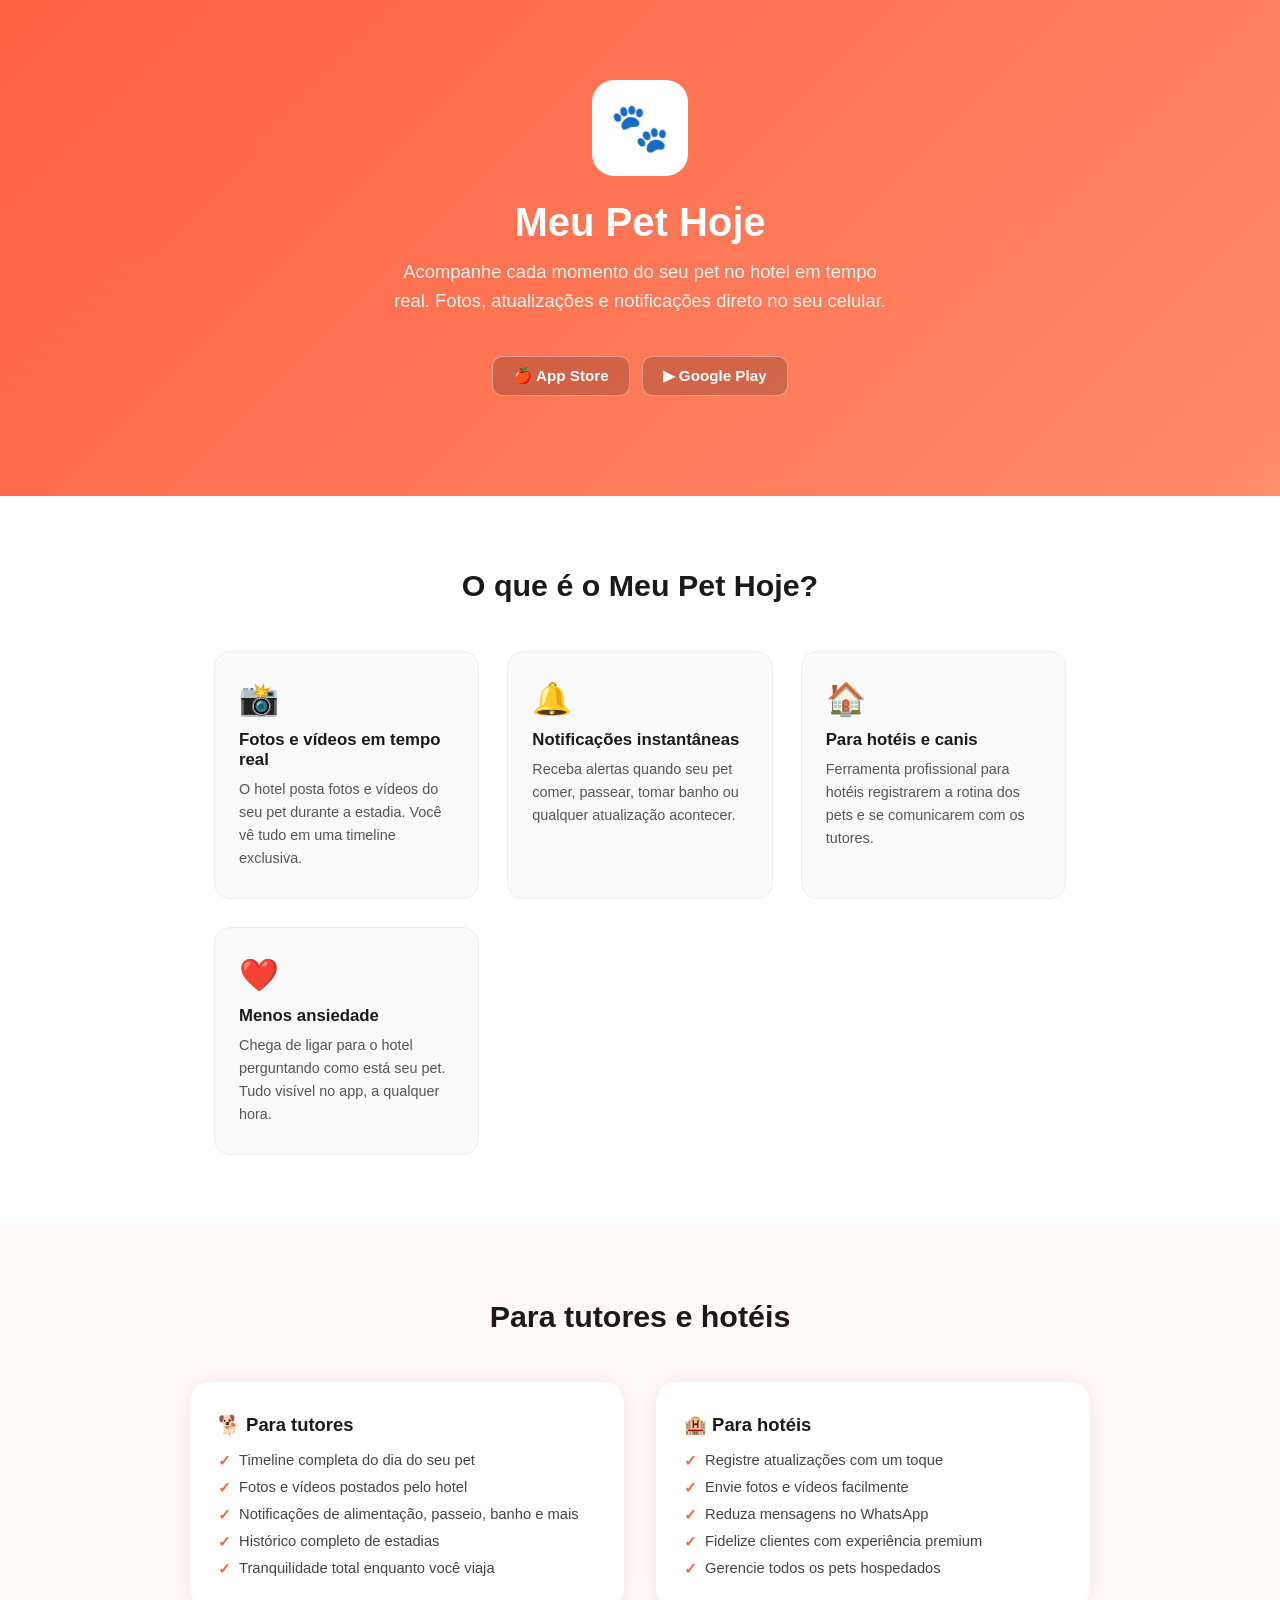
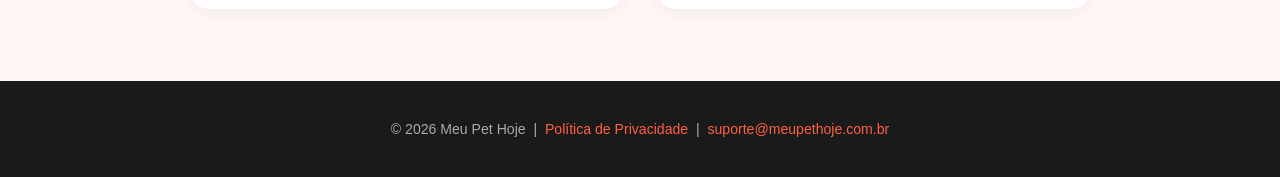
==== index.html @ b9520d40 "Initial site with landing page and privacy policy" ====
<!DOCTYPE html>
<html lang="pt-BR">
<head>
  <meta charset="UTF-8" />
  <meta name="viewport" content="width=device-width, initial-scale=1.0" />
  <title>Meu Pet Hoje — A timeline do seu pet no hotel</title>
  <meta name="description" content="Acompanhe cada momento do seu pet no hotel em tempo real. Fotos, atualizações e notificações direto no seu celular." />
  <style>
    * { margin: 0; padding: 0; box-sizing: border-box; }
    body { font-family: -apple-system, BlinkMacSystemFont, 'Segoe UI', sans-serif; background: #fff; color: #1a1a1a; }

    /* HERO */
    .hero {
      background: linear-gradient(135deg, #FF6040 0%, #FF8C6A 100%);
      color: white;
      padding: 80px 24px 100px;
      text-align: center;
    }
    .logo {
      width: 96px; height: 96px; border-radius: 22px;
      background: white;
      display: flex; align-items: center; justify-content: center;
      margin: 0 auto 24px;
      font-size: 48px;
    }
    .hero h1 { font-size: 2.5rem; font-weight: 800; margin-bottom: 12px; }
    .hero p  { font-size: 1.15rem; opacity: 0.92; max-width: 500px; margin: 0 auto 40px; line-height: 1.6; }
    .badges { display: flex; gap: 12px; justify-content: center; flex-wrap: wrap; }
    .badge {
      display: inline-flex; align-items: center; gap: 8px;
      background: rgba(0,0,0,0.18); border: 1.5px solid rgba(255,255,255,0.4);
      color: white; padding: 10px 20px; border-radius: 10px;
      font-size: 0.95rem; font-weight: 600; text-decoration: none;
      transition: background 0.2s;
    }
    .badge:hover { background: rgba(0,0,0,0.28); }

    /* FEATURES */
    .features { padding: 72px 24px; max-width: 900px; margin: 0 auto; }
    .features h2 { text-align: center; font-size: 1.9rem; font-weight: 800; margin-bottom: 48px; color: #1a1a1a; }
    .grid { display: grid; grid-template-columns: repeat(auto-fit, minmax(240px, 1fr)); gap: 28px; }
    .card {
      background: #f9f9f9; border-radius: 16px; padding: 28px 24px;
      border: 1px solid #eee;
    }
    .card .icon { font-size: 2rem; margin-bottom: 12px; }
    .card h3 { font-size: 1.05rem; font-weight: 700; margin-bottom: 8px; color: #1a1a1a; }
    .card p  { font-size: 0.9rem; color: #555; line-height: 1.6; }

    /* ROLES */
    .roles { background: #fff8f6; padding: 72px 24px; }
    .roles-inner { max-width: 900px; margin: 0 auto; }
    .roles h2 { text-align: center; font-size: 1.9rem; font-weight: 800; margin-bottom: 48px; }
    .roles-grid { display: grid; grid-template-columns: 1fr 1fr; gap: 32px; }
    @media (max-width: 600px) { .roles-grid { grid-template-columns: 1fr; } }
    .role-card {
      background: white; border-radius: 20px; padding: 32px 28px;
      box-shadow: 0 2px 20px rgba(0,0,0,0.07);
    }
    .role-card .role-title { font-size: 1.15rem; font-weight: 800; margin-bottom: 16px; display: flex; align-items: center; gap: 8px; }
    .role-card ul { list-style: none; display: flex; flex-direction: column; gap: 10px; }
    .role-card li { font-size: 0.92rem; color: #444; display: flex; gap: 8px; align-items: flex-start; }
    .role-card li::before { content: '✓'; color: #FF6040; font-weight: 700; flex-shrink: 0; }

    /* FOOTER */
    footer {
      background: #1a1a1a; color: #aaa; text-align: center;
      padding: 40px 24px; font-size: 0.88rem;
    }
    footer a { color: #FF6040; text-decoration: none; }
    footer a:hover { text-decoration: underline; }
  </style>
</head>
<body>

  <!-- HERO -->
  <section class="hero">
    <div class="logo">🐾</div>
    <h1>Meu Pet Hoje</h1>
    <p>Acompanhe cada momento do seu pet no hotel em tempo real. Fotos, atualizações e notificações direto no seu celular.</p>
    <div class="badges">
      <a href="https://apps.apple.com/br/app/meu-pet-hoje/id6774032771" class="badge">
        🍎 App Store
      </a>
      <a href="https://play.google.com/store/apps/details?id=com.meupethoje.app" class="badge">
        ▶ Google Play
      </a>
    </div>
  </section>

  <!-- FEATURES -->
  <section class="features">
    <h2>O que é o Meu Pet Hoje?</h2>
    <div class="grid">
      <div class="card">
        <div class="icon">📸</div>
        <h3>Fotos e vídeos em tempo real</h3>
        <p>O hotel posta fotos e vídeos do seu pet durante a estadia. Você vê tudo em uma timeline exclusiva.</p>
      </div>
      <div class="card">
        <div class="icon">🔔</div>
        <h3>Notificações instantâneas</h3>
        <p>Receba alertas quando seu pet comer, passear, tomar banho ou qualquer atualização acontecer.</p>
      </div>
      <div class="card">
        <div class="icon">🏠</div>
        <h3>Para hotéis e canis</h3>
        <p>Ferramenta profissional para hotéis registrarem a rotina dos pets e se comunicarem com os tutores.</p>
      </div>
      <div class="card">
        <div class="icon">❤️</div>
        <h3>Menos ansiedade</h3>
        <p>Chega de ligar para o hotel perguntando como está seu pet. Tudo visível no app, a qualquer hora.</p>
      </div>
    </div>
  </section>

  <!-- ROLES -->
  <section class="roles">
    <div class="roles-inner">
      <h2>Para tutores e hotéis</h2>
      <div class="roles-grid">
        <div class="role-card">
          <div class="role-title">🐕 Para tutores</div>
          <ul>
            <li>Timeline completa do dia do seu pet</li>
            <li>Fotos e vídeos postados pelo hotel</li>
            <li>Notificações de alimentação, passeio, banho e mais</li>
            <li>Histórico completo de estadias</li>
            <li>Tranquilidade total enquanto você viaja</li>
          </ul>
        </div>
        <div class="role-card">
          <div class="role-title">🏨 Para hotéis</div>
          <ul>
            <li>Registre atualizações com um toque</li>
            <li>Envie fotos e vídeos facilmente</li>
            <li>Reduza mensagens no WhatsApp</li>
            <li>Fidelize clientes com experiência premium</li>
            <li>Gerencie todos os pets hospedados</li>
          </ul>
        </div>
      </div>
    </div>
  </section>

  <!-- FOOTER -->
  <footer>
    <p>
      &copy; 2026 Meu Pet Hoje &nbsp;|&nbsp;
      <a href="/privacy-policy.html">Política de Privacidade</a> &nbsp;|&nbsp;
      <a href="mailto:suporte@meupethoje.com.br">suporte@meupethoje.com.br</a>
    </p>
  </footer>

</body>
</html>
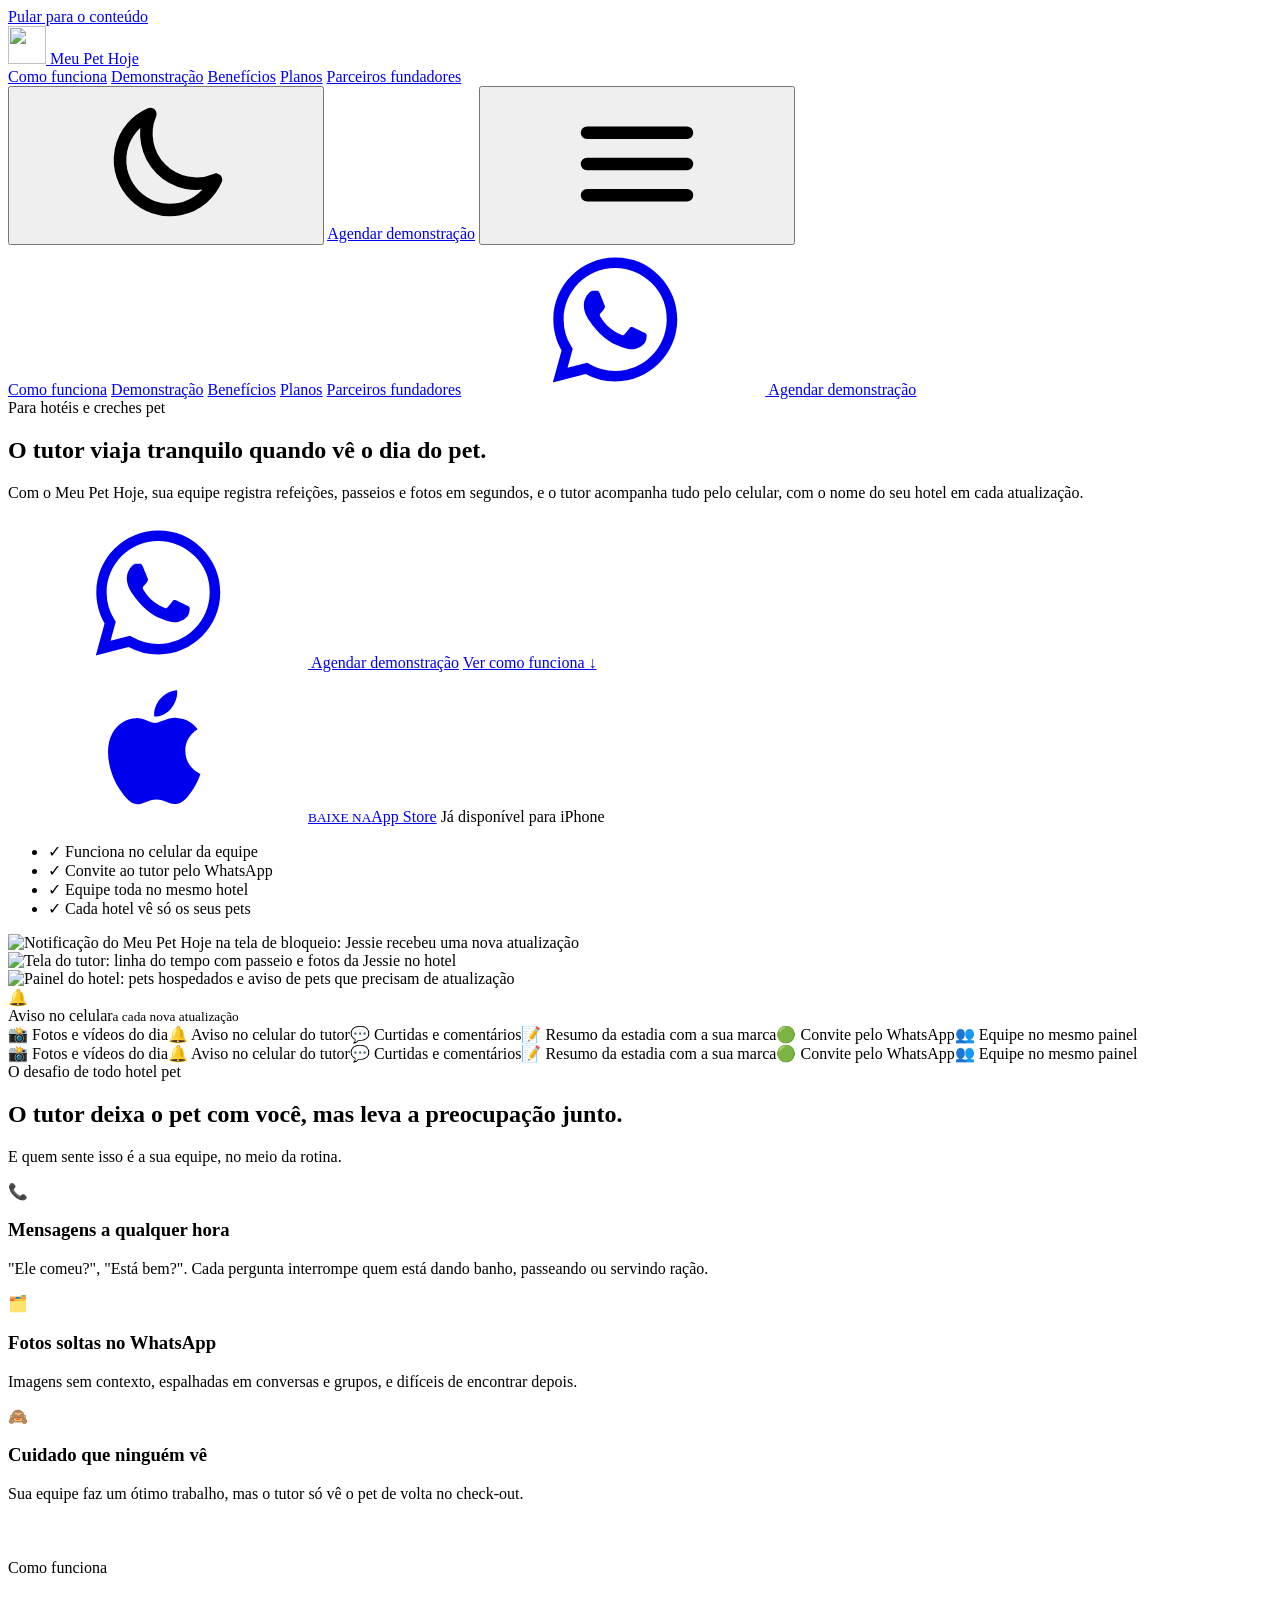
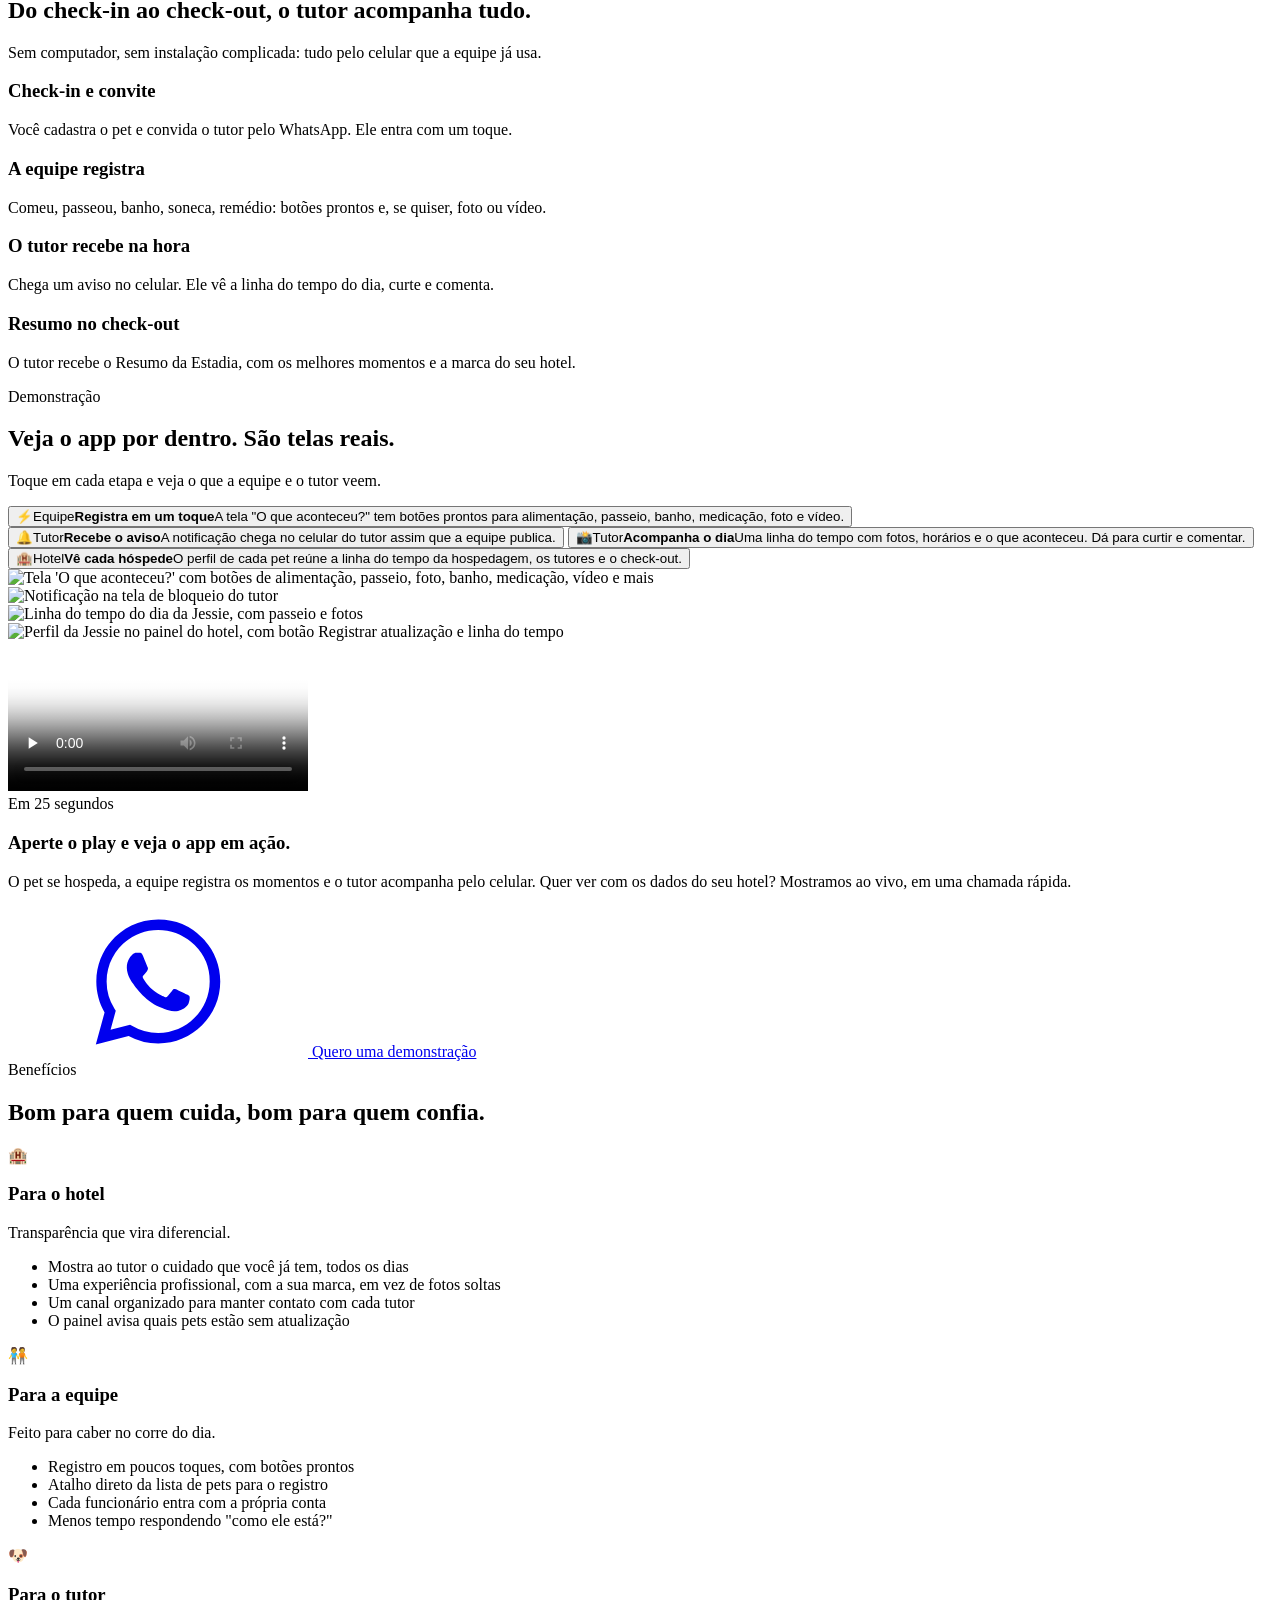
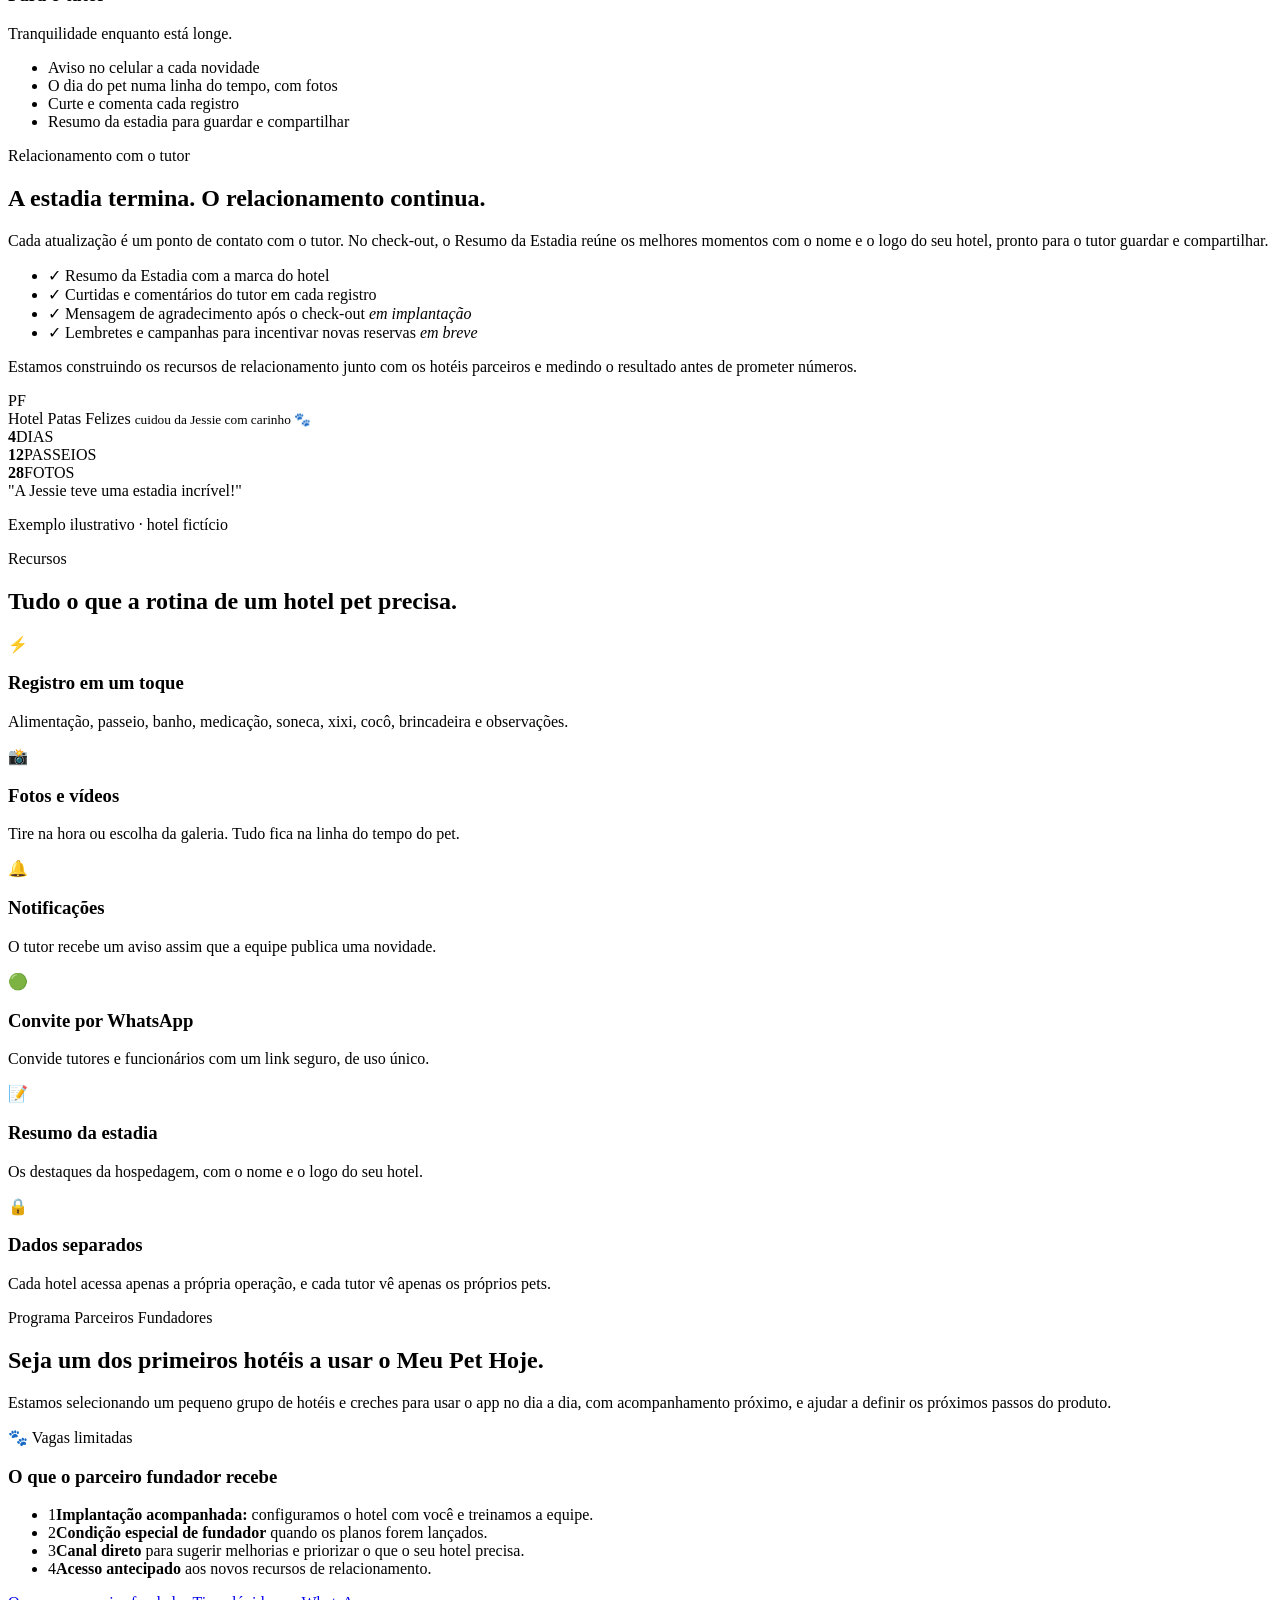
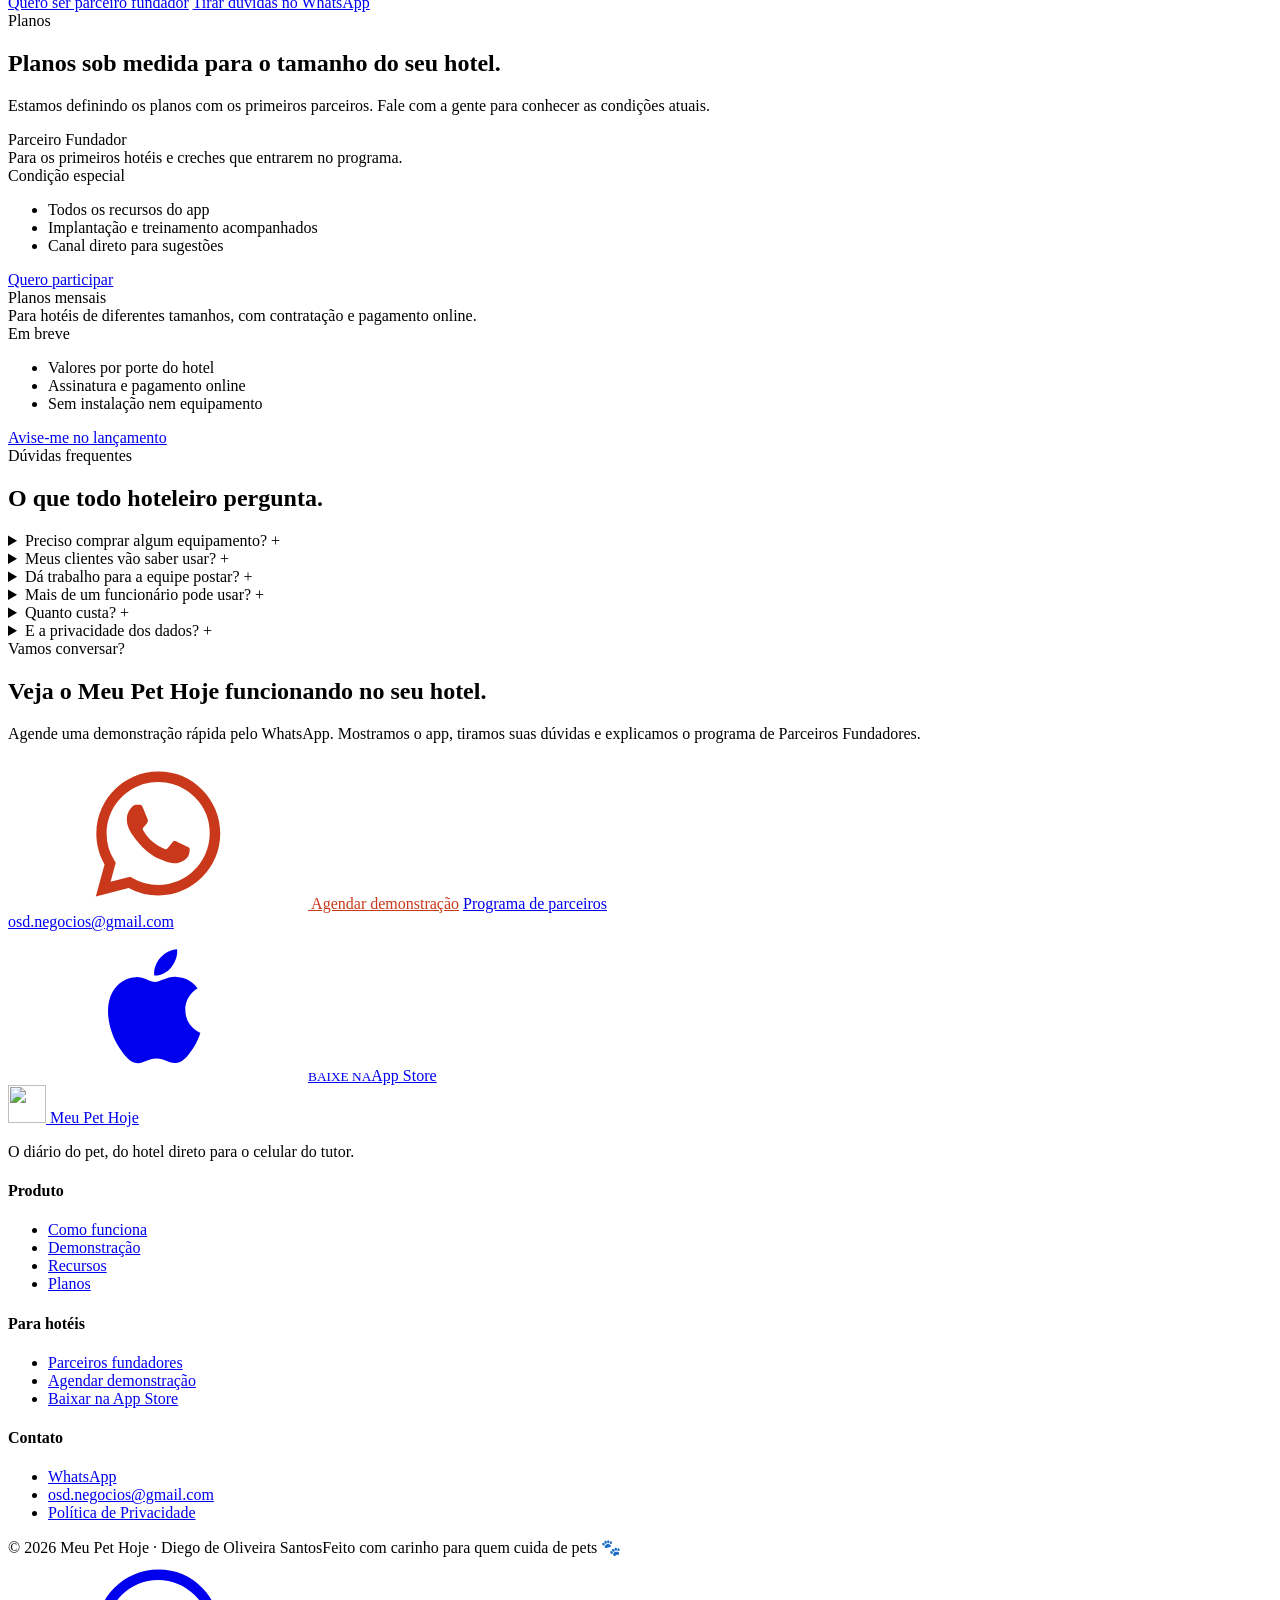
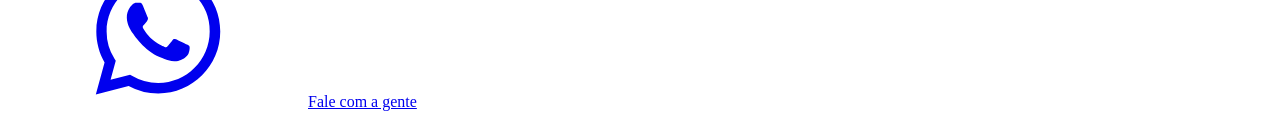
==== commit 7c2d2f33: "Novo site: páginas principais" ====
--- a/index.html
+++ b/index.html
@@ -1,157 +1,401 @@
-<!DOCTYPE html>
+<!doctype html>
 <html lang="pt-BR">
 <head>
-  <meta charset="UTF-8" />
-  <meta name="viewport" content="width=device-width, initial-scale=1.0" />
-  <title>Meu Pet Hoje — A timeline do seu pet no hotel</title>
-  <meta name="description" content="Acompanhe cada momento do seu pet no hotel em tempo real. Fotos, atualizações e notificações direto no seu celular." />
-  <style>
-    * { margin: 0; padding: 0; box-sizing: border-box; }
-    body { font-family: -apple-system, BlinkMacSystemFont, 'Segoe UI', sans-serif; background: #fff; color: #1a1a1a; }
-
-    /* HERO */
-    .hero {
-      background: linear-gradient(135deg, #FF6040 0%, #FF8C6A 100%);
-      color: white;
-      padding: 80px 24px 100px;
-      text-align: center;
-    }
-    .logo {
-      width: 96px; height: 96px; border-radius: 22px;
-      background: white;
-      display: flex; align-items: center; justify-content: center;
-      margin: 0 auto 24px;
-      font-size: 48px;
-    }
-    .hero h1 { font-size: 2.5rem; font-weight: 800; margin-bottom: 12px; }
-    .hero p  { font-size: 1.15rem; opacity: 0.92; max-width: 500px; margin: 0 auto 40px; line-height: 1.6; }
-    .badges { display: flex; gap: 12px; justify-content: center; flex-wrap: wrap; }
-    .badge {
-      display: inline-flex; align-items: center; gap: 8px;
-      background: rgba(0,0,0,0.18); border: 1.5px solid rgba(255,255,255,0.4);
-      color: white; padding: 10px 20px; border-radius: 10px;
-      font-size: 0.95rem; font-weight: 600; text-decoration: none;
-      transition: background 0.2s;
-    }
-    .badge:hover { background: rgba(0,0,0,0.28); }
-
-    /* FEATURES */
-    .features { padding: 72px 24px; max-width: 900px; margin: 0 auto; }
-    .features h2 { text-align: center; font-size: 1.9rem; font-weight: 800; margin-bottom: 48px; color: #1a1a1a; }
-    .grid { display: grid; grid-template-columns: repeat(auto-fit, minmax(240px, 1fr)); gap: 28px; }
-    .card {
-      background: #f9f9f9; border-radius: 16px; padding: 28px 24px;
-      border: 1px solid #eee;
-    }
-    .card .icon { font-size: 2rem; margin-bottom: 12px; }
-    .card h3 { font-size: 1.05rem; font-weight: 700; margin-bottom: 8px; color: #1a1a1a; }
-    .card p  { font-size: 0.9rem; color: #555; line-height: 1.6; }
-
-    /* ROLES */
-    .roles { background: #fff8f6; padding: 72px 24px; }
-    .roles-inner { max-width: 900px; margin: 0 auto; }
-    .roles h2 { text-align: center; font-size: 1.9rem; font-weight: 800; margin-bottom: 48px; }
-    .roles-grid { display: grid; grid-template-columns: 1fr 1fr; gap: 32px; }
-    @media (max-width: 600px) { .roles-grid { grid-template-columns: 1fr; } }
-    .role-card {
-      background: white; border-radius: 20px; padding: 32px 28px;
-      box-shadow: 0 2px 20px rgba(0,0,0,0.07);
-    }
-    .role-card .role-title { font-size: 1.15rem; font-weight: 800; margin-bottom: 16px; display: flex; align-items: center; gap: 8px; }
-    .role-card ul { list-style: none; display: flex; flex-direction: column; gap: 10px; }
-    .role-card li { font-size: 0.92rem; color: #444; display: flex; gap: 8px; align-items: flex-start; }
-    .role-card li::before { content: '✓'; color: #FF6040; font-weight: 700; flex-shrink: 0; }
-
-    /* FOOTER */
-    footer {
-      background: #1a1a1a; color: #aaa; text-align: center;
-      padding: 40px 24px; font-size: 0.88rem;
-    }
-    footer a { color: #FF6040; text-decoration: none; }
-    footer a:hover { text-decoration: underline; }
-  </style>
+<meta charset="utf-8" />
+<meta name="viewport" content="width=device-width, initial-scale=1" />
+<title>Meu Pet Hoje — o dia do pet, do hotel para o celular do tutor</title>
+<meta name="description" content="App para hotéis e creches pet: sua equipe registra refeições, passeios e fotos em segundos e o tutor acompanha o dia do pet pelo celular. Agende uma demonstração." />
+<link rel="canonical" href="https://meupethoje.com.br/" />
+<meta name="robots" content="index, follow" />
+<meta name="theme-color" content="#FF6040" />
+<meta property="og:type" content="website" />
+<meta property="og:locale" content="pt_BR" />
+<meta property="og:site_name" content="Meu Pet Hoje" />
+<meta property="og:title" content="Meu Pet Hoje — app para hotéis e creches pet" />
+<meta property="og:description" content="App para hotéis e creches pet: sua equipe registra refeições, passeios e fotos em segundos e o tutor acompanha o dia do pet pelo celular. Agende uma demonstração." />
+<meta property="og:url" content="https://meupethoje.com.br/" />
+<meta property="og:image" content="https://meupethoje.com.br/assets/img/og-image.jpg" />
+<meta property="og:image:width" content="1200" />
+<meta property="og:image:height" content="630" />
+<meta name="twitter:card" content="summary_large_image" />
+<link rel="icon" href="/favicon.ico" sizes="any" />
+<link rel="icon" type="image/png" sizes="32x32" href="/assets/img/favicon-32.png" />
+<link rel="apple-touch-icon" href="/assets/img/apple-touch-icon.png" />
+<link rel="manifest" href="/site.webmanifest" />
+<link rel="preload" href="/assets/fonts/bricolage-grotesque-latin-800-normal.woff2" as="font" type="font/woff2" crossorigin />
+<link rel="preload" href="/assets/fonts/nunito-latin-400-normal.woff2" as="font" type="font/woff2" crossorigin />
+<link rel="stylesheet" href="/assets/css/site.css?v=2" />
+<link rel="stylesheet" href="/assets/css/home.css?v=3" />
 </head>
 <body>
+<svg width="0" height="0" style="position:absolute" aria-hidden="true">
+  <symbol id="i-wa" viewBox="0 0 24 24"><path fill="currentColor" d="M12.04 2C6.58 2 2.13 6.45 2.13 11.91c0 1.75.46 3.45 1.32 4.95L2.05 22l5.25-1.38a9.9 9.9 0 0 0 4.74 1.21h.01c5.46 0 9.91-4.45 9.91-9.91 0-2.65-1.03-5.14-2.9-7.01A9.82 9.82 0 0 0 12.04 2Zm0 18.15h-.01a8.23 8.23 0 0 1-4.2-1.15l-.3-.18-3.12.82.83-3.04-.2-.31a8.2 8.2 0 0 1-1.26-4.38c0-4.54 3.7-8.24 8.25-8.24 2.2 0 4.27.86 5.83 2.42a8.18 8.18 0 0 1 2.41 5.83c0 4.54-3.7 8.23-8.23 8.23Zm4.52-6.16c-.25-.12-1.47-.72-1.69-.81-.23-.08-.39-.12-.56.13-.16.25-.64.81-.78.97-.14.17-.29.19-.54.06-.25-.12-1.05-.39-1.99-1.23-.74-.66-1.23-1.47-1.38-1.72-.14-.25-.02-.38.11-.51.11-.11.25-.29.37-.43.13-.15.17-.25.25-.42.08-.17.04-.31-.02-.43-.06-.13-.56-1.34-.76-1.84-.2-.48-.41-.42-.56-.43h-.48c-.17 0-.43.06-.66.31-.22.25-.86.85-.86 2.07 0 1.22.89 2.4 1.01 2.56.12.17 1.75 2.67 4.23 3.74.59.26 1.05.41 1.41.52.59.19 1.13.16 1.56.1.48-.07 1.47-.6 1.67-1.18.21-.58.21-1.07.14-1.18-.06-.1-.22-.16-.47-.29Z"/></symbol>
+  <symbol id="i-apple" viewBox="0 0 24 24"><path fill="currentColor" d="M16.37 12.6c-.02-2.3 1.88-3.4 1.96-3.46-1.07-1.56-2.73-1.77-3.32-1.8-1.41-.14-2.76.83-3.48.83-.72 0-1.83-.81-3-.79-1.55.02-2.97.9-3.77 2.28-1.6 2.79-.41 6.92 1.16 9.18.76 1.11 1.67 2.35 2.87 2.31 1.15-.05 1.58-.75 2.97-.75 1.39 0 1.78.75 3 .72 1.24-.02 2.02-1.13 2.78-2.24.87-1.28 1.23-2.52 1.25-2.59-.03-.01-2.4-.92-2.42-3.69ZM14.1 5.82c.64-.77 1.07-1.85.95-2.92-.92.04-2.03.61-2.69 1.38-.59.68-1.1 1.77-.96 2.82 1.02.08 2.06-.52 2.7-1.28Z"/></symbol>
+  <symbol id="i-menu" viewBox="0 0 24 24"><path fill="none" stroke="currentColor" stroke-width="2" stroke-linecap="round" d="M4 7h16M4 12h16M4 17h16"/></symbol>
+  <symbol id="i-moon" viewBox="0 0 24 24"><path fill="none" stroke="currentColor" stroke-width="2" stroke-linejoin="round" d="M20 14.5A8 8 0 0 1 9.5 4a8 8 0 1 0 10.5 10.5Z"/></symbol>
+  <symbol id="i-mail" viewBox="0 0 24 24"><path fill="none" stroke="currentColor" stroke-width="2" stroke-linejoin="round" d="M3 6h18v12H3zM3 7l9 6 9-6"/></symbol>
+</svg>
+<a class="skip" href="#conteudo">Pular para o conteúdo</a>
+<header class="nav" id="nav">
+  <div class="wrap nav-inner">
+    <a class="brand" href="/" aria-label="Meu Pet Hoje — página inicial"><img src="/assets/img/logo-96.png" width="38" height="38" alt="" /> Meu Pet Hoje</a>
+    <nav class="nav-links" aria-label="Principal">
+      <a href="/#como">Como funciona</a>
+      <a href="/#demonstracao">Demonstração</a>
+      <a href="/#beneficios">Benefícios</a>
+      <a href="/#planos">Planos</a>
+      <a href="/parceiros.html">Parceiros fundadores</a>
+    </nav>
+    <div class="nav-right">
+      <button class="icon-btn" id="themeBtn" type="button" aria-label="Alternar tema"><svg><use href="#i-moon"/></svg></button>
+      <a class="btn btn-primary btn-sm" data-wa="demo" href="https://wa.me/13129897348">Agendar demonstração</a>
+      <button class="icon-btn menu-btn" id="menuBtn" type="button" aria-label="Abrir menu" aria-expanded="false" aria-controls="drawer"><svg><use href="#i-menu"/></svg></button>
+    </div>
+  </div>
+</header>
+<nav class="drawer" id="drawer" aria-label="Menu">
+  <a class="dl" href="/#como">Como funciona</a>
+  <a class="dl" href="/#demonstracao">Demonstração</a>
+  <a class="dl" href="/#beneficios">Benefícios</a>
+  <a class="dl" href="/#planos">Planos</a>
+  <a class="dl" href="/parceiros.html">Parceiros fundadores</a>
+  <a class="btn btn-wa" data-wa="demo" href="https://wa.me/13129897348"><svg><use href="#i-wa"/></svg> Agendar demonstração</a>
+</nav>
+<main id="conteudo">
 
   <!-- HERO -->
   <section class="hero">
-    <div class="logo">🐾</div>
-    <h1>Meu Pet Hoje</h1>
-    <p>Acompanhe cada momento do seu pet no hotel em tempo real. Fotos, atualizações e notificações direto no seu celular.</p>
-    <div class="badges">
-      <a href="https://apps.apple.com/br/app/meu-pet-hoje/id6774032771" class="badge">
-        🍎 App Store
-      </a>
-      <a href="https://play.google.com/store/apps/details?id=com.meupethoje.app" class="badge">
-        ▶ Google Play
-      </a>
-    </div>
-  </section>
-
-  <!-- FEATURES -->
-  <section class="features">
-    <h2>O que é o Meu Pet Hoje?</h2>
-    <div class="grid">
-      <div class="card">
-        <div class="icon">📸</div>
-        <h3>Fotos e vídeos em tempo real</h3>
-        <p>O hotel posta fotos e vídeos do seu pet durante a estadia. Você vê tudo em uma timeline exclusiva.</p>
-      </div>
-      <div class="card">
-        <div class="icon">🔔</div>
-        <h3>Notificações instantâneas</h3>
-        <p>Receba alertas quando seu pet comer, passear, tomar banho ou qualquer atualização acontecer.</p>
-      </div>
-      <div class="card">
-        <div class="icon">🏠</div>
-        <h3>Para hotéis e canis</h3>
-        <p>Ferramenta profissional para hotéis registrarem a rotina dos pets e se comunicarem com os tutores.</p>
-      </div>
-      <div class="card">
-        <div class="icon">❤️</div>
-        <h3>Menos ansiedade</h3>
-        <p>Chega de ligar para o hotel perguntando como está seu pet. Tudo visível no app, a qualquer hora.</p>
-      </div>
-    </div>
-  </section>
-
-  <!-- ROLES -->
-  <section class="roles">
-    <div class="roles-inner">
-      <h2>Para tutores e hotéis</h2>
-      <div class="roles-grid">
-        <div class="role-card">
-          <div class="role-title">🐕 Para tutores</div>
+    <div class="wrap hero-grid">
+      <div>
+        <span class="eyebrow">Para hotéis e creches pet</span>
+        <h1>O tutor viaja tranquilo quando <span class="hl">vê o dia</span> do pet.</h1>
+        <p class="sub">Com o Meu Pet Hoje, sua equipe registra refeições, passeios e fotos em segundos, e o tutor acompanha tudo pelo celular, com o nome do seu hotel em cada atualização.</p>
+        <div class="hero-cta">
+          <a class="btn btn-wa" data-wa="demo" href="https://wa.me/13129897348"><svg><use href="#i-wa"/></svg> Agendar demonstração</a>
+          <a class="btn btn-ghost" href="#como">Ver como funciona ↓</a>
+        </div>
+        <div class="hero-store">
+          <a class="store-pill" data-appstore href="https://apps.apple.com/br/app/meu-pet-hoje/id6774032771"><svg><use href="#i-apple"/></svg><span><small>BAIXE NA</small>App Store</span></a>
+          <span>Já disponível para iPhone</span>
+        </div>
+        <ul class="ticks">
+          <li><span class="tk">✓</span> Funciona no celular da equipe</li>
+          <li><span class="tk">✓</span> Convite ao tutor pelo WhatsApp</li>
+          <li><span class="tk">✓</span> Equipe toda no mesmo hotel</li>
+          <li><span class="tk">✓</span> Cada hotel vê só os seus pets</li>
+        </ul>
+      </div>
+
+      <div class="stage" aria-label="Telas reais do aplicativo">
+        <figure class="lock" style="margin:0"><img src="/assets/img/notificacao.jpg" width="820" height="1230" alt="Notificação do Meu Pet Hoje na tela de bloqueio: Jessie recebeu uma nova atualização" fetchpriority="high" /></figure>
+        <div class="device front"><img src="/assets/img/tela-feed.jpg" width="640" height="1391" alt="Tela do tutor: linha do tempo com passeio e fotos da Jessie no hotel" fetchpriority="high" /></div>
+        <figure class="card-alert" style="margin:0"><img src="/assets/img/painel-alerta.jpg" width="640" height="370" alt="Painel do hotel: pets hospedados e aviso de pets que precisam de atualização" loading="lazy" /></figure>
+        <div class="tag"><span class="dot">🔔</span><div>Aviso no celular<small>a cada nova atualização</small></div></div>
+      </div>
+    </div>
+
+    <div class="band" aria-hidden="true">
+      <div class="band-track">
+        <div class="band-in"><span>📸 Fotos e vídeos do dia</span><span>🔔 Aviso no celular do tutor</span><span>💬 Curtidas e comentários</span><span>📝 Resumo da estadia com a sua marca</span><span>🟢 Convite pelo WhatsApp</span><span>👥 Equipe no mesmo painel</span></div>
+        <div class="band-in"><span>📸 Fotos e vídeos do dia</span><span>🔔 Aviso no celular do tutor</span><span>💬 Curtidas e comentários</span><span>📝 Resumo da estadia com a sua marca</span><span>🟢 Convite pelo WhatsApp</span><span>👥 Equipe no mesmo painel</span></div>
+      </div>
+    </div>
+  </section>
+
+  <!-- PROBLEMA -->
+  <section class="blk" style="padding-bottom:40px">
+    <div class="wrap">
+      <div class="sec-head center reveal">
+        <span class="eyebrow">O desafio de todo hotel pet</span>
+        <h2>O tutor deixa o pet com você, mas leva a preocupação junto.</h2>
+        <p>E quem sente isso é a sua equipe, no meio da rotina.</p>
+      </div>
+      <div class="pains">
+        <div class="pain reveal"><div class="e">📞</div><h3>Mensagens a qualquer hora</h3><p>"Ele comeu?", "Está bem?". Cada pergunta interrompe quem está dando banho, passeando ou servindo ração.</p></div>
+        <div class="pain reveal"><div class="e">🗂️</div><h3>Fotos soltas no WhatsApp</h3><p>Imagens sem contexto, espalhadas em conversas e grupos, e difíceis de encontrar depois.</p></div>
+        <div class="pain reveal"><div class="e">🙈</div><h3>Cuidado que ninguém vê</h3><p>Sua equipe faz um ótimo trabalho, mas o tutor só vê o pet de volta no check-out.</p></div>
+      </div>
+    </div>
+  </section>
+
+  <!-- COMO FUNCIONA -->
+  <section class="blk" id="como">
+    <div class="wrap">
+      <div class="sec-head center reveal">
+        <span class="eyebrow">Como funciona</span>
+        <h2>Do check-in ao check-out, o tutor acompanha tudo.</h2>
+        <p>Sem computador, sem instalação complicada: tudo pelo celular que a equipe já usa.</p>
+      </div>
+      <div class="steps">
+        <div class="step reveal"><div class="num"></div><h3>Check-in e convite</h3><p>Você cadastra o pet e convida o tutor pelo WhatsApp. Ele entra com um toque.</p></div>
+        <div class="step reveal"><div class="num"></div><h3>A equipe registra</h3><p>Comeu, passeou, banho, soneca, remédio: botões prontos e, se quiser, foto ou vídeo.</p></div>
+        <div class="step reveal"><div class="num"></div><h3>O tutor recebe na hora</h3><p>Chega um aviso no celular. Ele vê a linha do tempo do dia, curte e comenta.</p></div>
+        <div class="step reveal"><div class="num"></div><h3>Resumo no check-out</h3><p>O tutor recebe o Resumo da Estadia, com os melhores momentos e a marca do seu hotel.</p></div>
+      </div>
+    </div>
+  </section>
+
+  <!-- DEMONSTRAÇÃO -->
+  <section class="blk alt" id="demonstracao">
+    <div class="wrap">
+      <div class="sec-head center reveal">
+        <span class="eyebrow">Demonstração</span>
+        <h2>Veja o app por dentro. São telas reais.</h2>
+        <p>Toque em cada etapa e veja o que a equipe e o tutor veem.</p>
+      </div>
+      <div class="demo" id="demo">
+        <div class="demo-tabs" role="tablist" aria-label="Etapas da demonstração" aria-orientation="vertical">
+          <button class="demo-tab" role="tab" id="t1" aria-controls="p1" aria-selected="true"><span class="n">⚡</span><span><span class="who">Equipe</span><b>Registra em um toque</b><span class="d">A tela "O que aconteceu?" tem botões prontos para alimentação, passeio, banho, medicação, foto e vídeo.</span></span></button>
+          <button class="demo-tab" role="tab" id="t2" aria-controls="p2" aria-selected="false"><span class="n">🔔</span><span><span class="who">Tutor</span><b>Recebe o aviso</b><span class="d">A notificação chega no celular do tutor assim que a equipe publica.</span></span></button>
+          <button class="demo-tab" role="tab" id="t3" aria-controls="p3" aria-selected="false"><span class="n">📸</span><span><span class="who">Tutor</span><b>Acompanha o dia</b><span class="d">Uma linha do tempo com fotos, horários e o que aconteceu. Dá para curtir e comentar.</span></span></button>
+          <button class="demo-tab" role="tab" id="t4" aria-controls="p4" aria-selected="false"><span class="n">🏨</span><span><span class="who">Hotel</span><b>Vê cada hóspede</b><span class="d">O perfil de cada pet reúne a linha do tempo da hospedagem, os tutores e o check-out.</span></span></button>
+        </div>
+        <div class="demo-view">
+          <div class="demo-shot device" role="tabpanel" id="p1" aria-labelledby="t1"><img src="/assets/img/tela-quick.jpg" width="640" height="1391" alt="Tela 'O que aconteceu?' com botões de alimentação, passeio, foto, banho, medicação, vídeo e mais" /></div>
+          <div class="demo-shot raw" role="tabpanel" id="p2" aria-labelledby="t2"><img src="/assets/img/notificacao.jpg" width="820" height="1230" loading="lazy" alt="Notificação na tela de bloqueio do tutor" /></div>
+          <div class="demo-shot device" role="tabpanel" id="p3" aria-labelledby="t3"><img src="/assets/img/tela-feed.jpg" width="640" height="1391" loading="lazy" alt="Linha do tempo do dia da Jessie, com passeio e fotos" /></div>
+          <div class="demo-shot device" role="tabpanel" id="p4" aria-labelledby="t4"><img src="/assets/img/tela-pet.jpg" width="640" height="1391" loading="lazy" alt="Perfil da Jessie no painel do hotel, com botão Registrar atualização e linha do tempo" /></div>
+        </div>
+      </div>
+
+      <div class="video-wrap reveal">
+        <div class="video-shell">
+          <video controls playsinline preload="none" poster="/assets/img/tela-feed.jpg" aria-label="Vídeo de 25 segundos mostrando o Meu Pet Hoje em uso">
+            <source src="/assets/video/anuncio.mp4" type="video/mp4" />
+          </video>
+        </div>
+        <div class="video-side">
+          <span class="eyebrow">Em 25 segundos</span>
+          <h3>Aperte o play e veja o app em ação.</h3>
+          <p>O pet se hospeda, a equipe registra os momentos e o tutor acompanha pelo celular. Quer ver com os dados do seu hotel? Mostramos ao vivo, em uma chamada rápida.</p>
+          <div class="hero-cta"><a class="btn btn-wa" data-wa="demo" href="https://wa.me/13129897348"><svg><use href="#i-wa"/></svg> Quero uma demonstração</a></div>
+        </div>
+      </div>
+    </div>
+  </section>
+
+  <!-- BENEFÍCIOS -->
+  <section class="blk" id="beneficios">
+    <div class="wrap">
+      <div class="sec-head center reveal">
+        <span class="eyebrow">Benefícios</span>
+        <h2>Bom para quem cuida, bom para quem confia.</h2>
+      </div>
+      <div class="aud">
+        <div class="aud-card main reveal">
+          <div class="ic">🏨</div>
+          <h3>Para o hotel</h3>
+          <p class="lead">Transparência que vira diferencial.</p>
           <ul>
-            <li>Timeline completa do dia do seu pet</li>
-            <li>Fotos e vídeos postados pelo hotel</li>
-            <li>Notificações de alimentação, passeio, banho e mais</li>
-            <li>Histórico completo de estadias</li>
-            <li>Tranquilidade total enquanto você viaja</li>
+            <li>Mostra ao tutor o cuidado que você já tem, todos os dias</li>
+            <li>Uma experiência profissional, com a sua marca, em vez de fotos soltas</li>
+            <li>Um canal organizado para manter contato com cada tutor</li>
+            <li>O painel avisa quais pets estão sem atualização</li>
           </ul>
         </div>
-        <div class="role-card">
-          <div class="role-title">🏨 Para hotéis</div>
+        <div class="aud-card reveal">
+          <div class="ic">🧑‍🤝‍🧑</div>
+          <h3>Para a equipe</h3>
+          <p class="lead">Feito para caber no corre do dia.</p>
           <ul>
-            <li>Registre atualizações com um toque</li>
-            <li>Envie fotos e vídeos facilmente</li>
-            <li>Reduza mensagens no WhatsApp</li>
-            <li>Fidelize clientes com experiência premium</li>
-            <li>Gerencie todos os pets hospedados</li>
+            <li>Registro em poucos toques, com botões prontos</li>
+            <li>Atalho direto da lista de pets para o registro</li>
+            <li>Cada funcionário entra com a própria conta</li>
+            <li>Menos tempo respondendo "como ele está?"</li>
           </ul>
         </div>
-      </div>
-    </div>
-  </section>
-
-  <!-- FOOTER -->
-  <footer>
-    <p>
-      &copy; 2026 Meu Pet Hoje &nbsp;|&nbsp;
-      <a href="/privacy-policy.html">Política de Privacidade</a> &nbsp;|&nbsp;
-      <a href="mailto:suporte@meupethoje.com.br">suporte@meupethoje.com.br</a>
-    </p>
-  </footer>
-
+        <div class="aud-card reveal">
+          <div class="ic">🐶</div>
+          <h3>Para o tutor</h3>
+          <p class="lead">Tranquilidade enquanto está longe.</p>
+          <ul>
+            <li>Aviso no celular a cada novidade</li>
+            <li>O dia do pet numa linha do tempo, com fotos</li>
+            <li>Curte e comenta cada registro</li>
+            <li>Resumo da estadia para guardar e compartilhar</li>
+          </ul>
+        </div>
+      </div>
+    </div>
+  </section>
+
+  <!-- RELACIONAMENTO -->
+  <section class="blk" style="padding-top:0">
+    <div class="wrap">
+      <div class="spot reveal">
+        <div class="spot-grid">
+          <div>
+            <span class="eyebrow">Relacionamento com o tutor</span>
+            <h2>A estadia termina. O relacionamento continua.</h2>
+            <p>Cada atualização é um ponto de contato com o tutor. No check-out, o Resumo da Estadia reúne os melhores momentos com o nome e o logo do seu hotel, pronto para o tutor guardar e compartilhar.</p>
+            <ul>
+              <li><span class="ck">✓</span> Resumo da Estadia com a marca do hotel</li>
+              <li><span class="ck">✓</span> Curtidas e comentários do tutor em cada registro</li>
+              <li><span class="ck">✓</span> <span>Mensagem de agradecimento após o check-out <em>em implantação</em></span></li>
+              <li><span class="ck">✓</span> <span>Lembretes e campanhas para incentivar novas reservas <em>em breve</em></span></li>
+            </ul>
+            <p class="note">Estamos construindo os recursos de relacionamento junto com os hotéis parceiros e medindo o resultado antes de prometer números.</p>
+          </div>
+          <div>
+            <div class="sharecard" role="img" aria-label="Exemplo ilustrativo de Resumo da Estadia com a marca de um hotel">
+              <div class="sc-top"><div class="sc-logo">PF</div><div class="sc-hotel">Hotel Patas Felizes <small>cuidou da Jessie com carinho 🐾</small></div></div>
+              <div class="sc-photo"></div>
+              <div class="sc-stats"><div class="sc-stat"><b>4</b><span>DIAS</span></div><div class="sc-stat"><b>12</b><span>PASSEIOS</span></div><div class="sc-stat"><b>28</b><span>FOTOS</span></div></div>
+              <div class="sc-cap">"A Jessie teve uma estadia incrível!"</div>
+            </div>
+            <p class="sc-label">Exemplo ilustrativo · hotel fictício</p>
+          </div>
+        </div>
+      </div>
+    </div>
+  </section>
+
+  <!-- RECURSOS -->
+  <section class="blk" id="recursos" style="padding-top:0">
+    <div class="wrap">
+      <div class="sec-head reveal">
+        <span class="eyebrow">Recursos</span>
+        <h2>Tudo o que a rotina de um hotel pet precisa.</h2>
+      </div>
+      <div class="feat-grid">
+        <div class="feat reveal"><div class="ic">⚡</div><h3>Registro em um toque</h3><p>Alimentação, passeio, banho, medicação, soneca, xixi, cocô, brincadeira e observações.</p></div>
+        <div class="feat reveal"><div class="ic">📸</div><h3>Fotos e vídeos</h3><p>Tire na hora ou escolha da galeria. Tudo fica na linha do tempo do pet.</p></div>
+        <div class="feat reveal"><div class="ic">🔔</div><h3>Notificações</h3><p>O tutor recebe um aviso assim que a equipe publica uma novidade.</p></div>
+        <div class="feat reveal"><div class="ic">🟢</div><h3>Convite por WhatsApp</h3><p>Convide tutores e funcionários com um link seguro, de uso único.</p></div>
+        <div class="feat reveal"><div class="ic">📝</div><h3>Resumo da estadia</h3><p>Os destaques da hospedagem, com o nome e o logo do seu hotel.</p></div>
+        <div class="feat reveal"><div class="ic">🔒</div><h3>Dados separados</h3><p>Cada hotel acessa apenas a própria operação, e cada tutor vê apenas os próprios pets.</p></div>
+      </div>
+    </div>
+  </section>
+
+  <!-- PARCEIROS FUNDADORES -->
+  <section class="blk" id="fundadores" style="padding-top:0">
+    <div class="wrap">
+      <div class="founders reveal">
+        <div class="l">
+          <span class="eyebrow">Programa Parceiros Fundadores</span>
+          <h2>Seja um dos primeiros hotéis a usar o Meu Pet Hoje.</h2>
+          <p>Estamos selecionando um pequeno grupo de hotéis e creches para usar o app no dia a dia, com acompanhamento próximo, e ajudar a definir os próximos passos do produto.</p>
+          <span class="slots">🐾 Vagas limitadas</span>
+        </div>
+        <div class="r">
+          <h3>O que o parceiro fundador recebe</h3>
+          <ul>
+            <li><span class="b">1</span><span><strong>Implantação acompanhada:</strong> configuramos o hotel com você e treinamos a equipe.</span></li>
+            <li><span class="b">2</span><span><strong>Condição especial de fundador</strong> quando os planos forem lançados.</span></li>
+            <li><span class="b">3</span><span><strong>Canal direto</strong> para sugerir melhorias e priorizar o que o seu hotel precisa.</span></li>
+            <li><span class="b">4</span><span><strong>Acesso antecipado</strong> aos novos recursos de relacionamento.</span></li>
+          </ul>
+          <div class="cta">
+            <a class="btn btn-primary btn-block" href="/parceiros.html">Quero ser parceiro fundador</a>
+            <a class="btn btn-ghost btn-block" data-wa="fundador" href="https://wa.me/13129897348">Tirar dúvidas no WhatsApp</a>
+          </div>
+        </div>
+      </div>
+    </div>
+  </section>
+
+  <!-- PLANOS -->
+  <section class="blk alt" id="planos">
+    <div class="wrap">
+      <div class="sec-head center reveal">
+        <span class="eyebrow">Planos</span>
+        <h2>Planos sob medida para o tamanho do seu hotel.</h2>
+        <p>Estamos definindo os planos com os primeiros parceiros. Fale com a gente para conhecer as condições atuais.</p>
+      </div>
+      <div class="plans">
+        <div class="plan hl reveal">
+          <div class="pt">Parceiro Fundador</div>
+          <div class="pd">Para os primeiros hotéis e creches que entrarem no programa.</div>
+          <div class="pp">Condição especial</div>
+          <ul><li>Todos os recursos do app</li><li>Implantação e treinamento acompanhados</li><li>Canal direto para sugestões</li></ul>
+          <a class="btn btn-primary btn-block" href="/parceiros.html">Quero participar</a>
+        </div>
+        <div class="plan reveal">
+          <div class="pt">Planos mensais</div>
+          <div class="pd">Para hotéis de diferentes tamanhos, com contratação e pagamento online.</div>
+          <div class="pp">Em breve</div>
+          <ul><li>Valores por porte do hotel</li><li>Assinatura e pagamento online</li><li>Sem instalação nem equipamento</li></ul>
+          <a class="btn btn-ghost btn-block" data-wa="Olá! Quero ser avisado quando os planos do Meu Pet Hoje forem lançados." href="https://wa.me/13129897348">Avise-me no lançamento</a>
+        </div>
+      </div>
+    </div>
+  </section>
+
+  <!-- FAQ -->
+  <section class="blk" id="faq">
+    <div class="wrap">
+      <div class="sec-head center reveal">
+        <span class="eyebrow">Dúvidas frequentes</span>
+        <h2>O que todo hoteleiro pergunta.</h2>
+      </div>
+      <div class="faq">
+        <details class="qa reveal"><summary>Preciso comprar algum equipamento? <span class="pm">+</span></summary><div class="ans">Não. O app funciona no celular que a sua equipe já usa. Não precisa de computador, câmera nem instalação no hotel.</div></details>
+        <details class="qa reveal"><summary>Meus clientes vão saber usar? <span class="pm">+</span></summary><div class="ans">Sim. O tutor recebe um convite pelo WhatsApp e entra com um toque. A tela dele mostra o dia do pet, com fotos, e permite curtir e comentar.</div></details>
+        <details class="qa reveal"><summary>Dá trabalho para a equipe postar? <span class="pm">+</span></summary><div class="ans">Não. Os botões já vêm prontos (comeu, passeou, banho) e a foto é opcional. Também há um atalho direto da lista de pets para o registro.</div></details>
+        <details class="qa reveal"><summary>Mais de um funcionário pode usar? <span class="pm">+</span></summary><div class="ans">Sim. Você convida a equipe pelo app e cada funcionário entra com a própria conta. Assim cada registro mostra quem cuidou do pet.</div></details>
+        <details class="qa reveal"><summary>Quanto custa? <span class="pm">+</span></summary><div class="ans">Os planos estão sendo definidos com os primeiros hotéis parceiros. Quem entra no programa de Parceiros Fundadores garante uma condição especial. Fale com a gente pelo WhatsApp para conhecer as condições atuais.</div></details>
+        <details class="qa reveal"><summary>E a privacidade dos dados? <span class="pm">+</span></summary><div class="ans">Cada hotel acessa apenas os próprios pets e tutores, e cada tutor vê só os próprios pets. Nunca vendemos dados, e a conta pode ser excluída a qualquer momento no app. Leia a <a href="/privacidade.html" style="color:var(--accent-deep);text-decoration:underline">Política de Privacidade</a>.</div></details>
+      </div>
+    </div>
+  </section>
+
+  <!-- CONTATO -->
+  <section class="blk" id="contato" style="padding-top:0">
+    <div class="wrap">
+      <div class="final-card reveal">
+        <span class="eyebrow">Vamos conversar?</span>
+        <h2>Veja o Meu Pet Hoje funcionando no seu hotel.</h2>
+        <p>Agende uma demonstração rápida pelo WhatsApp. Mostramos o app, tiramos suas dúvidas e explicamos o programa de Parceiros Fundadores.</p>
+        <div class="hero-cta">
+          <a class="btn btn-primary" style="background:#fff;color:#C9381B" data-wa="demo" href="https://wa.me/13129897348"><svg><use href="#i-wa"/></svg> Agendar demonstração</a>
+          <a class="btn btn-ghost" href="/parceiros.html">Programa de parceiros</a>
+        </div>
+        <div class="contacts">
+          <a data-email="Quero conhecer o Meu Pet Hoje" href="mailto:osd.negocios@gmail.com">osd.negocios@gmail.com</a>
+        </div>
+        <a class="store-pill" data-appstore href="https://apps.apple.com/br/app/meu-pet-hoje/id6774032771"><svg><use href="#i-apple"/></svg><span><small>BAIXE NA</small>App Store</span></a>
+      </div>
+    </div>
+  </section>
+</main>
+<footer class="ft">
+  <div class="wrap">
+    <div class="ft-grid">
+      <div>
+        <a class="brand" href="/"><img src="/assets/img/logo-96.png" width="38" height="38" alt="" /> Meu Pet Hoje</a>
+        <p class="ft-note">O diário do pet, do hotel direto para o celular do tutor.</p>
+      </div>
+      <div>
+        <h4>Produto</h4>
+        <ul>
+          <li><a href="/#como">Como funciona</a></li>
+          <li><a href="/#demonstracao">Demonstração</a></li>
+          <li><a href="/#recursos">Recursos</a></li>
+          <li><a href="/#planos">Planos</a></li>
+        </ul>
+      </div>
+      <div>
+        <h4>Para hotéis</h4>
+        <ul>
+          <li><a href="/parceiros.html">Parceiros fundadores</a></li>
+          <li><a data-wa="demo" href="https://wa.me/13129897348">Agendar demonstração</a></li>
+          <li><a data-appstore href="https://apps.apple.com/br/app/meu-pet-hoje/id6774032771">Baixar na App Store</a></li>
+        </ul>
+      </div>
+      <div>
+        <h4>Contato</h4>
+        <ul>
+          <li><a data-wa="Olá! Tenho uma dúvida sobre o Meu Pet Hoje." href="https://wa.me/13129897348">WhatsApp</a></li>
+          <li><a data-email="Contato — Meu Pet Hoje" href="mailto:osd.negocios@gmail.com">osd.negocios@gmail.com</a></li>
+          <li><a href="/privacidade.html">Política de Privacidade</a></li>
+        </ul>
+      </div>
+    </div>
+    <div class="ft-made"><span>© <span id="year">2026</span> Meu Pet Hoje · Diego de Oliveira Santos</span><span>Feito com carinho para quem cuida de pets 🐾</span></div>
+  </div>
+</footer>
+<a class="wa-fab" data-wa="demo" href="https://wa.me/13129897348" aria-label="Falar no WhatsApp"><svg><use href="#i-wa"/></svg><span class="t">Fale com a gente</span></a>
+<script src="/assets/js/site.js?v=2"></script>
 </body>
 </html>
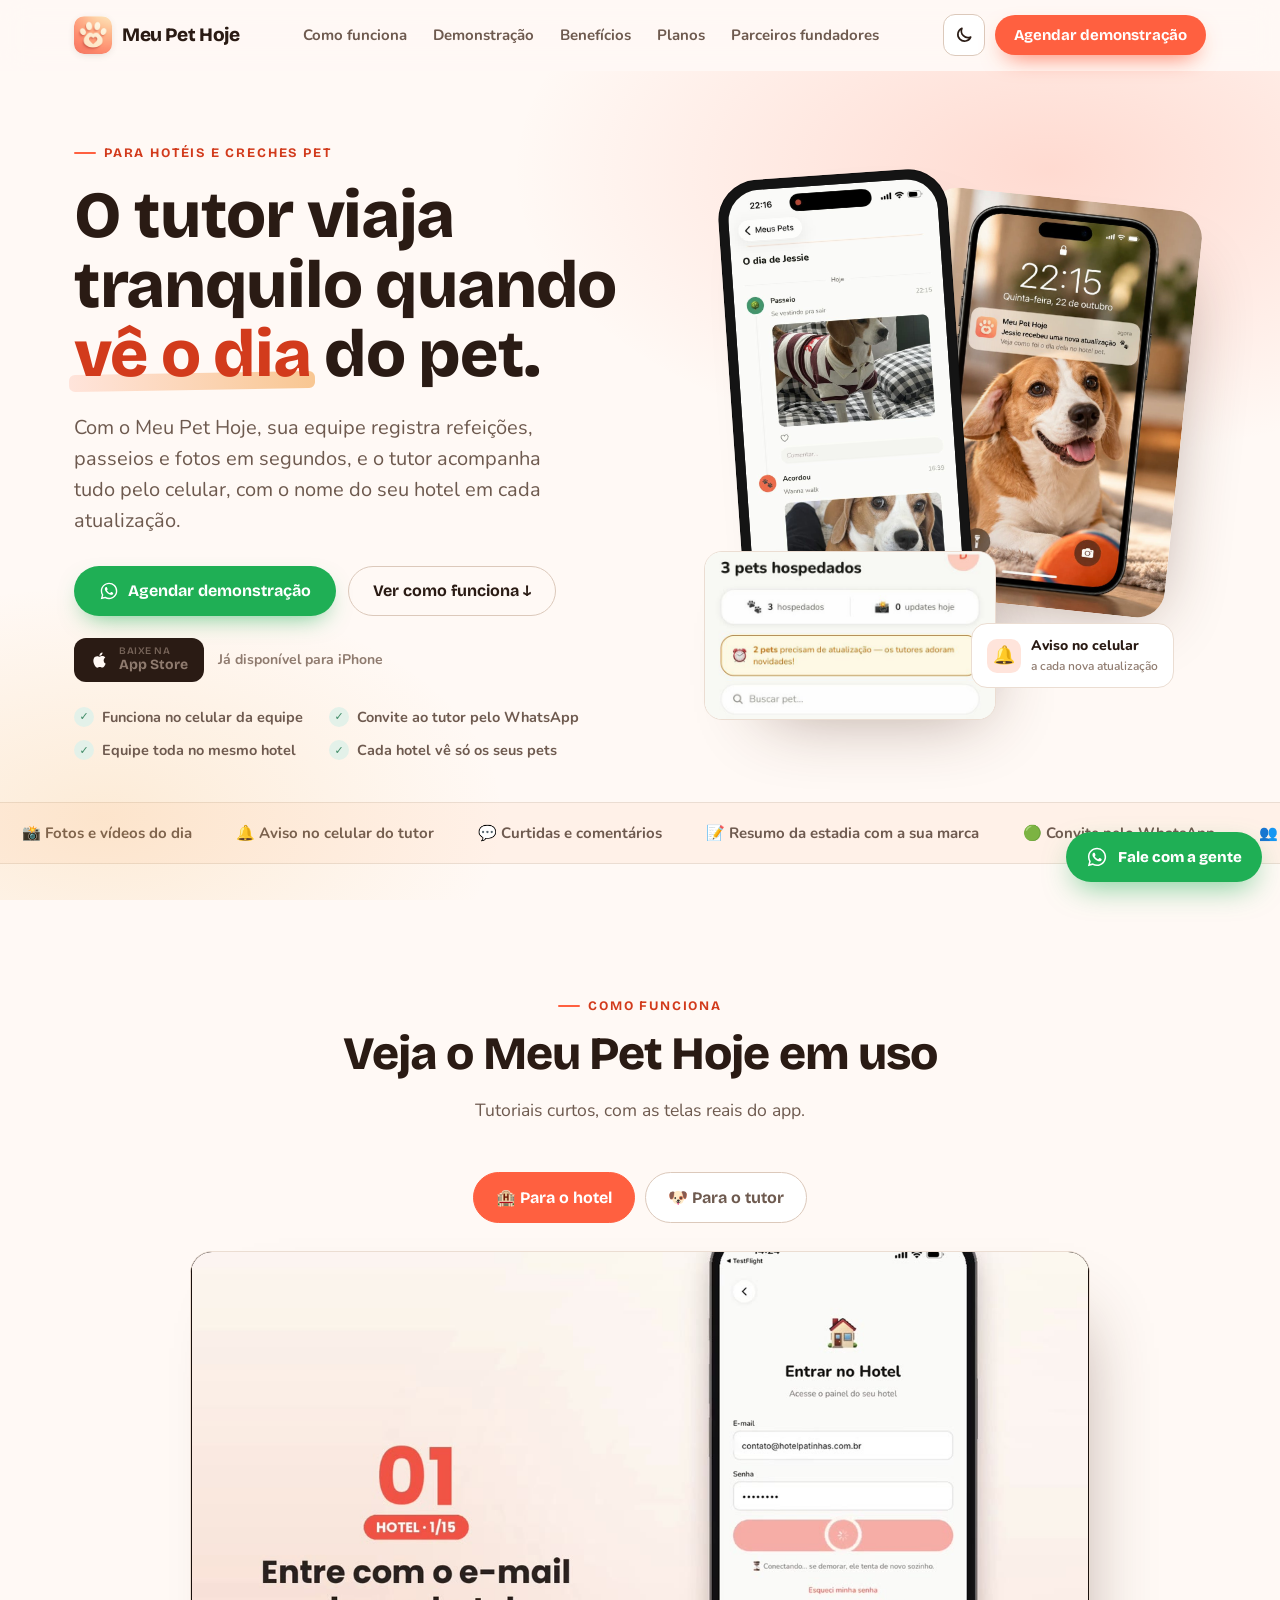
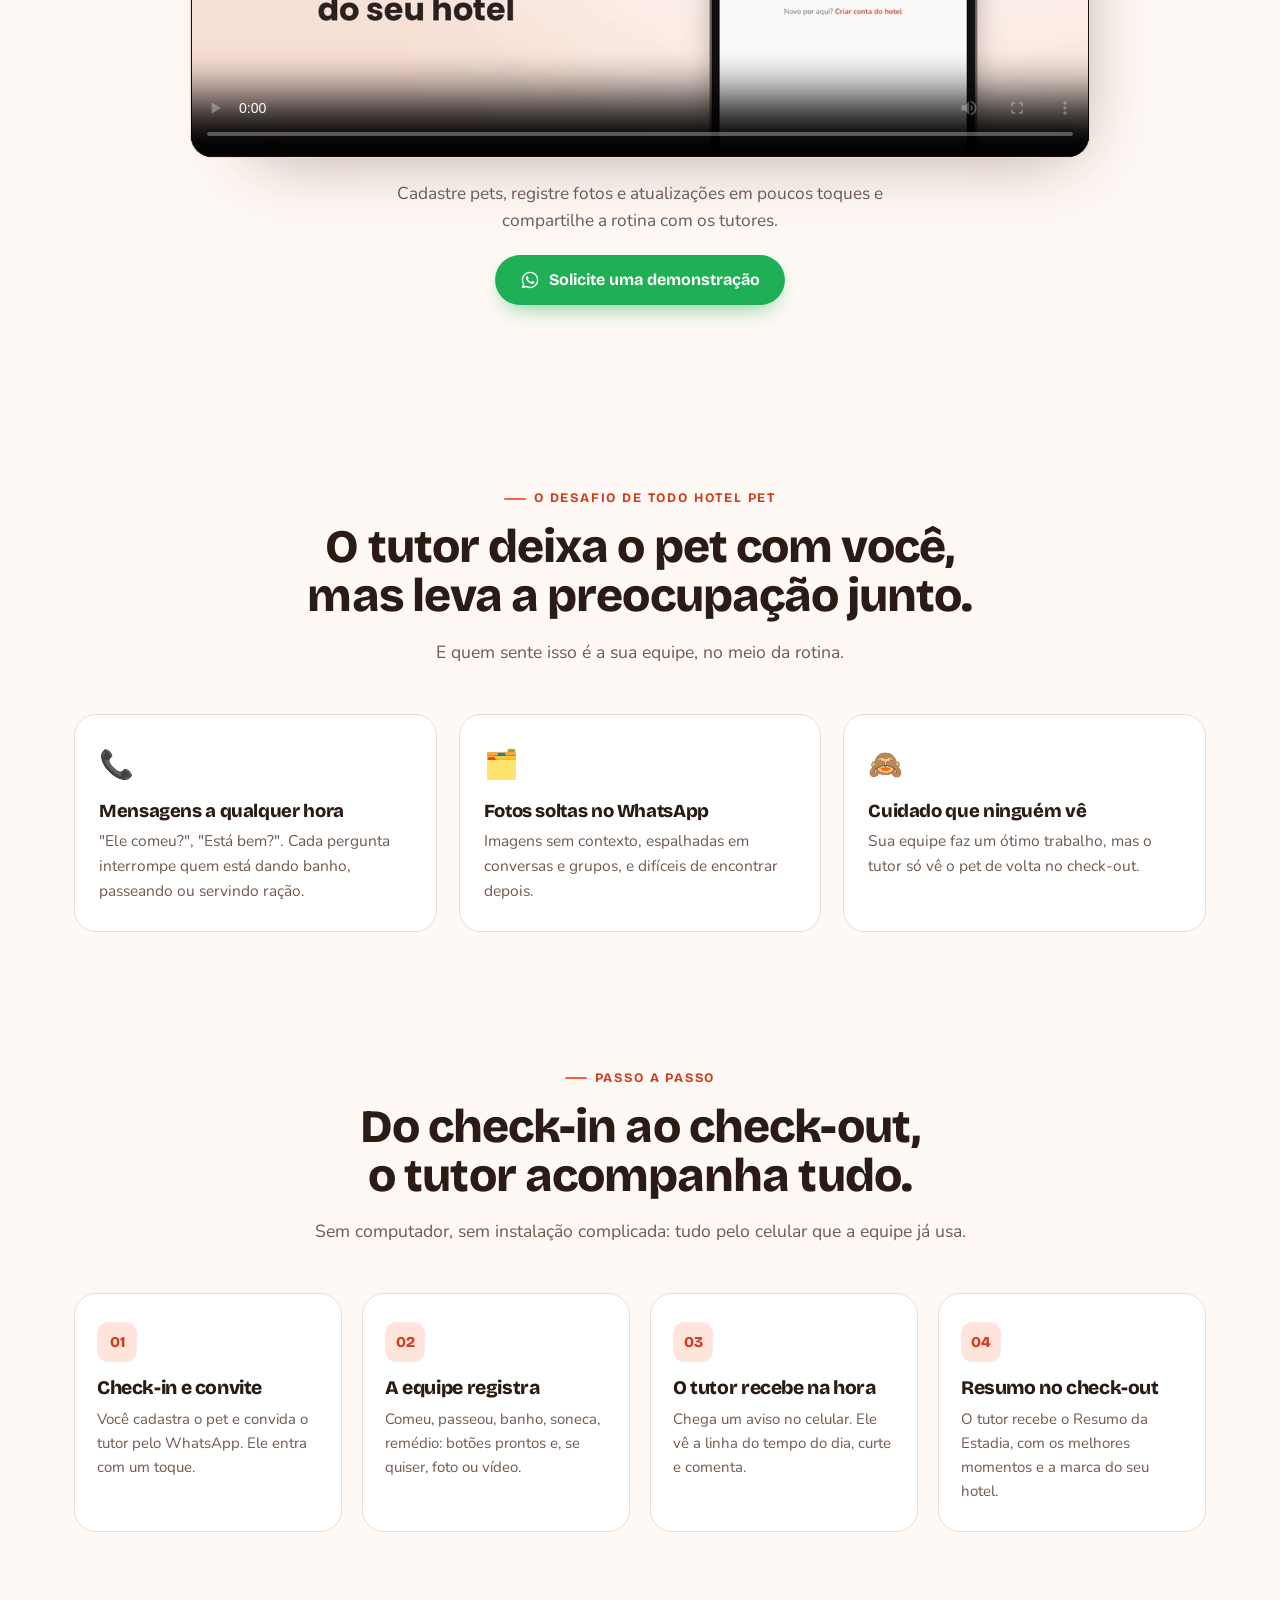
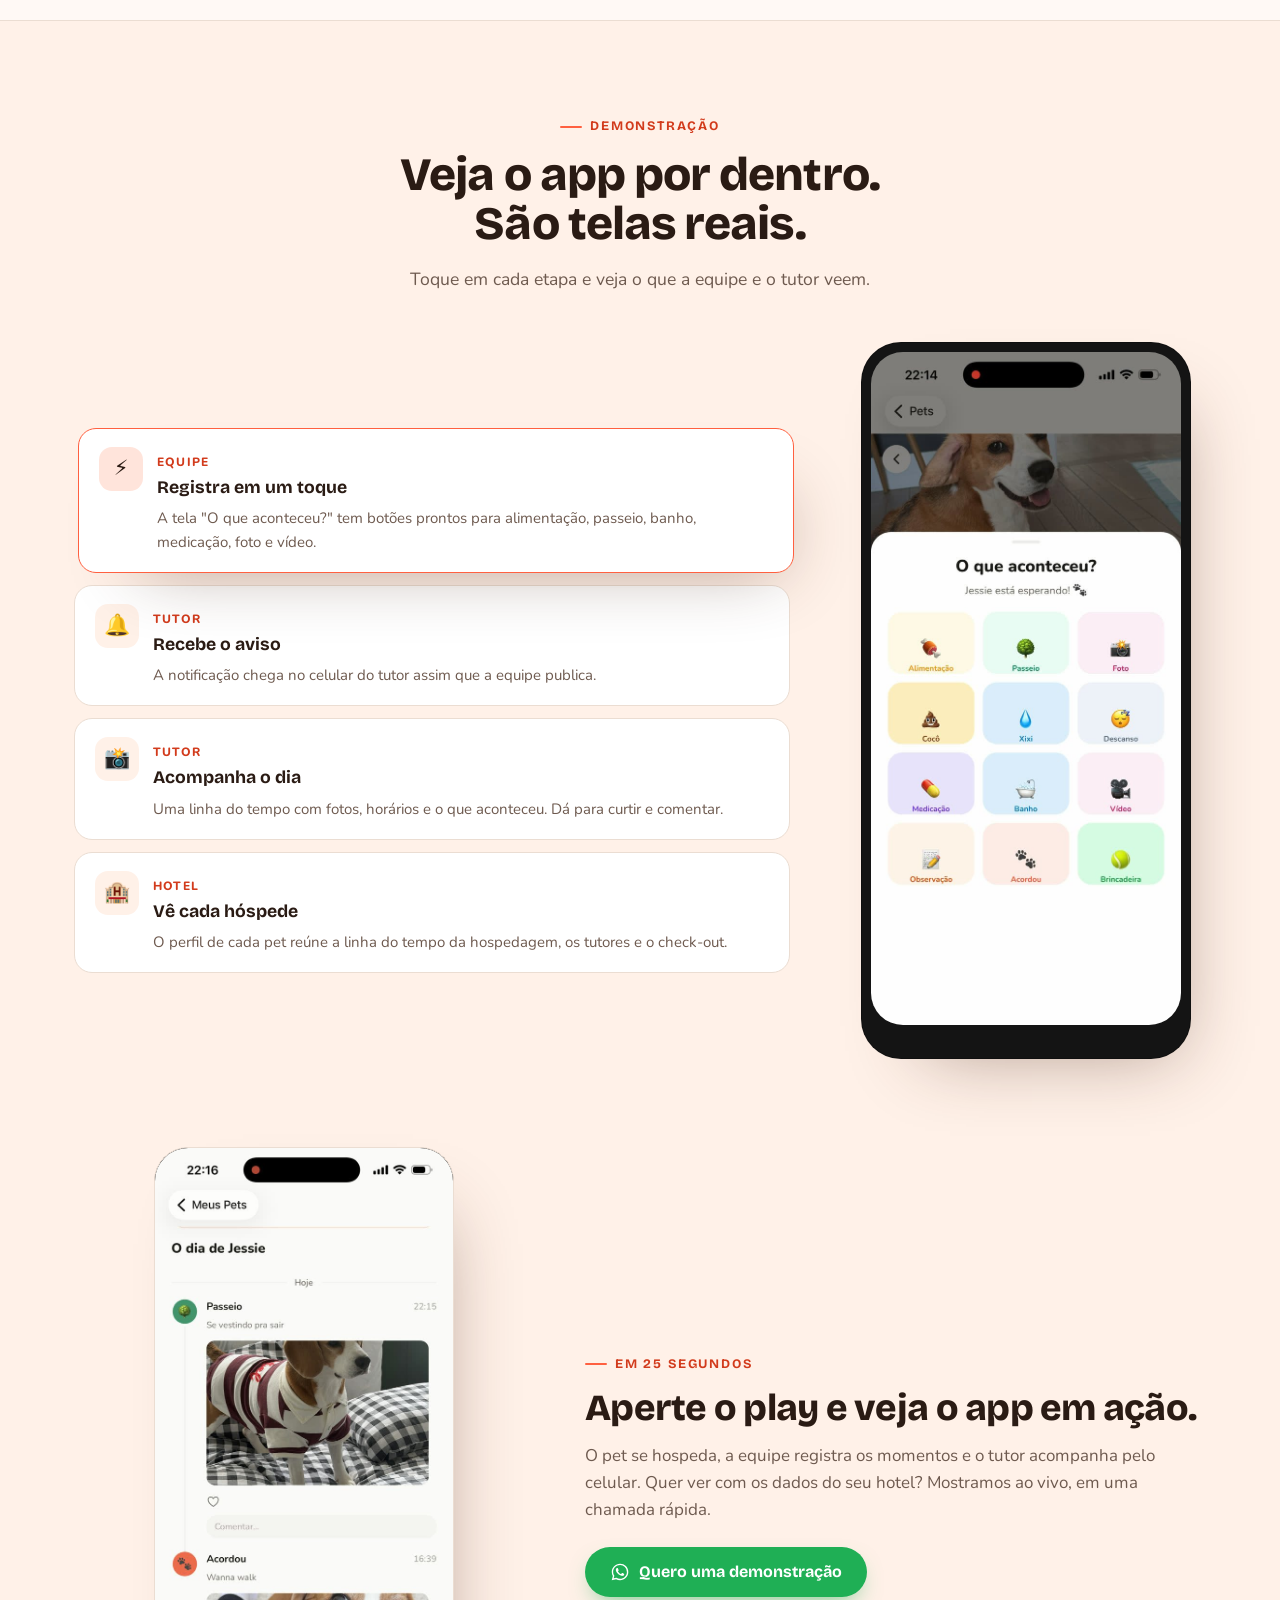
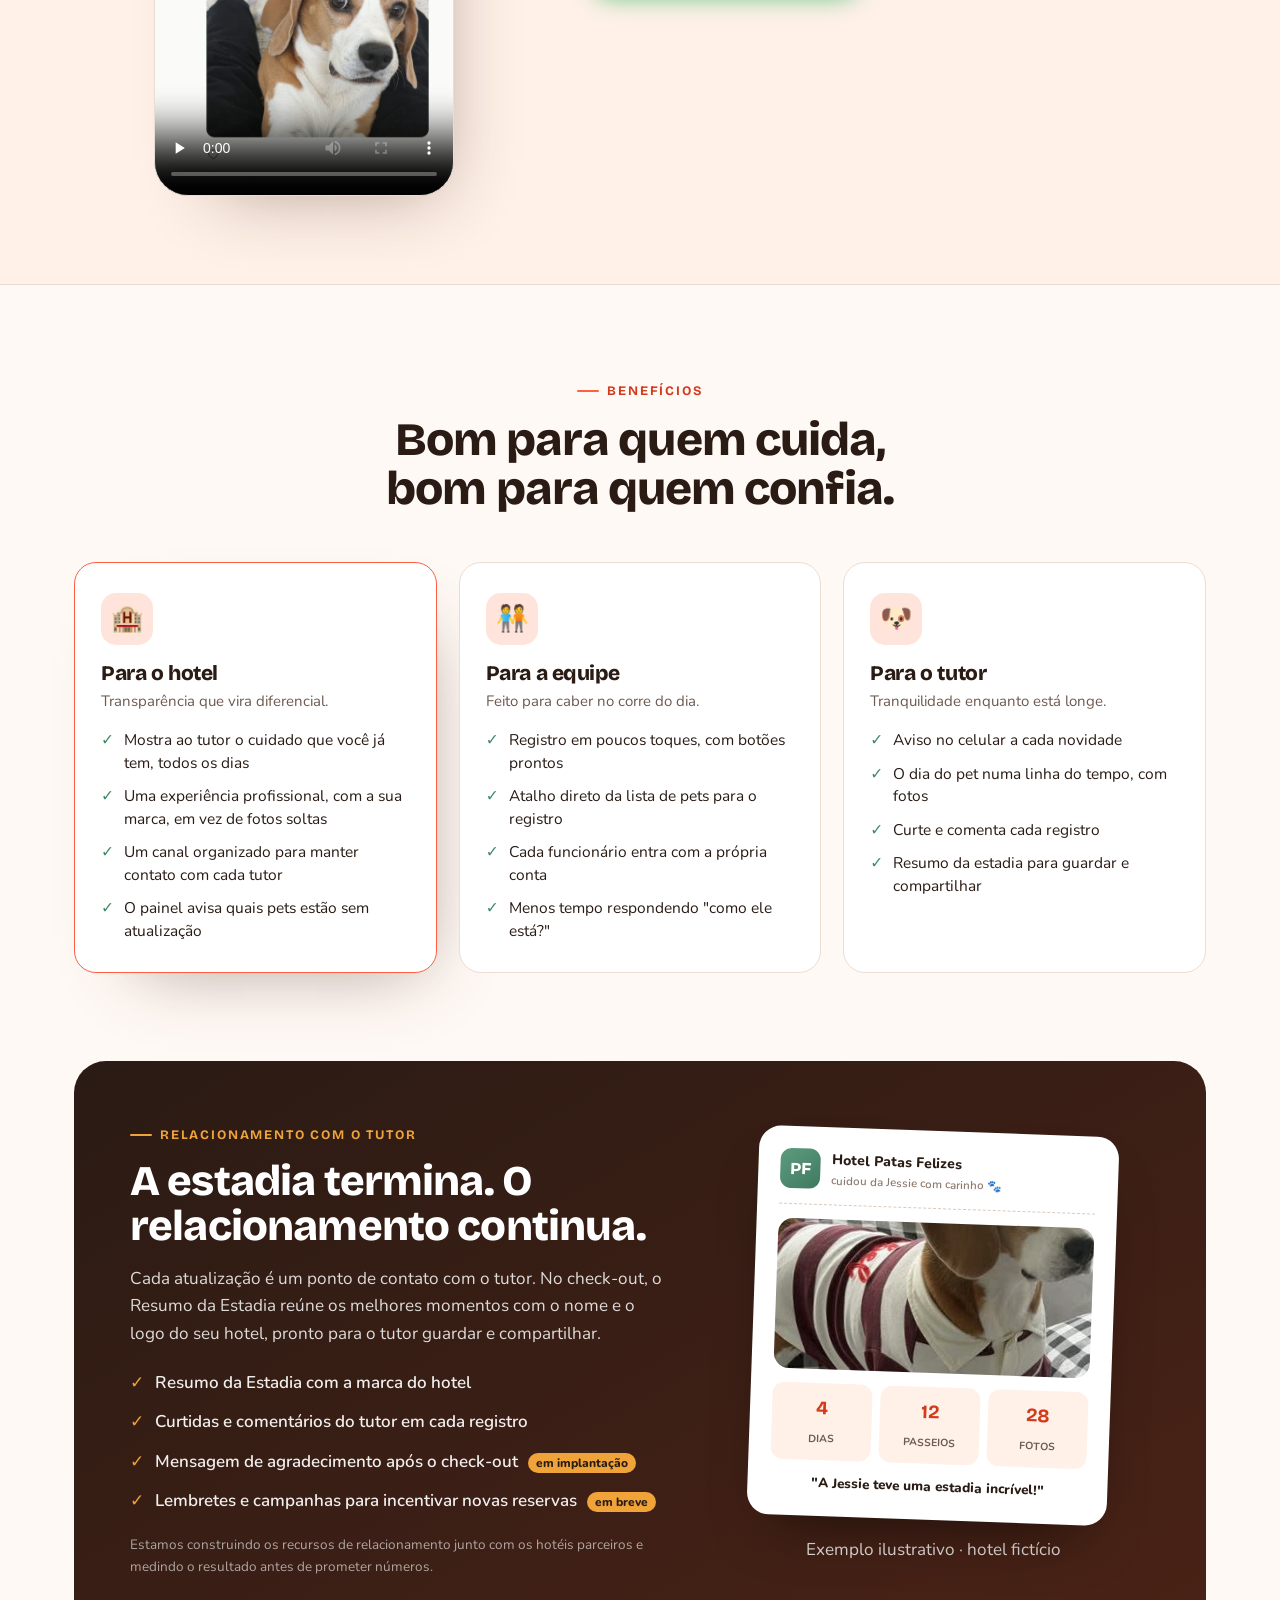
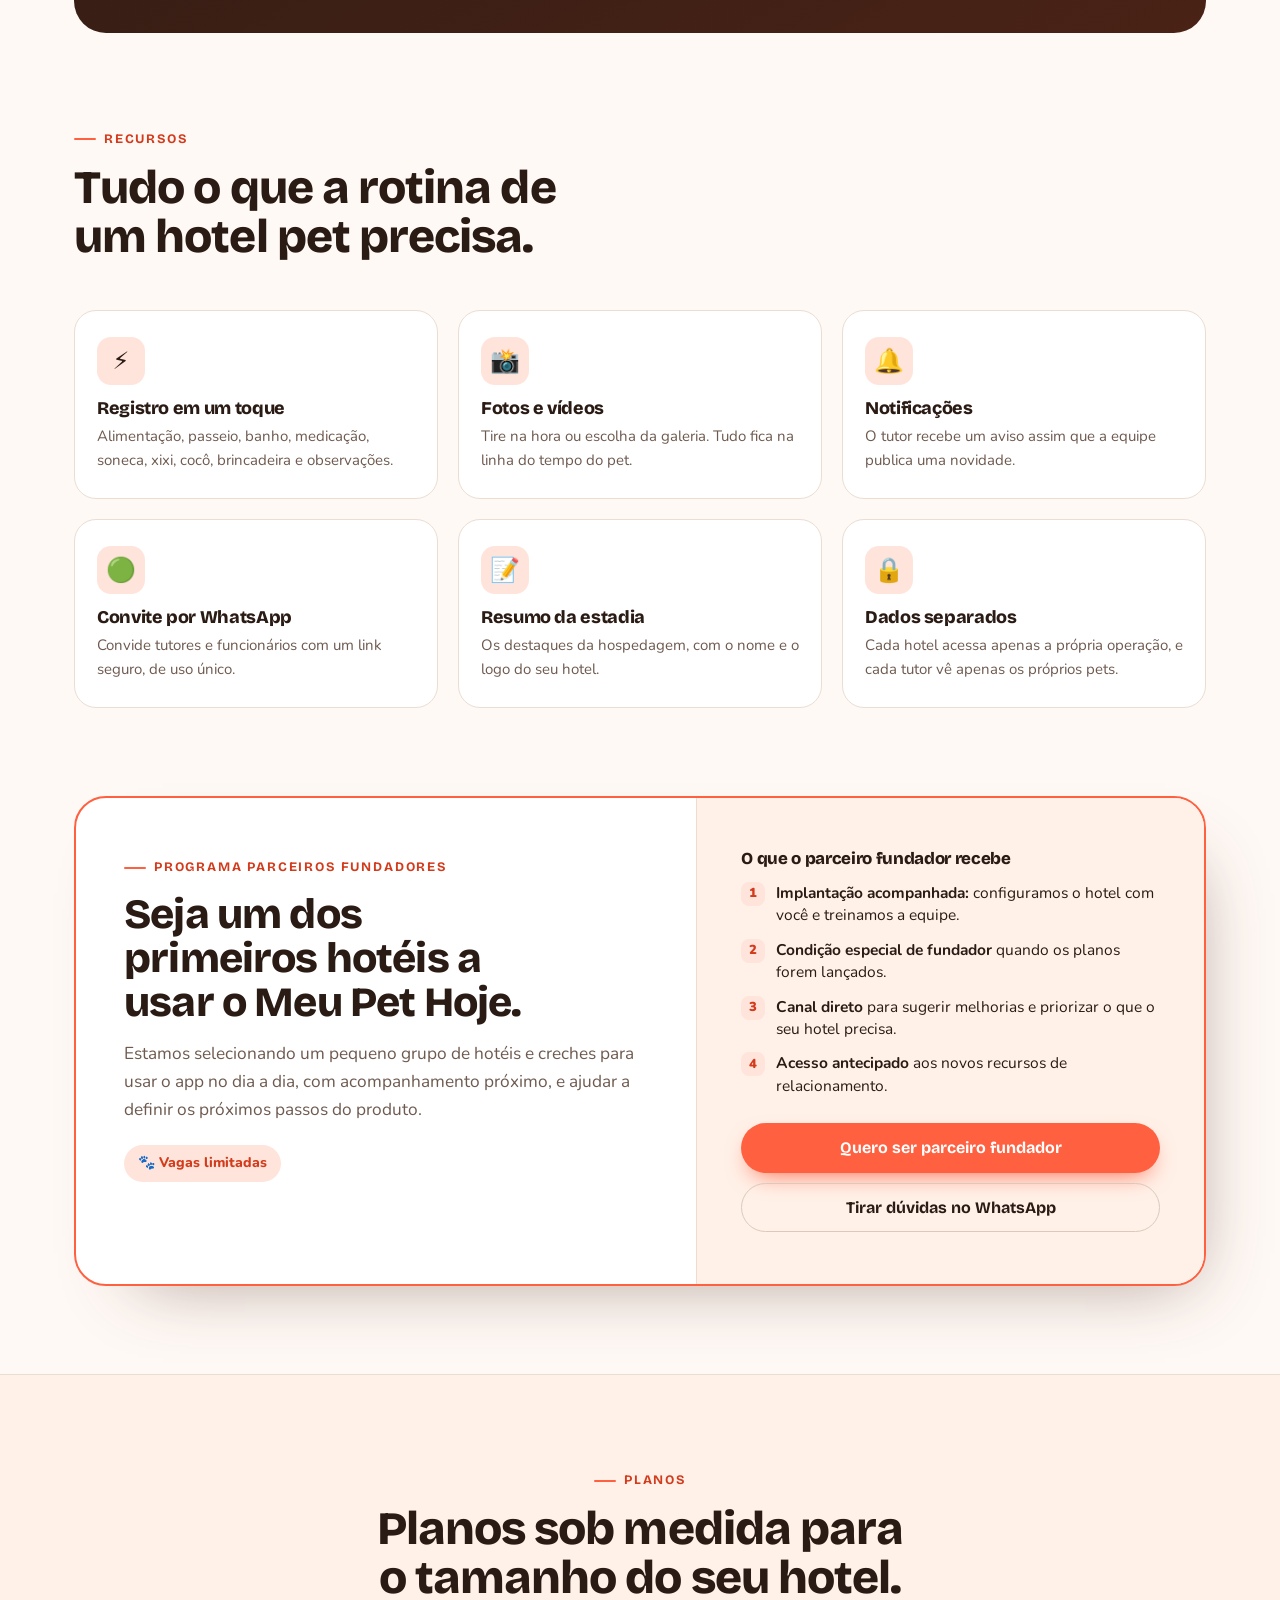
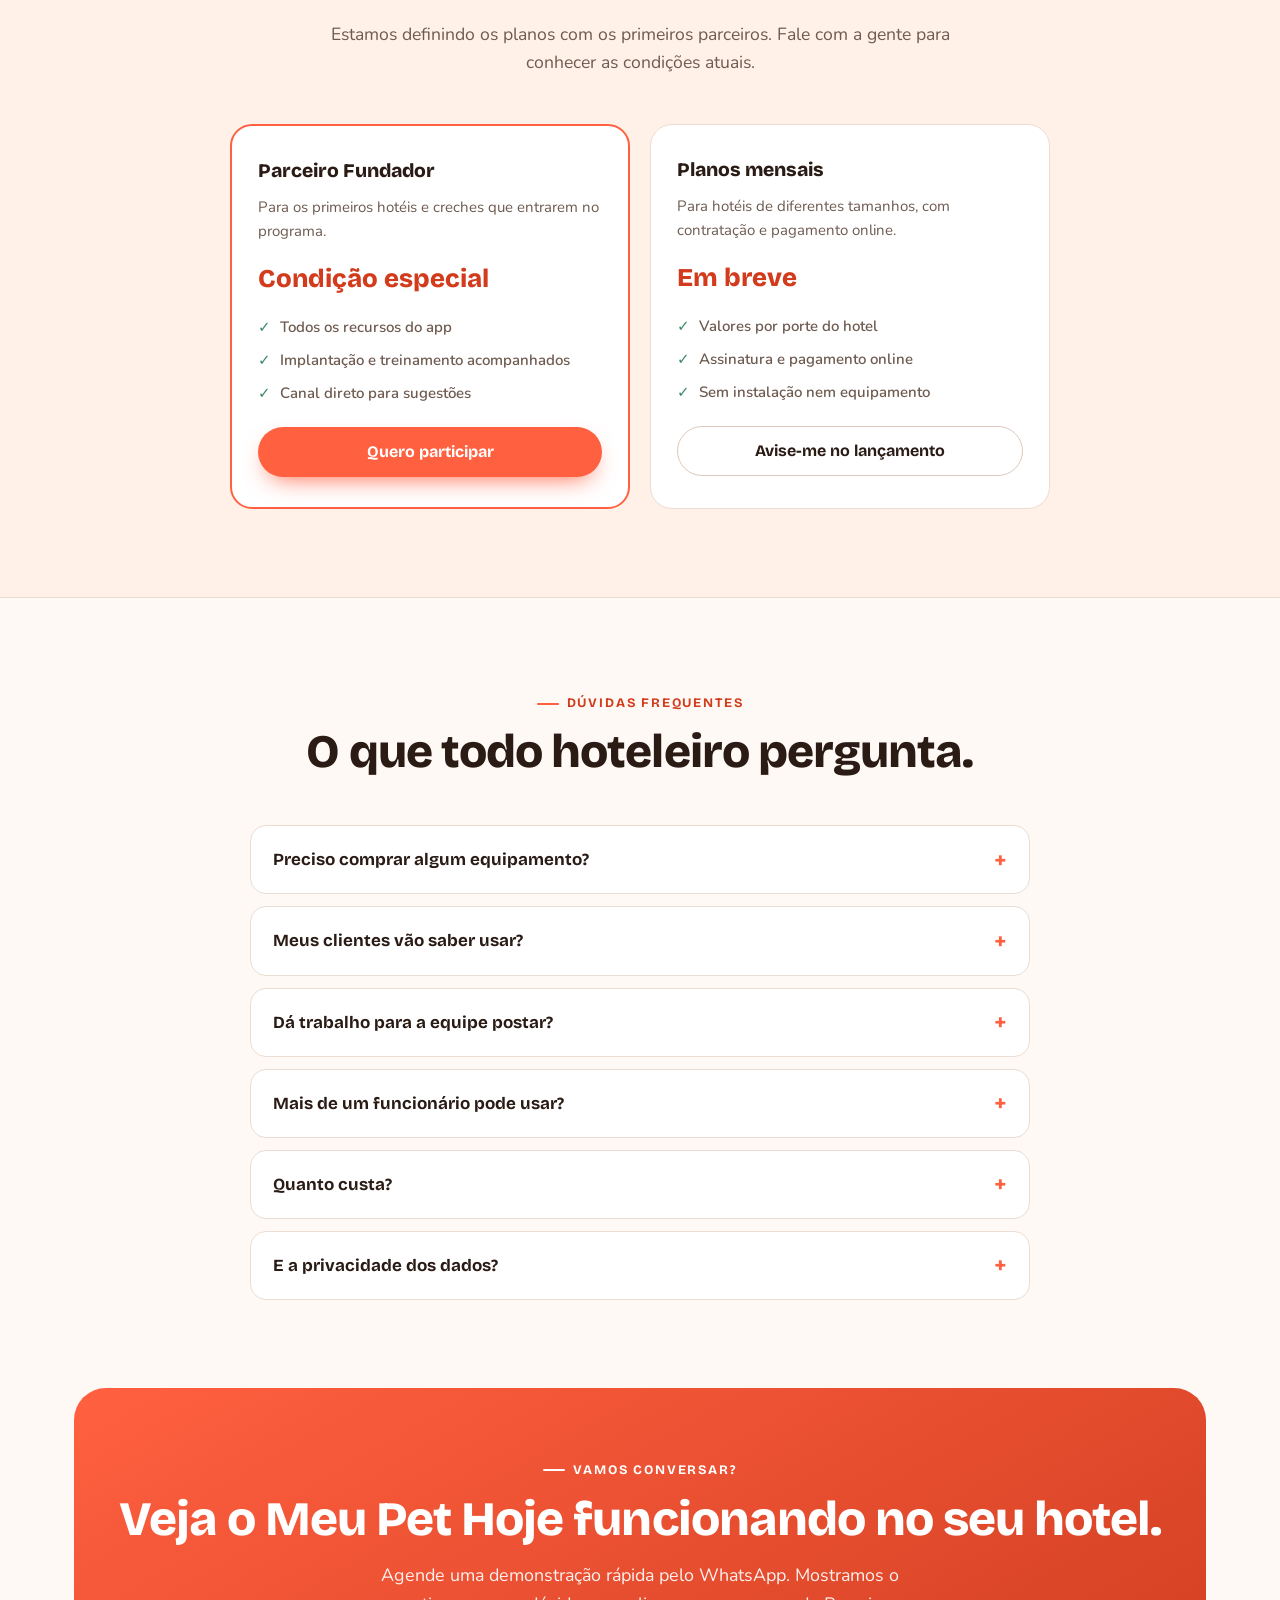
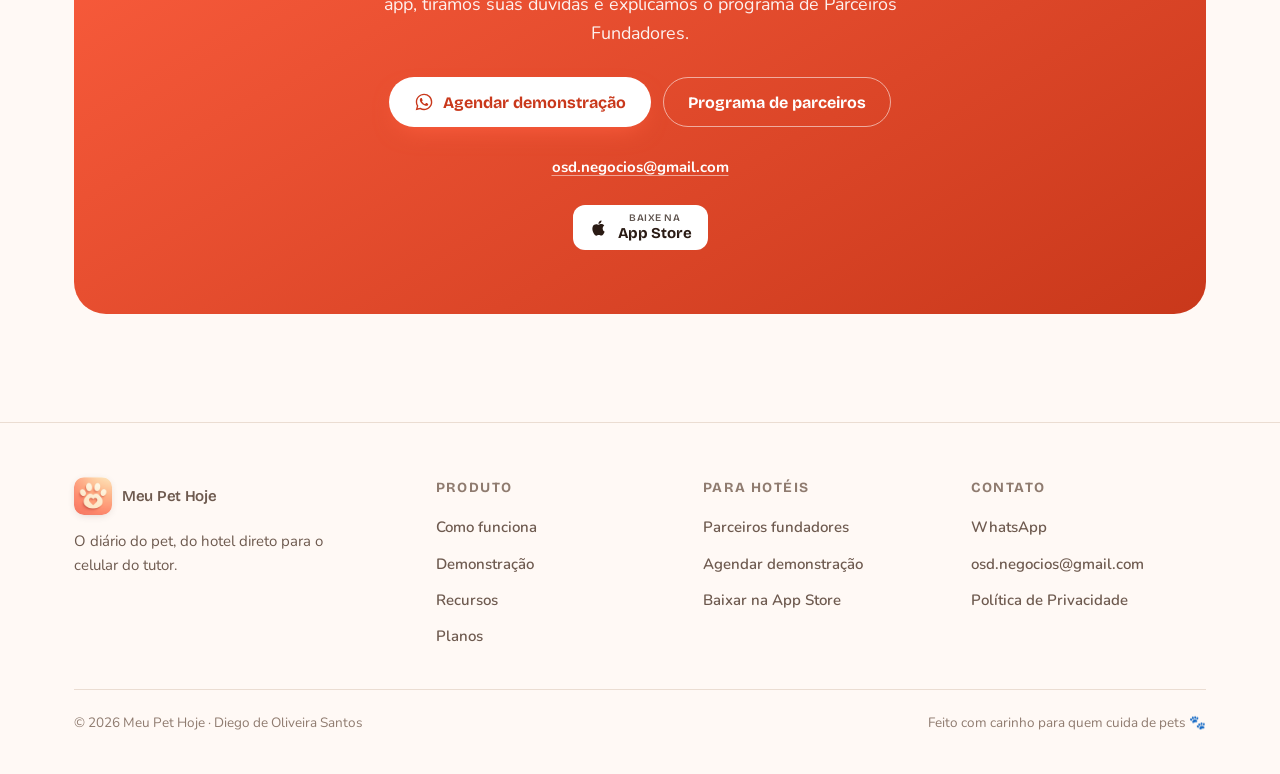
==== commit bf0dc01a: "Add files via upload" ====
--- a/index.html
+++ b/index.html
@@ -25,7 +25,7 @@
 <link rel="preload" href="/assets/fonts/bricolage-grotesque-latin-800-normal.woff2" as="font" type="font/woff2" crossorigin />
 <link rel="preload" href="/assets/fonts/nunito-latin-400-normal.woff2" as="font" type="font/woff2" crossorigin />
 <link rel="stylesheet" href="/assets/css/site.css?v=2" />
-<link rel="stylesheet" href="/assets/css/home.css?v=3" />
+<link rel="stylesheet" href="/assets/css/home.css?v=4" />
 </head>
 <body>
 <svg width="0" height="0" style="position:absolute" aria-hidden="true">
@@ -102,6 +102,42 @@
     </div>
   </section>
 
+
+  <!-- COMO FUNCIONA: VÍDEOS -->
+  <section class="blk tut" id="como" aria-labelledby="como-titulo">
+    <div class="wrap">
+      <div class="sec-head center">
+        <span class="eyebrow">Como funciona</span>
+        <h2 id="como-titulo">Veja o Meu Pet Hoje em uso</h2>
+        <p>Tutoriais curtos, com as telas reais do app.</p>
+      </div>
+      <div class="tut-tabs" role="tablist" aria-label="Tutoriais">
+        <button class="tut-tab" role="tab" id="tt-hotel" aria-controls="tp-hotel" aria-selected="true">🏨 Para o hotel</button>
+        <button class="tut-tab" role="tab" id="tt-tutor" aria-controls="tp-tutor" aria-selected="false" tabindex="-1">🐶 Para o tutor</button>
+      </div>
+      <div class="tut-panel" role="tabpanel" id="tp-hotel" aria-labelledby="tt-hotel">
+        <div class="tut-video">
+          <video controls playsinline preload="metadata" poster="/assets/img/poster-hotel-16x9.jpg" data-poster-v="/assets/img/poster-hotel-9x16.jpg" aria-label="Tutorial do Meu Pet Hoje para hotéis, 81 segundos, com narração">
+            <source src="/assets/video/tutorial-hotel-9x16.mp4" type="video/mp4" media="(max-width: 700px)" />
+            <source src="/assets/video/tutorial-hotel-16x9.mp4" type="video/mp4" />
+          </video>
+        </div>
+        <p class="tut-text">Cadastre pets, registre fotos e atualizações em poucos toques e compartilhe a rotina com os tutores.</p>
+        <a class="btn btn-wa" data-wa="demo" href="https://wa.me/13129897348"><svg><use href="#i-wa"/></svg> Solicite uma demonstração</a>
+      </div>
+      <div class="tut-panel" role="tabpanel" id="tp-tutor" aria-labelledby="tt-tutor" hidden>
+        <div class="tut-video">
+          <video controls playsinline preload="metadata" poster="/assets/img/poster-tutor-16x9.jpg" data-poster-v="/assets/img/poster-tutor-9x16.jpg" aria-label="Tutorial do Meu Pet Hoje para tutores, 34 segundos, com narração">
+            <source src="/assets/video/tutorial-tutor-9x16.mp4" type="video/mp4" media="(max-width: 700px)" />
+            <source src="/assets/video/tutorial-tutor-16x9.mp4" type="video/mp4" />
+          </video>
+        </div>
+        <p class="tut-text">Receba avisos e acompanhe a rotina do seu pet pelo app, mesmo de longe.</p>
+        <a class="btn btn-wa" data-wa="demo" href="https://wa.me/13129897348"><svg><use href="#i-wa"/></svg> Solicite uma demonstração</a>
+      </div>
+    </div>
+  </section>
+
   <!-- PROBLEMA -->
   <section class="blk" style="padding-bottom:40px">
     <div class="wrap">
@@ -118,11 +154,11 @@
     </div>
   </section>
 
-  <!-- COMO FUNCIONA -->
-  <section class="blk" id="como">
-    <div class="wrap">
-      <div class="sec-head center reveal">
-        <span class="eyebrow">Como funciona</span>
+  <!-- PASSO A PASSO -->
+  <section class="blk" id="etapas">
+    <div class="wrap">
+      <div class="sec-head center reveal">
+        <span class="eyebrow">Passo a passo</span>
         <h2>Do check-in ao check-out, o tutor acompanha tudo.</h2>
         <p>Sem computador, sem instalação complicada: tudo pelo celular que a equipe já usa.</p>
       </div>
@@ -396,6 +432,6 @@
   </div>
 </footer>
 <a class="wa-fab" data-wa="demo" href="https://wa.me/13129897348" aria-label="Falar no WhatsApp"><svg><use href="#i-wa"/></svg><span class="t">Fale com a gente</span></a>
-<script src="/assets/js/site.js?v=2"></script>
+<script src="/assets/js/site.js?v=3"></script>
 </body>
 </html>
--- a/assets/css/site.css
+++ b/assets/css/site.css
@@ -0,0 +1,220 @@
+/* =========================================================
+   Meu Pet Hoje — estilos compartilhados por todas as páginas
+   Identidade: coral #FF6040 · Nunito + Bricolage Grotesque
+   ========================================================= */
+@font-face{font-family:"Nunito";font-style:normal;font-weight:400;font-display:swap;src:url("../fonts/nunito-latin-400-normal.woff2") format("woff2")}
+@font-face{font-family:"Nunito";font-style:normal;font-weight:600;font-display:swap;src:url("../fonts/nunito-latin-600-normal.woff2") format("woff2")}
+@font-face{font-family:"Nunito";font-style:normal;font-weight:700;font-display:swap;src:url("../fonts/nunito-latin-700-normal.woff2") format("woff2")}
+@font-face{font-family:"Nunito";font-style:normal;font-weight:800;font-display:swap;src:url("../fonts/nunito-latin-800-normal.woff2") format("woff2")}
+@font-face{font-family:"Nunito";font-style:normal;font-weight:900;font-display:swap;src:url("../fonts/nunito-latin-900-normal.woff2") format("woff2")}
+@font-face{font-family:"Bricolage Grotesque";font-style:normal;font-weight:600;font-display:swap;src:url("../fonts/bricolage-grotesque-latin-600-normal.woff2") format("woff2")}
+@font-face{font-family:"Bricolage Grotesque";font-style:normal;font-weight:700;font-display:swap;src:url("../fonts/bricolage-grotesque-latin-700-normal.woff2") format("woff2")}
+@font-face{font-family:"Bricolage Grotesque";font-style:normal;font-weight:800;font-display:swap;src:url("../fonts/bricolage-grotesque-latin-800-normal.woff2") format("woff2")}
+:root {
+  --bg: #FFF9F5;
+  --surface: #FFFFFF;
+  --surface-2: #FFF1E8;
+  --ink: #2A1B14;
+  --ink-soft: #6E5A4F;
+  --ink-faint: #8f7b6f;
+  --line: #EBDDD2;
+  --line-strong: #DCC9BB;
+  --accent: #FF6040;
+  --accent-deep: #D23B1C;
+  --accent-weak: #FFE4DB;
+  --gold: #F0A338;
+  --sage: #3F8A66;
+  --sage-weak: #E3F1E9;
+  --wa: #1FAF55;
+  --shadow: 24px 32px 70px -40px rgba(74, 40, 24, .45);
+  --shadow-sm: 0 2px 10px -4px rgba(74, 40, 24, .3);
+  --radius: 22px;
+  --maxw: 1180px;
+  --display: "Bricolage Grotesque", "Nunito", system-ui, sans-serif;
+  --body: "Nunito", system-ui, -apple-system, "Segoe UI", sans-serif;
+  color-scheme: light;
+}
+@media (prefers-color-scheme: dark) {
+  :root:not([data-theme="light"]) {
+    --bg: #170E0A; --surface: #22150F; --surface-2: #2C1D14;
+    --ink: #FBEFE7; --ink-soft: #C6A997; --ink-faint: #9e8274;
+    --line: #38251B; --line-strong: #4A3123;
+    --accent: #FF6F50; --accent-deep: #FF8C73; --accent-weak: #3A201A;
+    --gold: #F4B157; --sage: #7FB89A; --sage-weak: #1d2c24;
+    --shadow: 24px 32px 70px -40px rgba(0,0,0,.7); --shadow-sm: 0 2px 10px -4px rgba(0,0,0,.6);
+    color-scheme: dark;
+  }
+}
+:root[data-theme="dark"] {
+  --bg: #170E0A; --surface: #22150F; --surface-2: #2C1D14;
+  --ink: #FBEFE7; --ink-soft: #C6A997; --ink-faint: #9e8274;
+  --line: #38251B; --line-strong: #4A3123;
+  --accent: #FF6F50; --accent-deep: #FF8C73; --accent-weak: #3A201A;
+  --gold: #F4B157; --sage: #7FB89A; --sage-weak: #1d2c24;
+  --shadow: 24px 32px 70px -40px rgba(0,0,0,.7); --shadow-sm: 0 2px 10px -4px rgba(0,0,0,.6);
+  color-scheme: dark;
+}
+
+* { box-sizing: border-box; }
+html { scroll-behavior: smooth; -webkit-text-size-adjust: 100%; scroll-padding-top: 84px; }
+body {
+  margin: 0; background: var(--bg); color: var(--ink);
+  font-family: var(--body); font-size: 17px; line-height: 1.6;
+  -webkit-font-smoothing: antialiased; overflow-x: hidden;
+}
+@media (prefers-reduced-motion: reduce) {
+  html { scroll-behavior: auto; }
+  *, *::before, *::after { animation: none !important; transition: none !important; }
+}
+h1, h2, h3 { font-family: var(--display); font-weight: 800; line-height: 1.06; margin: 0; text-wrap: balance; letter-spacing: -.02em; }
+p { margin: 0; }
+a { color: inherit; text-decoration: none; }
+img, video { max-width: 100%; }
+:focus-visible { outline: 3px solid var(--accent); outline-offset: 3px; border-radius: 8px; }
+.wrap { width: 100%; max-width: var(--maxw); margin: 0 auto; padding: 0 24px; }
+@media (max-width: 480px) { .wrap { padding: 0 16px; } }
+.sr-only { position: absolute; width: 1px; height: 1px; overflow: hidden; clip: rect(0 0 0 0); white-space: nowrap; }
+.skip { position: absolute; left: 12px; top: -60px; z-index: 200; background: var(--ink); color: var(--bg); padding: 10px 16px; border-radius: 10px; font-weight: 800; }
+.skip:focus { top: 12px; }
+
+.eyebrow {
+  font-family: var(--display); font-weight: 700; font-size: 13px; letter-spacing: .14em; text-transform: uppercase;
+  color: var(--accent-deep); display: inline-flex; align-items: center; gap: 8px;
+}
+.eyebrow::before { content: ""; width: 22px; height: 2px; background: var(--accent); border-radius: 2px; }
+.center .eyebrow, .eyebrow.c { justify-content: center; }
+
+/* ---------- Buttons ---------- */
+.btn {
+  display: inline-flex; align-items: center; justify-content: center; gap: 9px;
+  font-family: var(--display); font-weight: 700; font-size: 16px; line-height: 1.2;
+  padding: 14px 24px; border-radius: 100px; border: 1.5px solid transparent;
+  cursor: pointer; transition: transform .18s ease, box-shadow .18s ease, background .18s ease, color .18s, border-color .18s;
+  text-align: center;
+}
+.btn svg { width: 20px; height: 20px; flex: none; }
+.btn-primary { background: var(--accent); color: #fff; box-shadow: 0 10px 24px -10px var(--accent); }
+.btn-primary:hover { transform: translateY(-2px); background: var(--accent-deep); }
+.btn-wa { background: var(--wa); color: #fff; box-shadow: 0 10px 24px -10px rgba(31,175,85,.7); }
+.btn-wa:hover { transform: translateY(-2px); background: #17944a; }
+.btn-ghost { background: transparent; color: var(--ink); border-color: var(--line-strong); }
+.btn-ghost:hover { transform: translateY(-2px); border-color: var(--accent); color: var(--accent-deep); }
+.btn-sm { padding: 10px 18px; font-size: 15px; }
+.btn-block { width: 100%; }
+@media (max-width: 480px) { .btn { white-space: normal; } }
+
+/* ---------- Nav ---------- */
+header.nav {
+  position: sticky; top: 0; z-index: 60;
+  backdrop-filter: saturate(1.4) blur(14px); -webkit-backdrop-filter: saturate(1.4) blur(14px);
+  background: color-mix(in srgb, var(--bg) 86%, transparent);
+  border-bottom: 1px solid transparent; transition: border-color .3s ease;
+}
+header.nav.scrolled { border-bottom-color: var(--line); }
+.nav-inner { display: flex; align-items: center; justify-content: space-between; height: 70px; gap: 16px; }
+.brand { display: flex; align-items: center; gap: 10px; font-family: var(--display); font-weight: 800; font-size: 19px; letter-spacing: -.02em; white-space: nowrap; }
+.brand img { width: 38px; height: 38px; border-radius: 10px; box-shadow: var(--shadow-sm); }
+.nav-links { display: flex; align-items: center; gap: 26px; }
+.nav-links a { font-weight: 700; font-size: 15px; color: var(--ink-soft); transition: color .15s; }
+.nav-links a:hover, .nav-links a[aria-current="page"] { color: var(--accent-deep); }
+.nav-right { display: flex; align-items: center; gap: 10px; }
+.icon-btn {
+  width: 42px; height: 42px; border-radius: 12px; border: 1.5px solid var(--line-strong);
+  background: var(--surface); color: var(--ink); cursor: pointer; display: grid; place-items: center;
+  transition: border-color .15s;
+}
+.icon-btn:hover { border-color: var(--accent); }
+.icon-btn svg { width: 20px; height: 20px; }
+.menu-btn { display: none; }
+@media (max-width: 960px) {
+  .nav-links { display: none; }
+  .menu-btn { display: grid; }
+}
+@media (max-width: 420px) { .nav-right .btn { display: none; } }
+.drawer {
+  position: fixed; inset: 70px 0 auto 0; z-index: 59; background: var(--bg);
+  border-bottom: 1px solid var(--line); box-shadow: var(--shadow);
+  padding: 10px 16px 22px; display: none; flex-direction: column;
+}
+.drawer.open { display: flex; }
+.drawer a.dl { padding: 14px 6px; font-family: var(--display); font-weight: 700; font-size: 18px; border-bottom: 1px solid var(--line); }
+.drawer .btn { margin-top: 16px; }
+@media (min-width: 961px) { .drawer { display: none !important; } }
+
+/* ---------- Sections ---------- */
+section.blk { padding: 88px 0; }
+@media (max-width: 720px) { section.blk { padding: 64px 0; } }
+.sec-head { max-width: 680px; margin-bottom: 48px; }
+.sec-head.center { margin-inline: auto; text-align: center; }
+.sec-head h2 { font-size: clamp(1.9rem, 3.8vw, 2.9rem); margin-top: 14px; }
+.sec-head p { color: var(--ink-soft); font-size: 1.1rem; margin-top: 16px; }
+.alt { background: var(--surface-2); border-block: 1px solid var(--line); }
+
+/* ---------- Device frame for real screenshots ---------- */
+.device {
+  position: relative; background: #141414; border-radius: 40px; padding: 9px;
+  box-shadow: var(--shadow); border: 1px solid rgba(0,0,0,.25);
+}
+.device img { display: block; width: 100%; height: auto; border-radius: 32px; }
+
+/* ---------- Footer ---------- */
+footer.ft { border-top: 1px solid var(--line); padding: 54px 0 40px; margin-top: 20px; }
+.ft-grid { display: grid; grid-template-columns: 1.4fr 1fr 1fr 1fr; gap: 32px; }
+.ft-grid h4 { font-family: var(--display); font-size: 14px; letter-spacing: .1em; text-transform: uppercase; color: var(--ink-faint); margin: 0 0 14px; }
+.ft-grid ul { list-style: none; padding: 0; margin: 0; display: flex; flex-direction: column; gap: 9px; }
+.ft-grid a { color: var(--ink-soft); font-weight: 600; font-size: 15px; }
+.ft-grid a:hover { color: var(--accent-deep); }
+.ft-note { color: var(--ink-soft); font-size: 15px; margin-top: 14px; max-width: 32ch; }
+.ft-made { color: var(--ink-faint); font-size: 13.5px; margin-top: 40px; padding-top: 22px; border-top: 1px solid var(--line); display: flex; justify-content: space-between; gap: 12px; flex-wrap: wrap; }
+@media (max-width: 860px) { .ft-grid { grid-template-columns: 1fr 1fr; } .ft-grid > div:first-child { grid-column: 1 / -1; } }
+
+/* ---------- WhatsApp floating button ---------- */
+.wa-fab {
+  position: fixed; right: 18px; bottom: 18px; z-index: 80;
+  display: inline-flex; align-items: center; gap: 10px;
+  background: var(--wa); color: #fff; border-radius: 100px;
+  padding: 13px 20px; font-family: var(--display); font-weight: 800; font-size: 15px;
+  box-shadow: 0 12px 30px -8px rgba(31, 175, 85, .6); transition: transform .18s ease;
+}
+.wa-fab:hover { transform: translateY(-3px); }
+.wa-fab svg { width: 22px; height: 22px; }
+@media (max-width: 640px) { .wa-fab .t { display: none; } .wa-fab { padding: 15px; } }
+
+/* ---------- App Store badge ---------- */
+.store-pill {
+  display: inline-flex; align-items: center; gap: 9px;
+  background: var(--ink); color: var(--bg); border-radius: 12px;
+  padding: 8px 16px; font-family: var(--display); font-weight: 700; font-size: 15px; line-height: 1.15;
+  transition: transform .18s ease;
+}
+.store-pill:hover { transform: translateY(-2px); }
+.store-pill svg { width: 20px; height: 20px; }
+.store-pill small { display: block; font-weight: 600; font-size: 10px; opacity: .75; letter-spacing: .05em; }
+
+/* ---------- Forms ---------- */
+.form { display: grid; gap: 16px; }
+.form .row2 { display: grid; grid-template-columns: 1fr 1fr; gap: 16px; }
+@media (max-width: 560px) { .form .row2 { grid-template-columns: 1fr; } }
+.form label { display: block; font-weight: 800; font-size: 14.5px; margin-bottom: 6px; }
+.form label small { font-weight: 600; color: var(--ink-faint); }
+.form input, .form select, .form textarea {
+  width: 100%; font: inherit; font-size: 16px; color: var(--ink);
+  background: var(--surface); border: 1.5px solid var(--line-strong); border-radius: 14px; padding: 12px 14px;
+}
+.form textarea { min-height: 96px; resize: vertical; }
+.form input:focus, .form select:focus, .form textarea:focus { outline: none; border-color: var(--accent); box-shadow: 0 0 0 4px var(--accent-weak); }
+.form .hint { font-size: 13.5px; color: var(--ink-faint); font-weight: 600; }
+.form .err { color: var(--accent-deep); font-weight: 700; font-size: 14px; min-height: 1em; }
+
+/* ---------- Reveal on scroll ---------- */
+.js .reveal { opacity: 0; transform: translateY(24px); transition: opacity .7s cubic-bezier(.2,.7,.2,1), transform .7s cubic-bezier(.2,.7,.2,1); }
+.js .reveal.in { opacity: 1; transform: none; }
+
+/* ---------- Simple page header (subpages) ---------- */
+.page-hero { padding: 64px 0 24px; position: relative; overflow: hidden; }
+.page-hero::before {
+  content: ""; position: absolute; inset: 0; z-index: -1; pointer-events: none;
+  background: radial-gradient(55% 60% at 85% 0%, color-mix(in srgb, var(--accent) 18%, transparent), transparent 70%);
+}
+.page-hero h1 { font-size: clamp(2.2rem, 5vw, 3.6rem); margin-top: 16px; }
+.page-hero .sub { font-size: clamp(1.05rem, 1.7vw, 1.25rem); color: var(--ink-soft); max-width: 52ch; margin-top: 18px; }
--- a/assets/css/home.css
+++ b/assets/css/home.css
@@ -0,0 +1,243 @@
+/* ---------- Hero ---------- */
+.hero { position: relative; padding: 64px 0 36px; overflow: hidden; }
+.hero::before {
+  content: ""; position: absolute; inset: 0; z-index: 0; pointer-events: none;
+  background:
+    radial-gradient(60% 50% at 82% 12%, color-mix(in srgb, var(--accent) 20%, transparent), transparent 70%),
+    radial-gradient(45% 40% at 8% 90%, color-mix(in srgb, var(--gold) 16%, transparent), transparent 70%);
+}
+.hero-grid { position: relative; z-index: 1; display: grid; grid-template-columns: 1.05fr .95fr; gap: 48px; align-items: center; }
+.hero h1 { font-size: clamp(2.4rem, 5.4vw, 4.1rem); margin: 18px 0 0; }
+.hero h1 .hl { position: relative; color: var(--accent-deep); white-space: nowrap; }
+.hero h1 .hl::after {
+  content: ""; position: absolute; left: -2%; right: -2%; bottom: .06em; height: .26em; z-index: -1;
+  background: linear-gradient(90deg, var(--accent-weak), color-mix(in srgb, var(--gold) 45%, var(--accent-weak)));
+  border-radius: 6px; transform: rotate(-1deg);
+}
+.hero .sub { font-size: clamp(1.05rem, 1.7vw, 1.25rem); color: var(--ink-soft); max-width: 40ch; margin: 22px 0 0; line-height: 1.55; }
+.hero-cta { display: flex; gap: 12px; margin-top: 30px; flex-wrap: wrap; }
+.hero-store { margin-top: 22px; display: flex; align-items: center; gap: 14px; flex-wrap: wrap; }
+.hero-store span { font-size: 14px; color: var(--ink-faint); font-weight: 700; }
+.ticks { list-style: none; padding: 0; margin: 24px 0 0; display: grid; grid-template-columns: repeat(2, auto); gap: 10px 26px; justify-content: start; }
+.ticks li { display: flex; align-items: center; gap: 8px; font-size: 14.5px; font-weight: 700; color: var(--ink-soft); }
+.tk { width: 20px; height: 20px; border-radius: 50%; flex: none; background: var(--sage-weak); color: var(--sage); font-size: 11px; font-weight: 900; display: grid; place-items: center; }
+@media (max-width: 480px) { .ticks { grid-template-columns: 1fr; } .hero-cta .btn { width: 100%; } }
+
+.stage { position: relative; height: 560px; max-width: 470px; width: 100%; margin-inline: auto; }
+.stage .lock {
+  position: absolute; right: 0; top: 30px; width: 58%; border-radius: 28px; overflow: hidden;
+  box-shadow: var(--shadow); transform: rotate(6deg); animation: floatB 7s ease-in-out infinite .8s;
+}
+.stage .lock img { display: block; width: 100%; height: auto; }
+.stage .front { position: absolute; left: 4%; top: 6px; width: 49%; transform: rotate(-4deg); animation: floatA 7s ease-in-out infinite; z-index: 2; }
+.stage .card-alert {
+  position: absolute; z-index: 3; left: -2%; bottom: 8px; width: 62%; border-radius: 18px; overflow: hidden;
+  border: 1px solid var(--line); box-shadow: var(--shadow); background: #fff;
+}
+.stage .card-alert img { display: block; width: 100%; height: auto; }
+.stage .tag {
+  position: absolute; z-index: 4; right: 2%; bottom: 40px; background: var(--surface); border: 1px solid var(--line);
+  border-radius: 16px; padding: 11px 15px; box-shadow: var(--shadow); font-weight: 800; font-size: 14px; display: flex; gap: 10px; align-items: center;
+}
+.stage .tag small { display: block; font-weight: 600; font-size: 12px; color: var(--ink-faint); }
+.stage .tag .dot { width: 34px; height: 34px; border-radius: 10px; background: var(--accent-weak); display: grid; place-items: center; font-size: 18px; }
+@keyframes floatA { 0%,100% { transform: rotate(-4deg) translateY(0); } 50% { transform: rotate(-3.4deg) translateY(-12px); } }
+@keyframes floatB { 0%,100% { transform: rotate(6deg) translateY(0); } 50% { transform: rotate(6.6deg) translateY(-10px); } }
+@media (max-width: 980px) {
+  .hero-grid { grid-template-columns: 1fr; gap: 28px; }
+  .stage { height: 520px; }
+}
+@media (max-width: 560px) {
+  .stage { height: 440px; }
+  .stage .front { width: 52%; left: 2%; }
+  .stage .lock { width: 56%; top: 24px; }
+  .stage .card-alert { width: 74%; left: 0; bottom: 0; }
+  .stage .tag { display: none; }
+}
+
+/* ---------- Band ---------- */
+.band { border-block: 1px solid var(--line); background: var(--surface-2); margin-top: 40px; overflow: hidden; }
+.band-track { display: flex; width: max-content; animation: marquee 30s linear infinite; }
+.band:hover .band-track { animation-play-state: paused; }
+@keyframes marquee { from { transform: translateX(0); } to { transform: translateX(-50%); } }
+.band-in { display: flex; gap: 44px; padding: 18px 22px; }
+.band-in span { font-weight: 700; color: var(--ink-soft); font-size: 15px; display: inline-flex; align-items: center; gap: 9px; white-space: nowrap; }
+@media (prefers-reduced-motion: reduce) { .band-track { width: auto; flex-wrap: wrap; } .band-in + .band-in { display: none; } .band-in { flex-wrap: wrap; justify-content: center; gap: 14px 30px; } }
+
+/* ---------- Problem ---------- */
+.pains { display: grid; grid-template-columns: repeat(3, 1fr); gap: 22px; }
+.pain { background: var(--surface); border: 1px solid var(--line); border-radius: var(--radius); padding: 28px 24px; }
+.pain .e { font-size: 28px; }
+.pain h3 { font-size: 1.15rem; margin: 14px 0 8px; }
+.pain p { color: var(--ink-soft); font-size: 15.5px; }
+@media (max-width: 820px) { .pains { grid-template-columns: 1fr; } }
+
+/* ---------- Steps ---------- */
+.steps { display: grid; grid-template-columns: repeat(4, 1fr); gap: 20px; counter-reset: s; }
+.step { position: relative; background: var(--surface); border: 1px solid var(--line); border-radius: var(--radius); padding: 28px 22px; }
+.step .num { counter-increment: s; font-family: var(--display); font-weight: 800; font-size: 15px; width: 40px; height: 40px; border-radius: 12px; display: grid; place-items: center; background: var(--accent-weak); color: var(--accent-deep); }
+.step .num::before { content: "0" counter(s); }
+.step h3 { font-size: 1.2rem; margin: 16px 0 8px; }
+.step p { color: var(--ink-soft); font-size: 15px; }
+@media (max-width: 1000px) { .steps { grid-template-columns: 1fr 1fr; } }
+@media (max-width: 600px) { .steps { grid-template-columns: 1fr; } }
+
+/* ---------- Demo ---------- */
+.demo { display: grid; grid-template-columns: 1fr 360px; gap: 56px; align-items: center; }
+.demo-tabs { display: flex; flex-direction: column; gap: 12px; }
+.demo-tab {
+  text-align: left; font: inherit; color: inherit; cursor: pointer;
+  background: var(--surface); border: 1.5px solid var(--line); border-radius: 18px; padding: 18px 20px;
+  display: grid; grid-template-columns: 44px 1fr; gap: 14px; align-items: start; transition: border-color .2s, box-shadow .2s, transform .2s;
+}
+.demo-tab:hover { border-color: var(--line-strong); }
+.demo-tab[aria-selected="true"] { border-color: var(--accent); box-shadow: var(--shadow); transform: translateX(4px); }
+.demo-tab .n { width: 44px; height: 44px; border-radius: 13px; background: var(--surface-2); display: grid; place-items: center; font-size: 21px; }
+.demo-tab[aria-selected="true"] .n { background: var(--accent-weak); }
+.demo-tab b { font-family: var(--display); font-size: 1.1rem; display: block; }
+.demo-tab .who { font-size: 12px; font-weight: 800; letter-spacing: .1em; text-transform: uppercase; color: var(--accent-deep); }
+.demo-tab span.d { display: block; color: var(--ink-soft); font-size: 15px; margin-top: 4px; }
+.demo-view { position: relative; width: 100%; max-width: 330px; margin-inline: auto; aspect-ratio: 640 / 1391; }
+.demo-shot { position: absolute; inset: 0; opacity: 0; transform: scale(.97); transition: opacity .45s ease, transform .45s ease; pointer-events: none; }
+.demo-shot.on { opacity: 1; transform: none; pointer-events: auto; }
+.demo-shot.raw { display: grid; place-items: center; }
+.demo-shot.raw img { width: 100%; border-radius: 30px; box-shadow: var(--shadow); }
+@media (max-width: 900px) {
+  .demo { grid-template-columns: 1fr; gap: 26px; }
+  .demo-tabs { display: grid; grid-template-columns: 1fr 1fr; gap: 10px; }
+  .demo-tab { grid-template-columns: 1fr; gap: 8px; padding: 14px; }
+  .demo-tab[aria-selected="true"] { transform: none; }
+  .demo-tab .n { width: 36px; height: 36px; font-size: 18px; }
+  .demo-tab b { font-size: 1rem; }
+  .demo-tab span.d { display: none; }
+  .demo-view { max-width: 270px; }
+}
+
+.video-wrap { display: grid; grid-template-columns: .85fr 1.15fr; gap: 52px; align-items: center; margin-top: 88px; }
+.video-shell { position: relative; max-width: 300px; margin-inline: auto; border-radius: 34px; overflow: hidden; box-shadow: var(--shadow); border: 1px solid var(--line); background: #000; }
+.video-shell video { display: block; width: 100%; height: auto; }
+.video-side h3 { font-size: clamp(1.6rem, 3vw, 2.3rem); margin-top: 14px; }
+.video-side p { color: var(--ink-soft); margin-top: 14px; font-size: 1.06rem; }
+.video-side .hero-cta { margin-top: 24px; }
+@media (max-width: 860px) { .video-wrap { grid-template-columns: 1fr; gap: 28px; margin-top: 64px; } .video-side { text-align: center; } .video-side .eyebrow, .video-side .hero-cta { justify-content: center; } }
+
+/* ---------- Audience benefits ---------- */
+.aud { display: grid; grid-template-columns: repeat(3, 1fr); gap: 22px; }
+.aud-card { background: var(--surface); border: 1px solid var(--line); border-radius: var(--radius); padding: 30px 26px; display: flex; flex-direction: column; }
+.aud-card.main { border-color: var(--accent); box-shadow: var(--shadow); }
+.aud-card .ic { width: 52px; height: 52px; border-radius: 15px; display: grid; place-items: center; font-size: 26px; background: var(--accent-weak); }
+.aud-card h3 { font-size: 1.3rem; margin: 18px 0 4px; }
+.aud-card .lead { color: var(--ink-soft); font-size: 15px; margin-bottom: 16px; }
+.aud-card ul { list-style: none; padding: 0; margin: 0; display: flex; flex-direction: column; gap: 11px; }
+.aud-card li { display: flex; gap: 10px; font-size: 15.5px; line-height: 1.45; }
+.aud-card li::before { content: "✓"; color: var(--sage); font-weight: 900; flex: none; }
+@media (max-width: 900px) { .aud { grid-template-columns: 1fr; } }
+
+/* ---------- Relationship spotlight ---------- */
+.spot { background: linear-gradient(150deg, #2A1B14 0%, #4a2216 100%); border-radius: 32px; overflow: hidden; color: #fff; }
+.spot-grid { display: grid; grid-template-columns: 1fr .8fr; gap: 44px; align-items: center; padding: 56px; }
+.spot .eyebrow { color: var(--gold); }
+.spot .eyebrow::before { background: var(--gold); }
+.spot h2 { font-size: clamp(1.8rem, 3.3vw, 2.7rem); color: #fff; margin-top: 14px; }
+.spot p { color: rgba(255,255,255,.84); margin-top: 16px; font-size: 1.07rem; }
+.spot ul { list-style: none; padding: 0; margin: 22px 0 0; display: flex; flex-direction: column; gap: 12px; }
+.spot li { display: flex; gap: 11px; font-weight: 600; color: rgba(255,255,255,.93); }
+.spot li .ck { color: var(--gold); font-weight: 900; flex: none; }
+.spot li em { font-style: normal; font-size: 12px; font-weight: 800; color: #2A1B14; background: var(--gold); padding: 2px 8px; border-radius: 99px; margin-left: 6px; white-space: nowrap; }
+.spot .note { font-size: 13.5px; color: rgba(255,255,255,.6); margin-top: 20px; }
+.sharecard { background: #fff; color: #2A1B14; border-radius: 22px; padding: 22px; box-shadow: 0 30px 60px -30px rgba(0,0,0,.6); transform: rotate(2deg); max-width: 360px; margin-inline: auto; }
+.sc-top { display: flex; align-items: center; gap: 11px; padding-bottom: 14px; border-bottom: 1px dashed #DCC9BB; }
+.sc-logo { width: 40px; height: 40px; border-radius: 11px; background: linear-gradient(140deg, #5E9B7E, #3f7a60); display: grid; place-items: center; color: #fff; font-weight: 900; font-family: var(--display); }
+.sc-hotel { font-weight: 800; font-size: 14px; } .sc-hotel small { display: block; font-weight: 600; color: #8f7b6f; font-size: 11.5px; }
+.sc-photo { margin: 14px 0; height: 150px; border-radius: 15px; background: url("../img/foto-jessie.jpg") center 30% / cover; }
+.sc-stats { display: flex; gap: 8px; }
+.sc-stat { flex: 1; background: #FFF1E8; border-radius: 12px; padding: 10px; text-align: center; }
+.sc-stat b { font-family: var(--display); font-size: 19px; display: block; color: #D23B1C; }
+.sc-stat span { font-size: 10.5px; color: #6E5A4F; font-weight: 700; }
+.sc-cap { text-align: center; margin-top: 12px; font-weight: 800; font-size: 13.5px; }
+.sc-label { text-align: center; margin-top: 14px; font-size: 12.5px; color: rgba(255,255,255,.6); }
+@media (max-width: 860px) { .spot-grid { grid-template-columns: 1fr; padding: 36px 22px; } .sharecard { transform: none; } }
+
+/* ---------- Features ---------- */
+.feat-grid { display: grid; grid-template-columns: repeat(3, 1fr); gap: 20px; }
+.feat { background: var(--surface); border: 1px solid var(--line); border-radius: var(--radius); padding: 26px 22px; transition: transform .2s ease, border-color .2s ease; }
+.feat:hover { transform: translateY(-3px); border-color: var(--accent); }
+.feat .ic { width: 48px; height: 48px; border-radius: 14px; display: grid; place-items: center; font-size: 24px; background: var(--accent-weak); margin-bottom: 14px; }
+.feat h3 { font-size: 1.12rem; margin-bottom: 6px; }
+.feat p { color: var(--ink-soft); font-size: 15px; }
+@media (max-width: 900px) { .feat-grid { grid-template-columns: 1fr 1fr; } }
+@media (max-width: 600px) { .feat-grid { grid-template-columns: 1fr; } }
+
+/* ---------- Founders ---------- */
+.founders { display: grid; grid-template-columns: 1.1fr .9fr; gap: 0; border-radius: 32px; overflow: hidden; border: 2px solid var(--accent); background: var(--surface); box-shadow: var(--shadow); }
+.founders .l { padding: 52px 48px; }
+.founders .r { padding: 52px 44px; background: var(--surface-2); border-left: 1px solid var(--line); }
+.founders h2 { font-size: clamp(1.8rem, 3.4vw, 2.6rem); margin-top: 14px; }
+.founders .l > p { color: var(--ink-soft); font-size: 1.08rem; margin-top: 16px; }
+.founders h3 { font-size: 1.05rem; margin-bottom: 14px; }
+.founders ul { list-style: none; padding: 0; margin: 0 0 26px; display: flex; flex-direction: column; gap: 12px; }
+.founders li { display: flex; gap: 11px; font-size: 15.5px; line-height: 1.45; }
+.founders li .b { flex: none; width: 24px; height: 24px; border-radius: 8px; background: var(--accent-weak); color: var(--accent-deep); display: grid; place-items: center; font-weight: 900; font-size: 13px; }
+.founders .slots { display: inline-flex; align-items: center; gap: 8px; margin-top: 22px; background: var(--accent-weak); color: var(--accent-deep); font-weight: 800; font-size: 14px; padding: 7px 14px; border-radius: 99px; }
+.founders .cta { display: flex; flex-direction: column; gap: 10px; }
+@media (max-width: 900px) { .founders { grid-template-columns: 1fr; } .founders .r { border-left: 0; border-top: 1px solid var(--line); } .founders .l, .founders .r { padding: 34px 22px; } }
+
+/* ---------- Plans placeholder ---------- */
+.plans { max-width: 820px; margin: 0 auto; display: grid; grid-template-columns: 1fr 1fr; gap: 20px; }
+.plan { background: var(--surface); border: 1px solid var(--line); border-radius: var(--radius); padding: 30px 26px; }
+.plan.hl { border: 2px solid var(--accent); }
+.plan .pt { font-family: var(--display); font-weight: 800; font-size: 1.2rem; }
+.plan .pd { color: var(--ink-soft); font-size: 15px; margin-top: 8px; }
+.plan .pp { font-family: var(--display); font-weight: 800; font-size: 1.6rem; margin-top: 16px; color: var(--accent-deep); }
+.plan ul { list-style: none; padding: 0; margin: 16px 0 22px; display: flex; flex-direction: column; gap: 9px; }
+.plan li { display: flex; gap: 9px; font-size: 15px; color: var(--ink-soft); font-weight: 600; }
+.plan li::before { content: "✓"; color: var(--sage); font-weight: 900; }
+@media (max-width: 720px) { .plans { grid-template-columns: 1fr; } }
+
+/* ---------- FAQ ---------- */
+.faq { max-width: 780px; margin: 0 auto; display: flex; flex-direction: column; gap: 12px; }
+details.qa { background: var(--surface); border: 1px solid var(--line); border-radius: 16px; padding: 2px 22px; transition: border-color .2s; }
+details.qa[open] { border-color: var(--accent); }
+details.qa summary { cursor: pointer; list-style: none; padding: 18px 0; font-family: var(--display); font-weight: 700; font-size: 1.06rem; display: flex; justify-content: space-between; align-items: center; gap: 16px; }
+details.qa summary::-webkit-details-marker { display: none; }
+details.qa summary .pm { color: var(--accent); font-size: 24px; line-height: 1; transition: transform .2s; flex: none; }
+details.qa[open] summary .pm { transform: rotate(45deg); }
+details.qa .ans { padding: 0 0 20px; color: var(--ink-soft); font-size: 15.5px; }
+
+/* ---------- Final CTA / contact ---------- */
+.final-card { background: linear-gradient(150deg, var(--accent), #C9381B); border-radius: 32px; padding: 64px 32px; color: #fff; text-align: center; position: relative; overflow: hidden; }
+.final-card h2 { font-size: clamp(1.9rem, 4vw, 3rem); color: #fff; margin-top: 14px; }
+.final-card > p { color: rgba(255,255,255,.92); font-size: 1.12rem; margin: 16px auto 30px; max-width: 48ch; }
+.final-card .eyebrow { color: #fff; } .final-card .eyebrow::before { background: #fff; }
+.final-card .hero-cta { justify-content: center; }
+.final-card .btn-ghost { color: #fff; border-color: rgba(255,255,255,.55); }
+.final-card .btn-ghost:hover { border-color: #fff; color: #fff; background: rgba(255,255,255,.12); }
+.contacts { display: flex; justify-content: center; gap: 12px 28px; flex-wrap: wrap; margin-top: 28px; font-weight: 700; font-size: 15px; }
+.contacts a { color: #fff; text-decoration: underline; text-underline-offset: 3px; text-decoration-color: rgba(255,255,255,.5); }
+.final-card .store-pill { background: #fff; color: #2A1B14; margin-top: 26px; }
+@media (max-width: 480px) { .final-card { padding: 46px 18px; } .final-card .hero-cta .btn { width: 100%; } }
+
+/* ---------- Tutoriais em vídeo (Como funciona) ---------- */
+.tut { padding-top: 72px; }
+.tut-tabs { display: flex; justify-content: center; gap: 10px; margin: 0 auto 28px; flex-wrap: wrap; }
+.tut-tab {
+  font: inherit; font-family: var(--display); font-weight: 700; font-size: 16px; cursor: pointer;
+  padding: 12px 22px; border-radius: 100px; border: 1.5px solid var(--line-strong);
+  background: var(--surface); color: var(--ink-soft); transition: border-color .15s, background .15s, color .15s;
+}
+.tut-tab:hover { border-color: var(--accent); color: var(--accent-deep); }
+.tut-tab[aria-selected="true"] { background: var(--accent); border-color: var(--accent); color: #fff; }
+.tut-panel { display: flex; flex-direction: column; align-items: center; text-align: center; }
+.tut-panel[hidden] { display: none; }
+.tut-video {
+  width: 100%; max-width: 900px; aspect-ratio: 16 / 9; border-radius: 22px; overflow: hidden;
+  background: #1a100c; box-shadow: var(--shadow); border: 1px solid var(--line);
+}
+.tut-video video { display: block; width: 100%; height: 100%; object-fit: contain; background: #1a100c; }
+.tut-text { color: var(--ink-soft); font-size: 1.08rem; max-width: 52ch; margin: 22px auto 20px; }
+@media (max-width: 700px) {
+  .tut { padding-top: 48px; }
+  .tut-video { max-width: 380px; aspect-ratio: 9 / 16; }
+  .tut-tab { flex: 1 1 0; padding: 12px 10px; font-size: 15px; }
+  .tut-panel .btn { width: 100%; max-width: 380px; }
+}
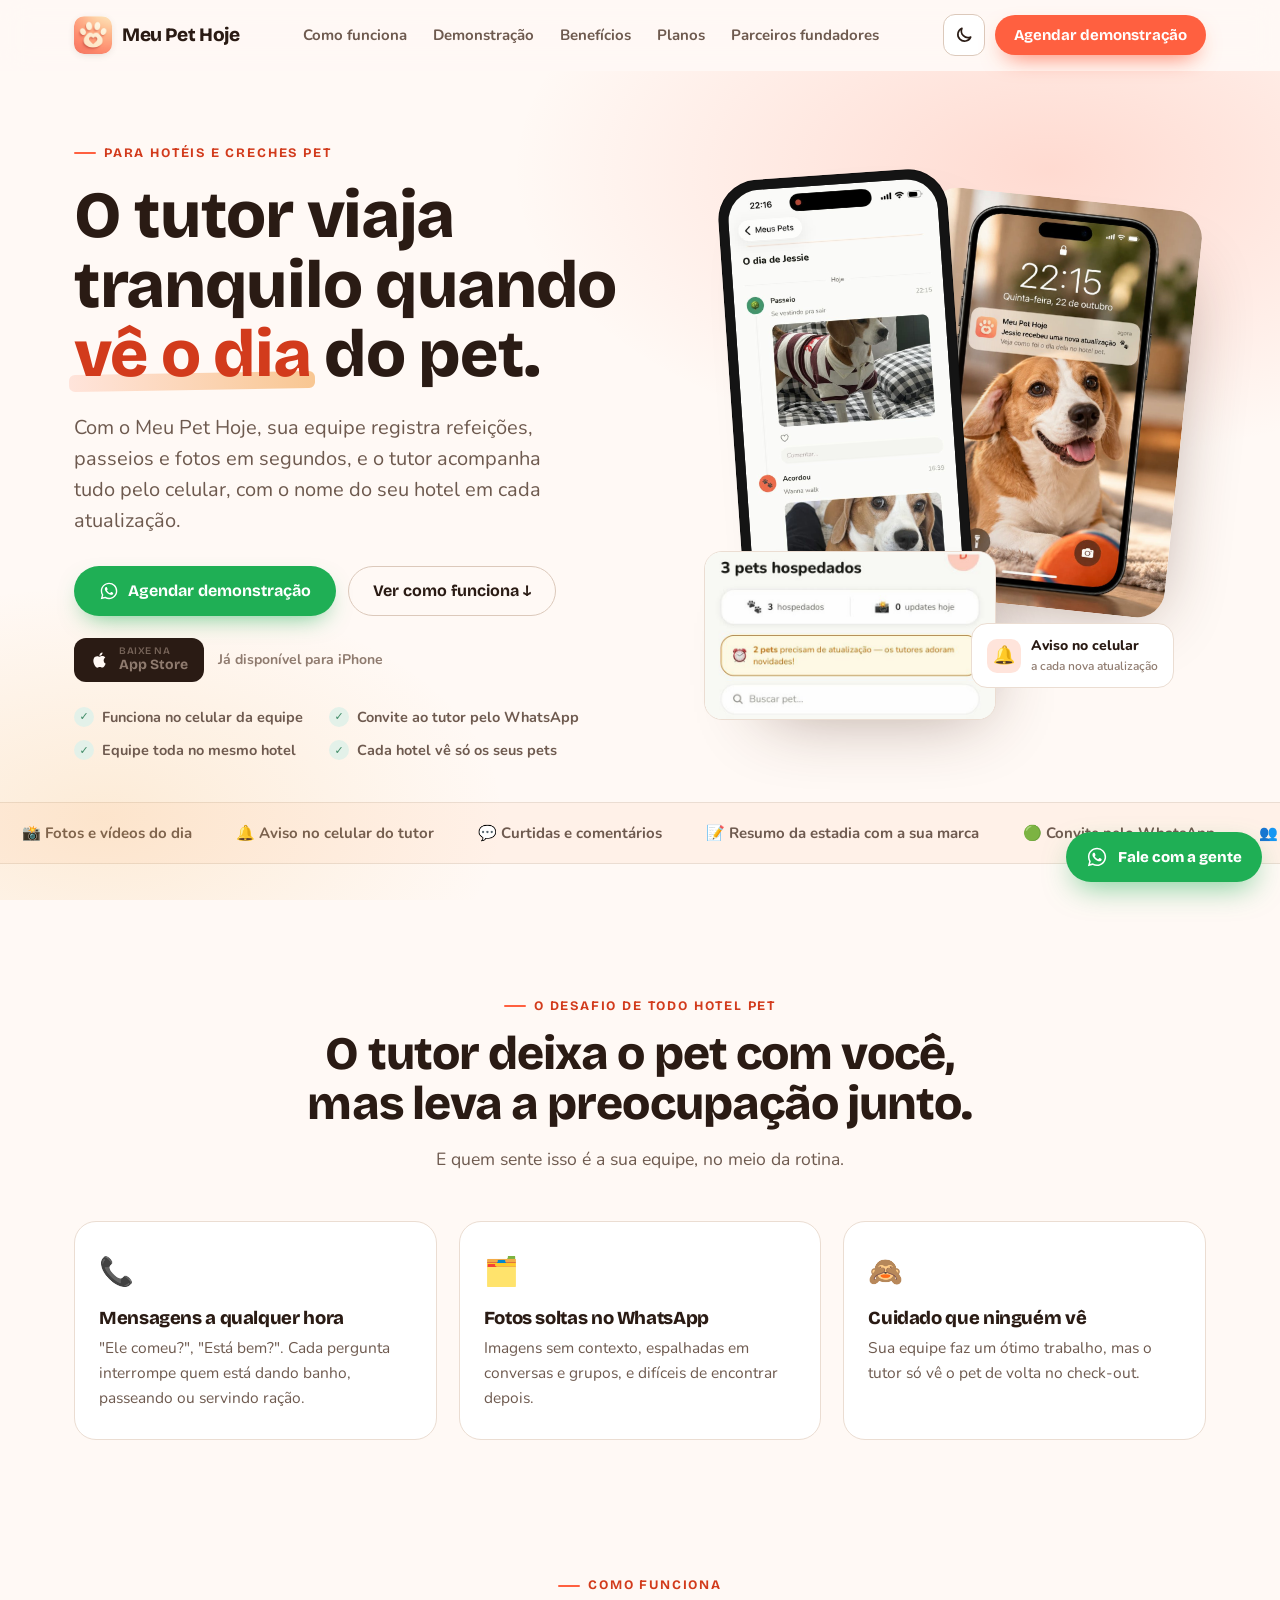
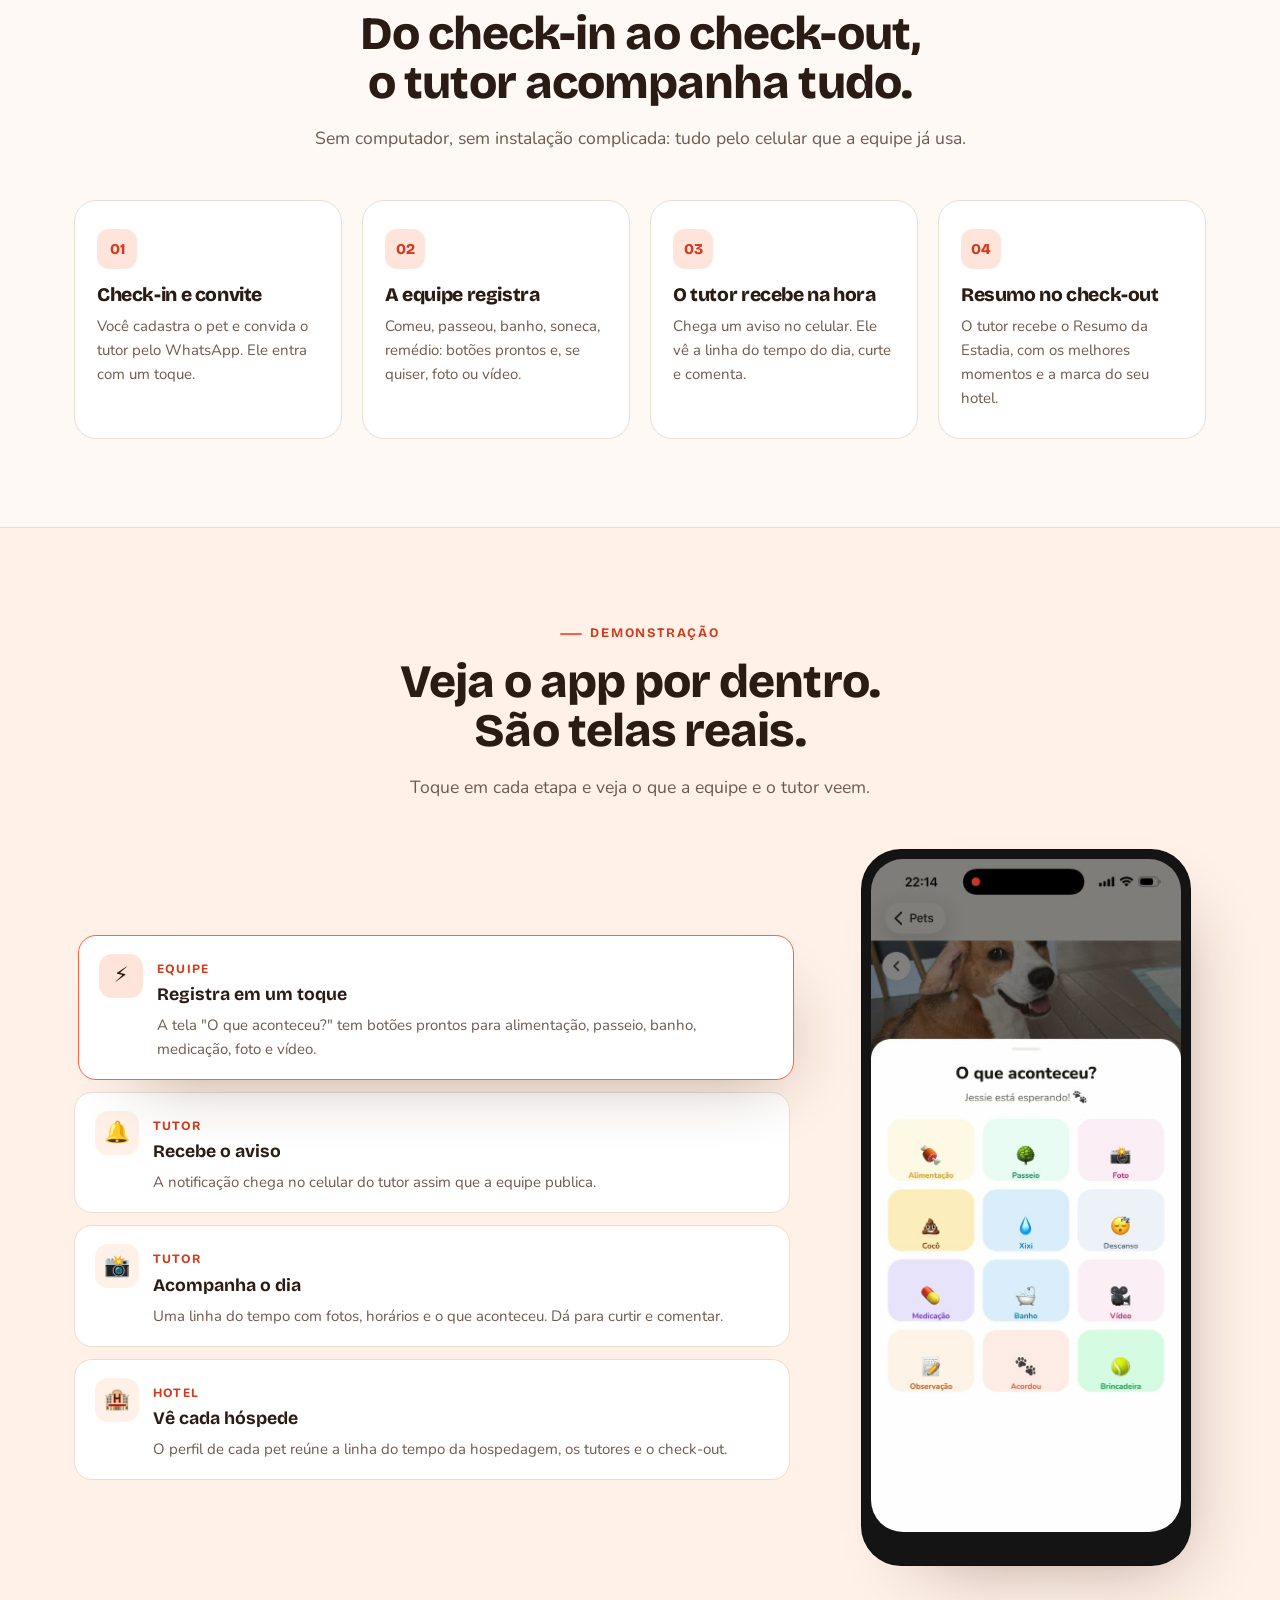
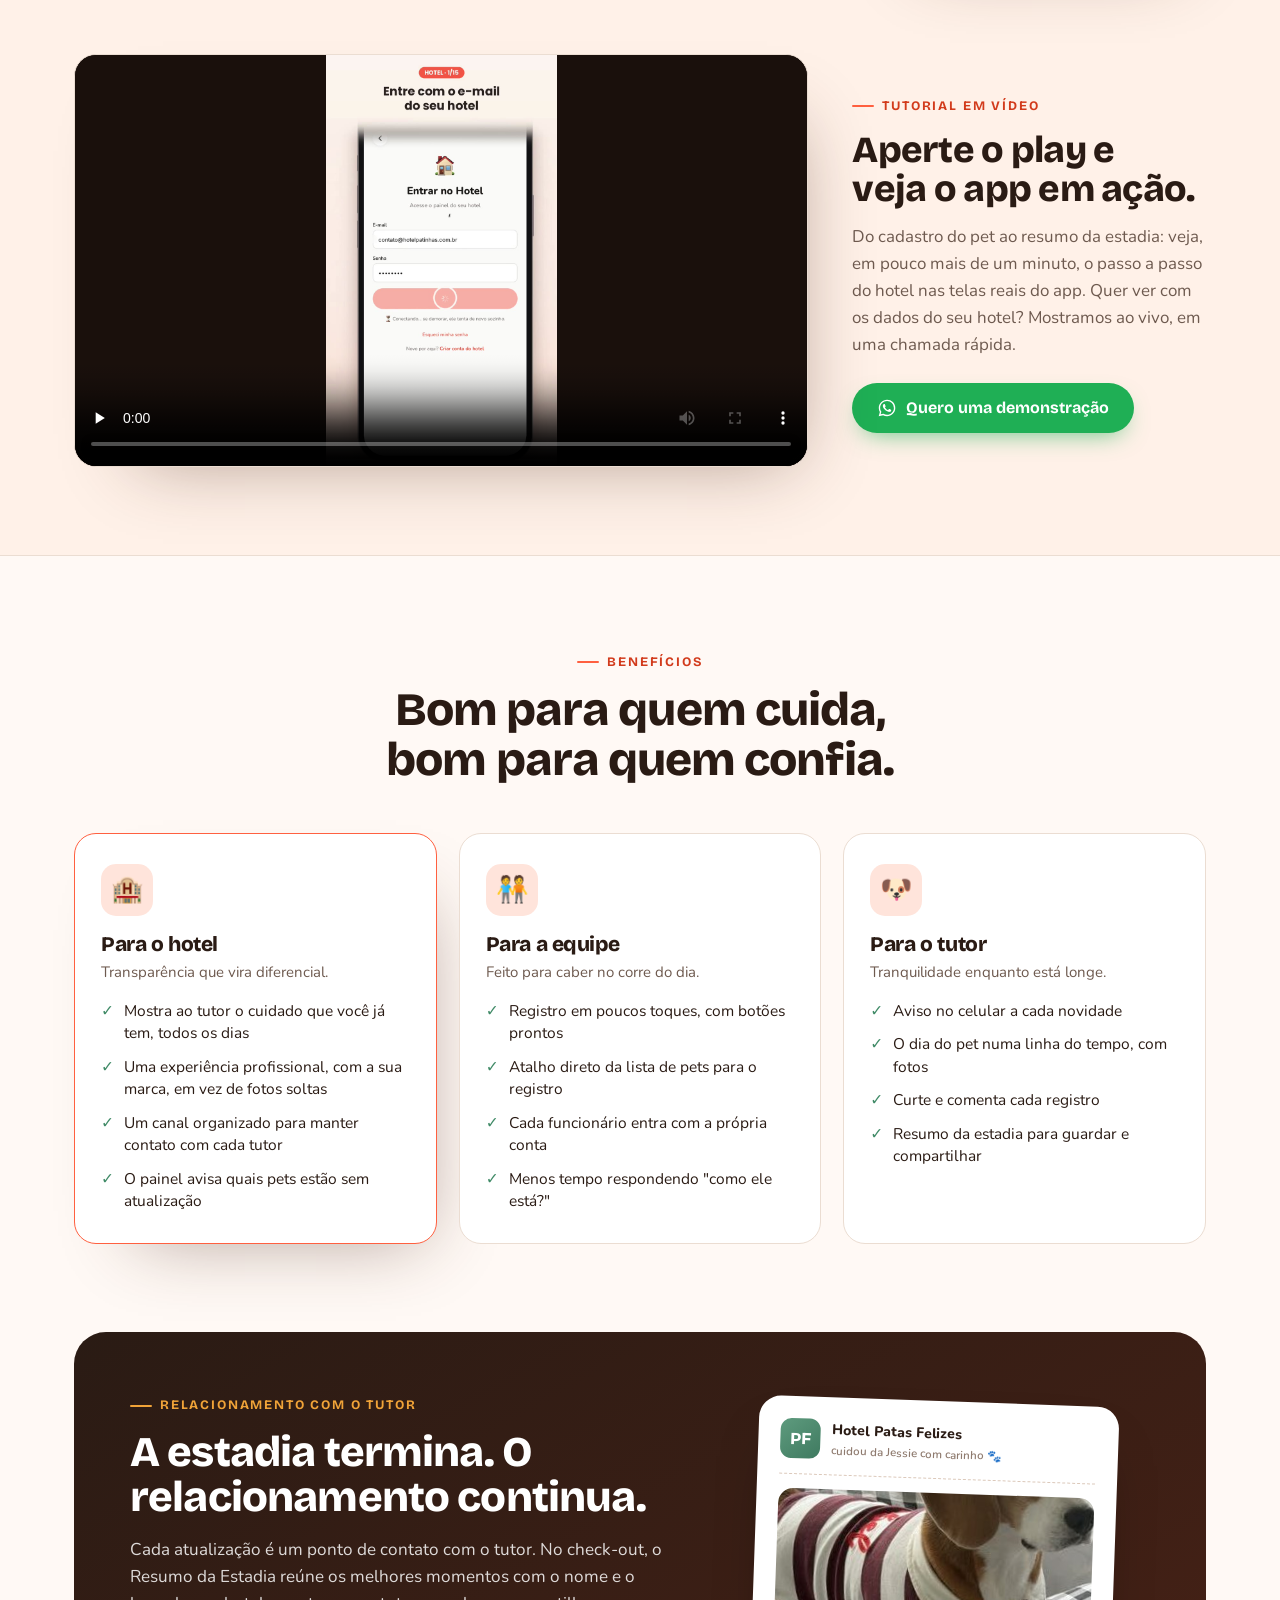
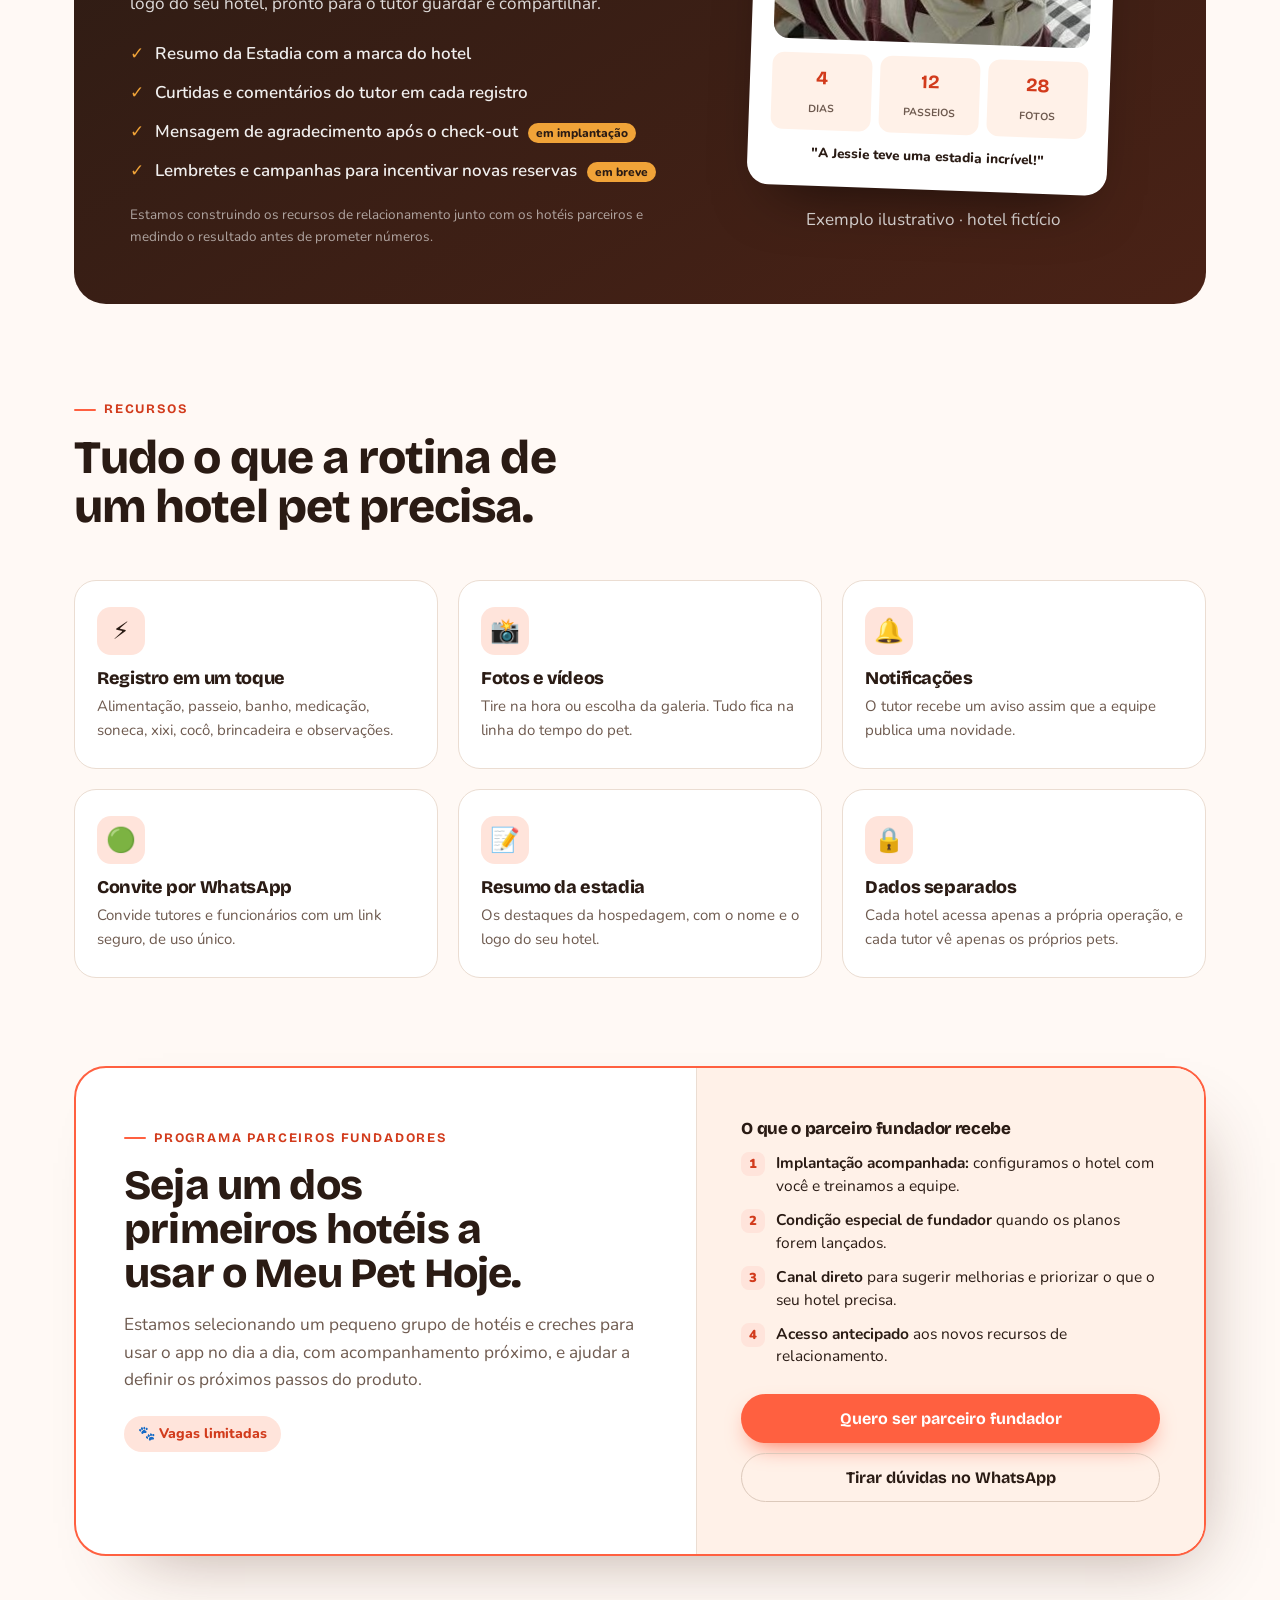
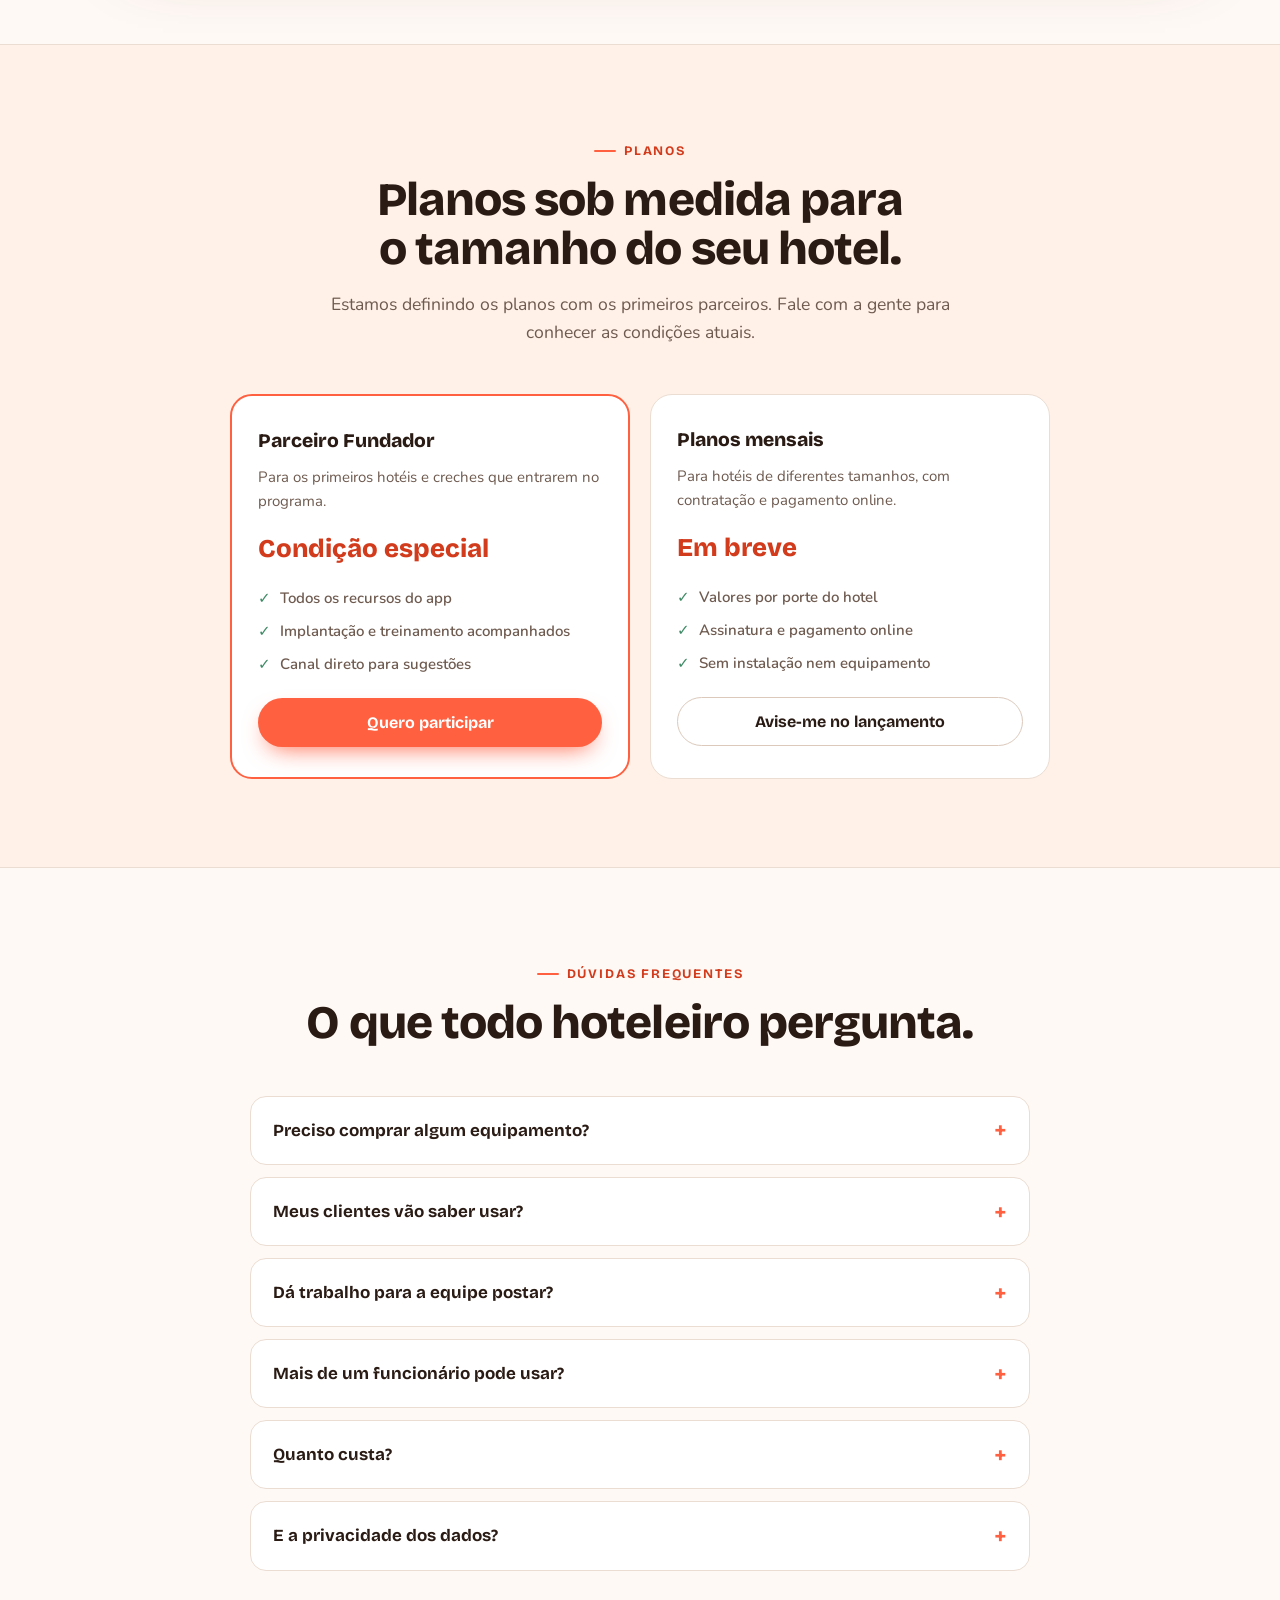
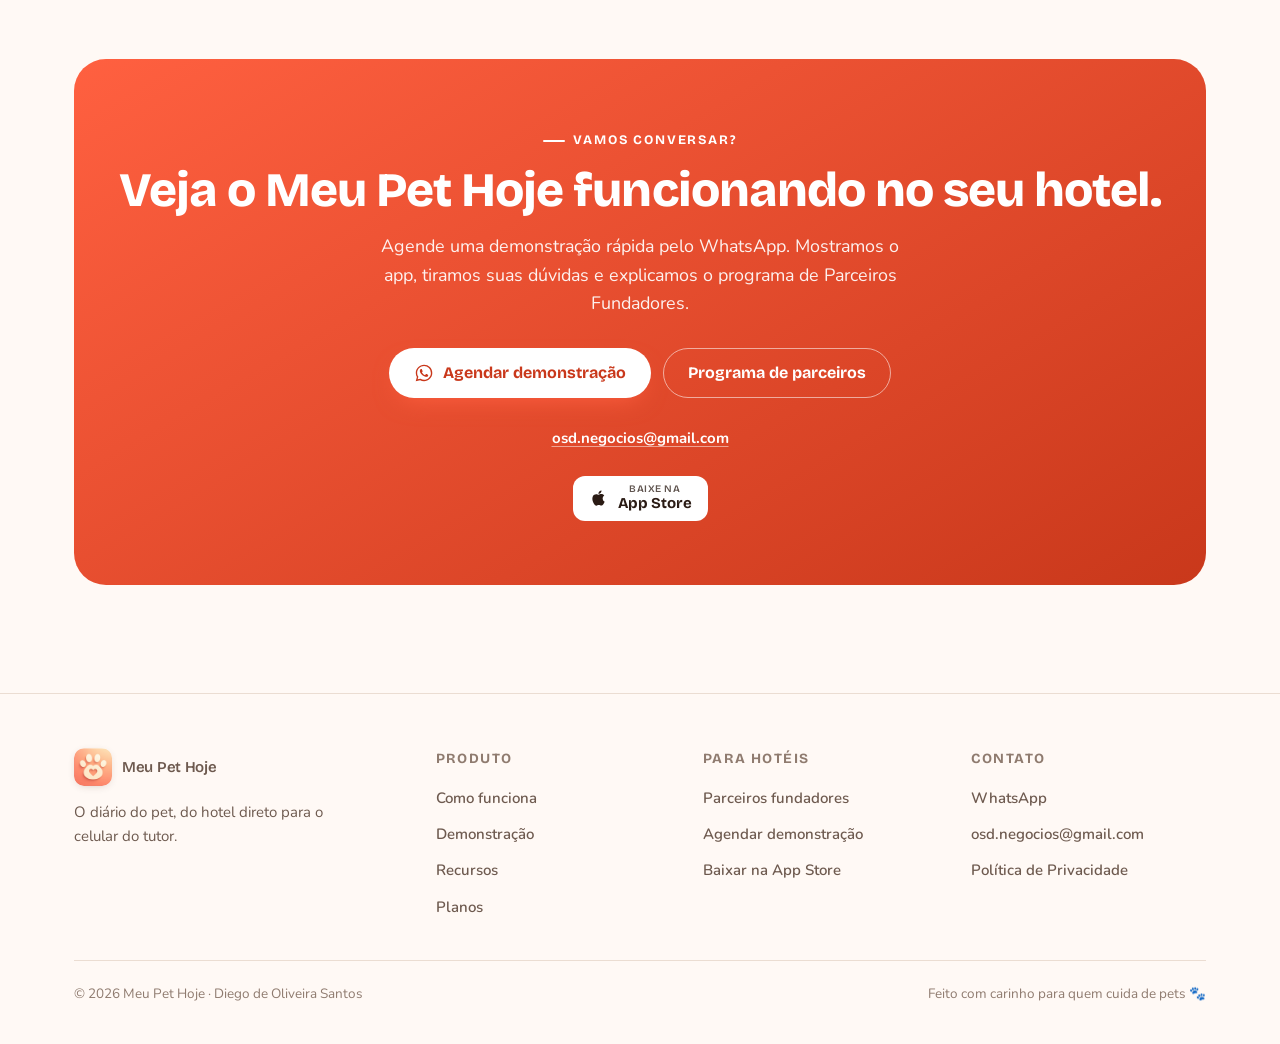
==== commit e9805618: "Add files via upload" ====
--- a/index.html
+++ b/index.html
@@ -25,7 +25,7 @@
 <link rel="preload" href="/assets/fonts/bricolage-grotesque-latin-800-normal.woff2" as="font" type="font/woff2" crossorigin />
 <link rel="preload" href="/assets/fonts/nunito-latin-400-normal.woff2" as="font" type="font/woff2" crossorigin />
 <link rel="stylesheet" href="/assets/css/site.css?v=2" />
-<link rel="stylesheet" href="/assets/css/home.css?v=4" />
+<link rel="stylesheet" href="/assets/css/home.css?v=5" />
 </head>
 <body>
 <svg width="0" height="0" style="position:absolute" aria-hidden="true">
@@ -103,41 +103,6 @@
   </section>
 
 
-  <!-- COMO FUNCIONA: VÍDEOS -->
-  <section class="blk tut" id="como" aria-labelledby="como-titulo">
-    <div class="wrap">
-      <div class="sec-head center">
-        <span class="eyebrow">Como funciona</span>
-        <h2 id="como-titulo">Veja o Meu Pet Hoje em uso</h2>
-        <p>Tutoriais curtos, com as telas reais do app.</p>
-      </div>
-      <div class="tut-tabs" role="tablist" aria-label="Tutoriais">
-        <button class="tut-tab" role="tab" id="tt-hotel" aria-controls="tp-hotel" aria-selected="true">🏨 Para o hotel</button>
-        <button class="tut-tab" role="tab" id="tt-tutor" aria-controls="tp-tutor" aria-selected="false" tabindex="-1">🐶 Para o tutor</button>
-      </div>
-      <div class="tut-panel" role="tabpanel" id="tp-hotel" aria-labelledby="tt-hotel">
-        <div class="tut-video">
-          <video controls playsinline preload="metadata" poster="/assets/img/poster-hotel-16x9.jpg" data-poster-v="/assets/img/poster-hotel-9x16.jpg" aria-label="Tutorial do Meu Pet Hoje para hotéis, 81 segundos, com narração">
-            <source src="/assets/video/tutorial-hotel-9x16.mp4" type="video/mp4" media="(max-width: 700px)" />
-            <source src="/assets/video/tutorial-hotel-16x9.mp4" type="video/mp4" />
-          </video>
-        </div>
-        <p class="tut-text">Cadastre pets, registre fotos e atualizações em poucos toques e compartilhe a rotina com os tutores.</p>
-        <a class="btn btn-wa" data-wa="demo" href="https://wa.me/13129897348"><svg><use href="#i-wa"/></svg> Solicite uma demonstração</a>
-      </div>
-      <div class="tut-panel" role="tabpanel" id="tp-tutor" aria-labelledby="tt-tutor" hidden>
-        <div class="tut-video">
-          <video controls playsinline preload="metadata" poster="/assets/img/poster-tutor-16x9.jpg" data-poster-v="/assets/img/poster-tutor-9x16.jpg" aria-label="Tutorial do Meu Pet Hoje para tutores, 34 segundos, com narração">
-            <source src="/assets/video/tutorial-tutor-9x16.mp4" type="video/mp4" media="(max-width: 700px)" />
-            <source src="/assets/video/tutorial-tutor-16x9.mp4" type="video/mp4" />
-          </video>
-        </div>
-        <p class="tut-text">Receba avisos e acompanhe a rotina do seu pet pelo app, mesmo de longe.</p>
-        <a class="btn btn-wa" data-wa="demo" href="https://wa.me/13129897348"><svg><use href="#i-wa"/></svg> Solicite uma demonstração</a>
-      </div>
-    </div>
-  </section>
-
   <!-- PROBLEMA -->
   <section class="blk" style="padding-bottom:40px">
     <div class="wrap">
@@ -154,11 +119,11 @@
     </div>
   </section>
 
-  <!-- PASSO A PASSO -->
-  <section class="blk" id="etapas">
-    <div class="wrap">
-      <div class="sec-head center reveal">
-        <span class="eyebrow">Passo a passo</span>
+  <!-- COMO FUNCIONA -->
+  <section class="blk" id="como">
+    <div class="wrap">
+      <div class="sec-head center reveal">
+        <span class="eyebrow">Como funciona</span>
         <h2>Do check-in ao check-out, o tutor acompanha tudo.</h2>
         <p>Sem computador, sem instalação complicada: tudo pelo celular que a equipe já usa.</p>
       </div>
@@ -196,14 +161,15 @@
 
       <div class="video-wrap reveal">
         <div class="video-shell">
-          <video controls playsinline preload="none" poster="/assets/img/tela-feed.jpg" aria-label="Vídeo de 25 segundos mostrando o Meu Pet Hoje em uso">
-            <source src="/assets/video/anuncio.mp4" type="video/mp4" />
+          <video controls playsinline preload="metadata" poster="/assets/img/poster-hotel-16x9.jpg" data-poster-v="/assets/img/poster-hotel-9x16.jpg" aria-label="Tutorial do Meu Pet Hoje para hotéis, 81 segundos, com narração">
+            <source src="/assets/video/tutorial-hotel-9x16.mp4" type="video/mp4" media="(max-width: 860px)" />
+            <source src="/assets/video/tutorial-hotel-16x9.mp4" type="video/mp4" />
           </video>
         </div>
         <div class="video-side">
-          <span class="eyebrow">Em 25 segundos</span>
+          <span class="eyebrow">Tutorial em vídeo</span>
           <h3>Aperte o play e veja o app em ação.</h3>
-          <p>O pet se hospeda, a equipe registra os momentos e o tutor acompanha pelo celular. Quer ver com os dados do seu hotel? Mostramos ao vivo, em uma chamada rápida.</p>
+          <p>Do cadastro do pet ao resumo da estadia: veja, em pouco mais de um minuto, o passo a passo do hotel nas telas reais do app. Quer ver com os dados do seu hotel? Mostramos ao vivo, em uma chamada rápida.</p>
           <div class="hero-cta"><a class="btn btn-wa" data-wa="demo" href="https://wa.me/13129897348"><svg><use href="#i-wa"/></svg> Quero uma demonstração</a></div>
         </div>
       </div>
@@ -432,6 +398,6 @@
   </div>
 </footer>
 <a class="wa-fab" data-wa="demo" href="https://wa.me/13129897348" aria-label="Falar no WhatsApp"><svg><use href="#i-wa"/></svg><span class="t">Fale com a gente</span></a>
-<script src="/assets/js/site.js?v=3"></script>
+<script src="/assets/js/site.js?v=4"></script>
 </body>
 </html>
--- a/assets/css/home.css
+++ b/assets/css/home.css
@@ -113,13 +113,13 @@
   .demo-view { max-width: 270px; }
 }
 
-.video-wrap { display: grid; grid-template-columns: .85fr 1.15fr; gap: 52px; align-items: center; margin-top: 88px; }
-.video-shell { position: relative; max-width: 300px; margin-inline: auto; border-radius: 34px; overflow: hidden; box-shadow: var(--shadow); border: 1px solid var(--line); background: #000; }
-.video-shell video { display: block; width: 100%; height: auto; }
+.video-wrap { display: grid; grid-template-columns: 1.35fr .65fr; gap: 44px; align-items: center; margin-top: 88px; }
+.video-shell { position: relative; width: 100%; aspect-ratio: 16 / 9; border-radius: 22px; overflow: hidden; box-shadow: var(--shadow); border: 1px solid var(--line); background: #1a100c; }
+.video-shell video { display: block; width: 100%; height: 100%; object-fit: contain; background: #1a100c; }
 .video-side h3 { font-size: clamp(1.6rem, 3vw, 2.3rem); margin-top: 14px; }
 .video-side p { color: var(--ink-soft); margin-top: 14px; font-size: 1.06rem; }
 .video-side .hero-cta { margin-top: 24px; }
-@media (max-width: 860px) { .video-wrap { grid-template-columns: 1fr; gap: 28px; margin-top: 64px; } .video-side { text-align: center; } .video-side .eyebrow, .video-side .hero-cta { justify-content: center; } }
+@media (max-width: 860px) { .video-wrap { grid-template-columns: 1fr; gap: 28px; margin-top: 64px; } .video-shell { max-width: 380px; margin-inline: auto; aspect-ratio: 9 / 16; } .video-side { text-align: center; } .video-side .eyebrow, .video-side .hero-cta { justify-content: center; } }
 
 /* ---------- Audience benefits ---------- */
 .aud { display: grid; grid-template-columns: repeat(3, 1fr); gap: 22px; }
@@ -216,28 +216,3 @@
 .contacts a { color: #fff; text-decoration: underline; text-underline-offset: 3px; text-decoration-color: rgba(255,255,255,.5); }
 .final-card .store-pill { background: #fff; color: #2A1B14; margin-top: 26px; }
 @media (max-width: 480px) { .final-card { padding: 46px 18px; } .final-card .hero-cta .btn { width: 100%; } }
-
-/* ---------- Tutoriais em vídeo (Como funciona) ---------- */
-.tut { padding-top: 72px; }
-.tut-tabs { display: flex; justify-content: center; gap: 10px; margin: 0 auto 28px; flex-wrap: wrap; }
-.tut-tab {
-  font: inherit; font-family: var(--display); font-weight: 700; font-size: 16px; cursor: pointer;
-  padding: 12px 22px; border-radius: 100px; border: 1.5px solid var(--line-strong);
-  background: var(--surface); color: var(--ink-soft); transition: border-color .15s, background .15s, color .15s;
-}
-.tut-tab:hover { border-color: var(--accent); color: var(--accent-deep); }
-.tut-tab[aria-selected="true"] { background: var(--accent); border-color: var(--accent); color: #fff; }
-.tut-panel { display: flex; flex-direction: column; align-items: center; text-align: center; }
-.tut-panel[hidden] { display: none; }
-.tut-video {
-  width: 100%; max-width: 900px; aspect-ratio: 16 / 9; border-radius: 22px; overflow: hidden;
-  background: #1a100c; box-shadow: var(--shadow); border: 1px solid var(--line);
-}
-.tut-video video { display: block; width: 100%; height: 100%; object-fit: contain; background: #1a100c; }
-.tut-text { color: var(--ink-soft); font-size: 1.08rem; max-width: 52ch; margin: 22px auto 20px; }
-@media (max-width: 700px) {
-  .tut { padding-top: 48px; }
-  .tut-video { max-width: 380px; aspect-ratio: 9 / 16; }
-  .tut-tab { flex: 1 1 0; padding: 12px 10px; font-size: 15px; }
-  .tut-panel .btn { width: 100%; max-width: 380px; }
-}
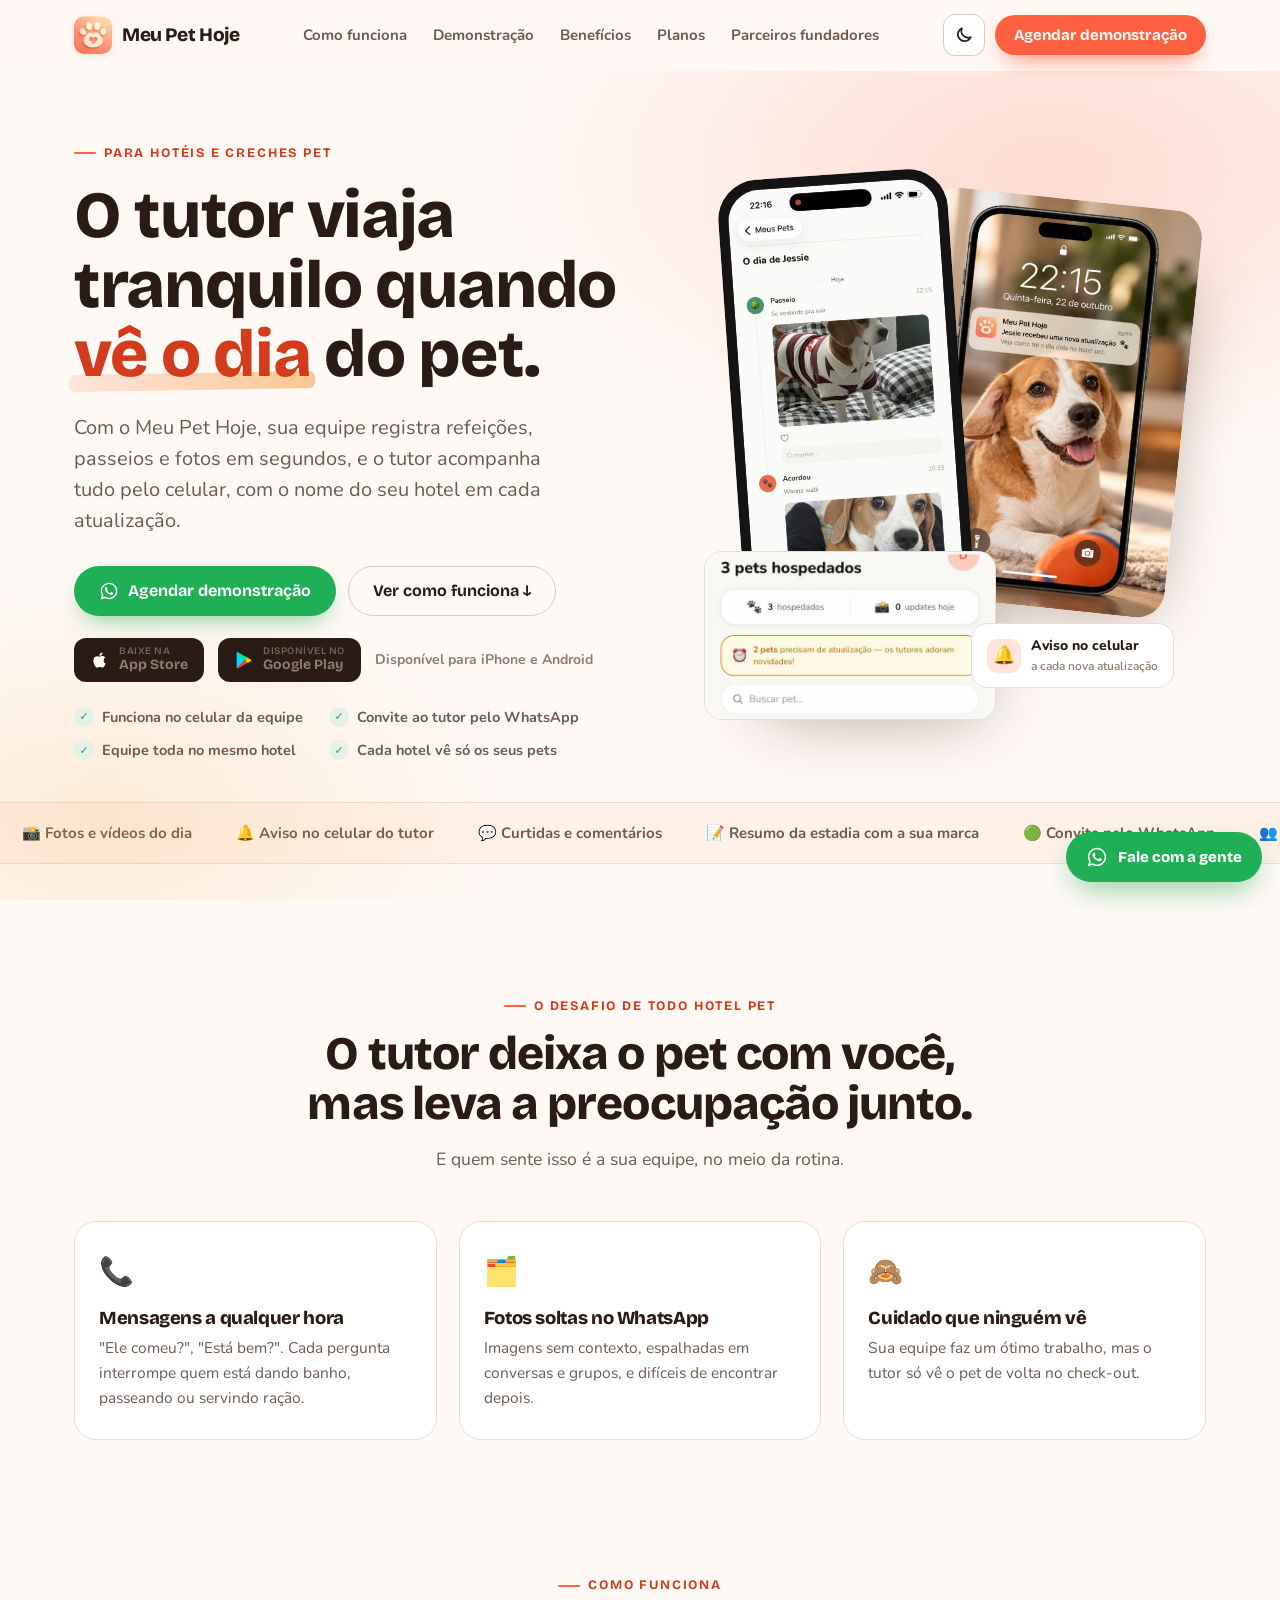
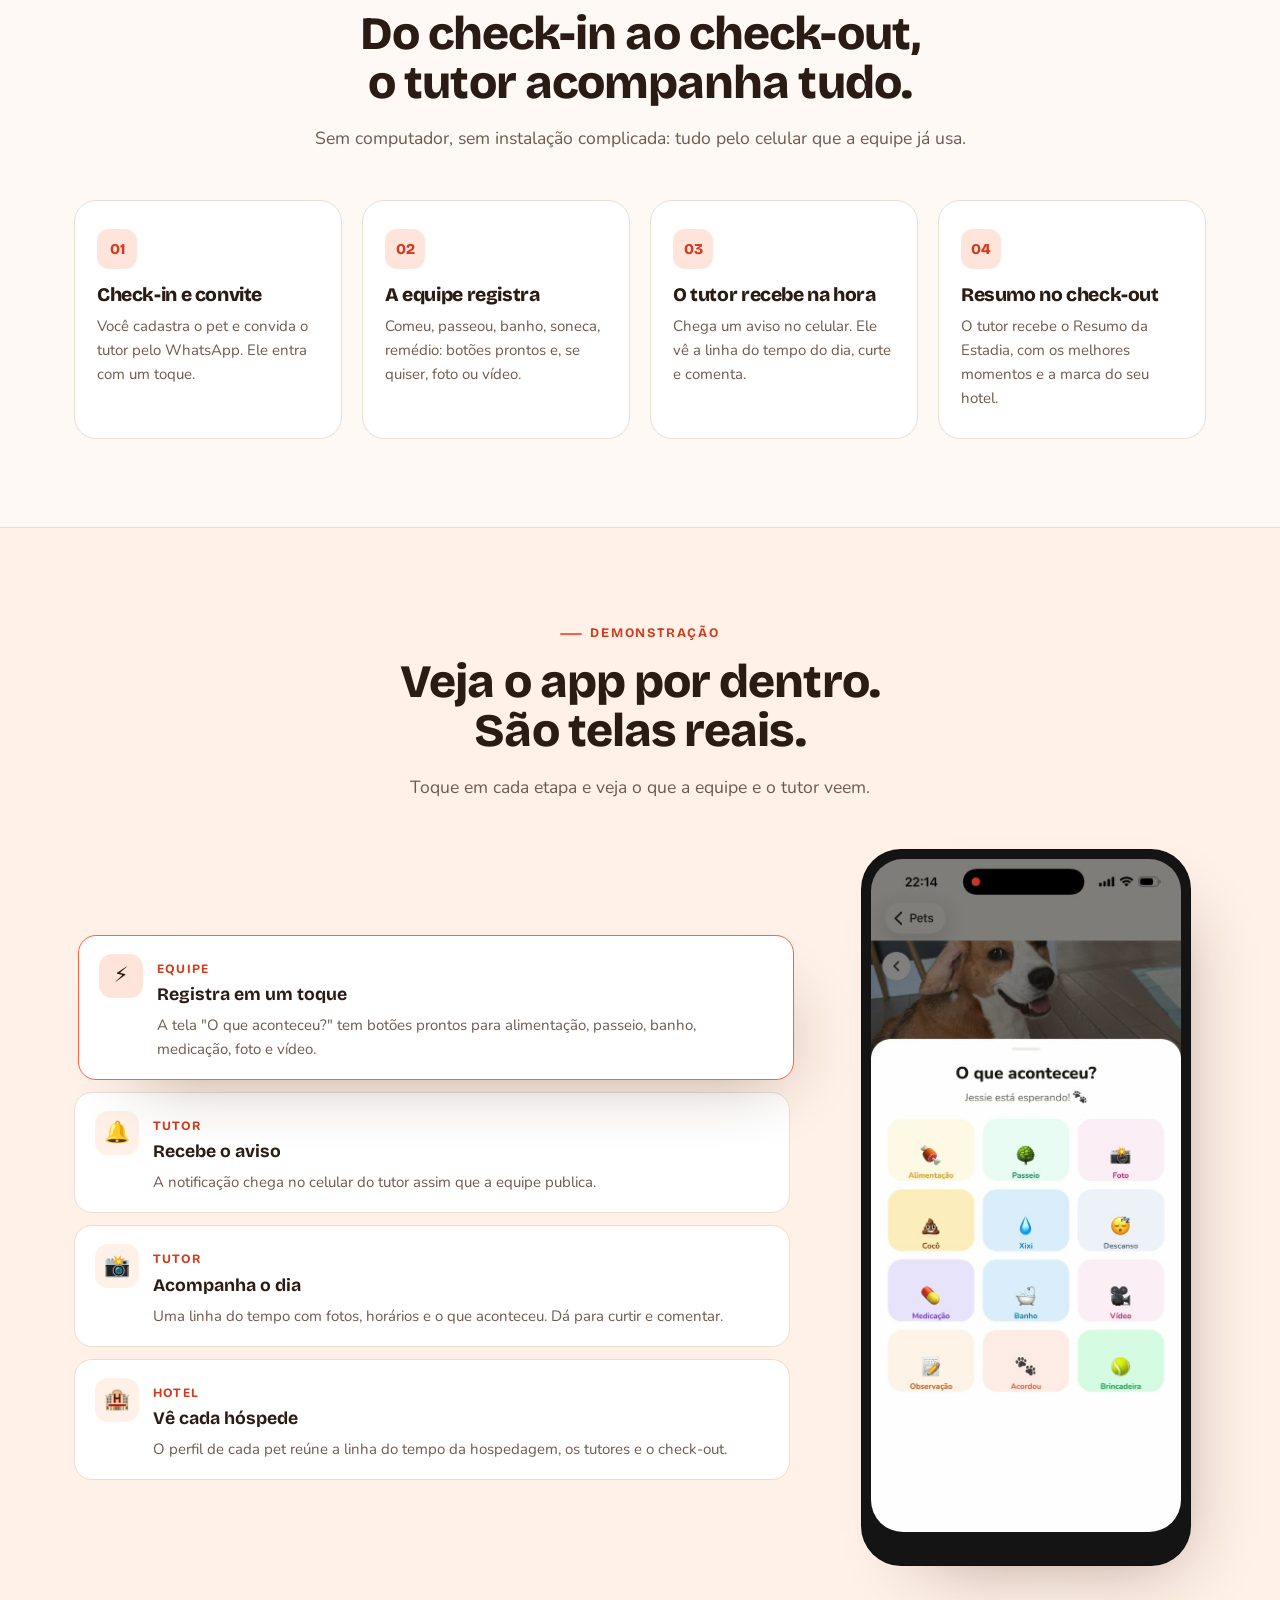
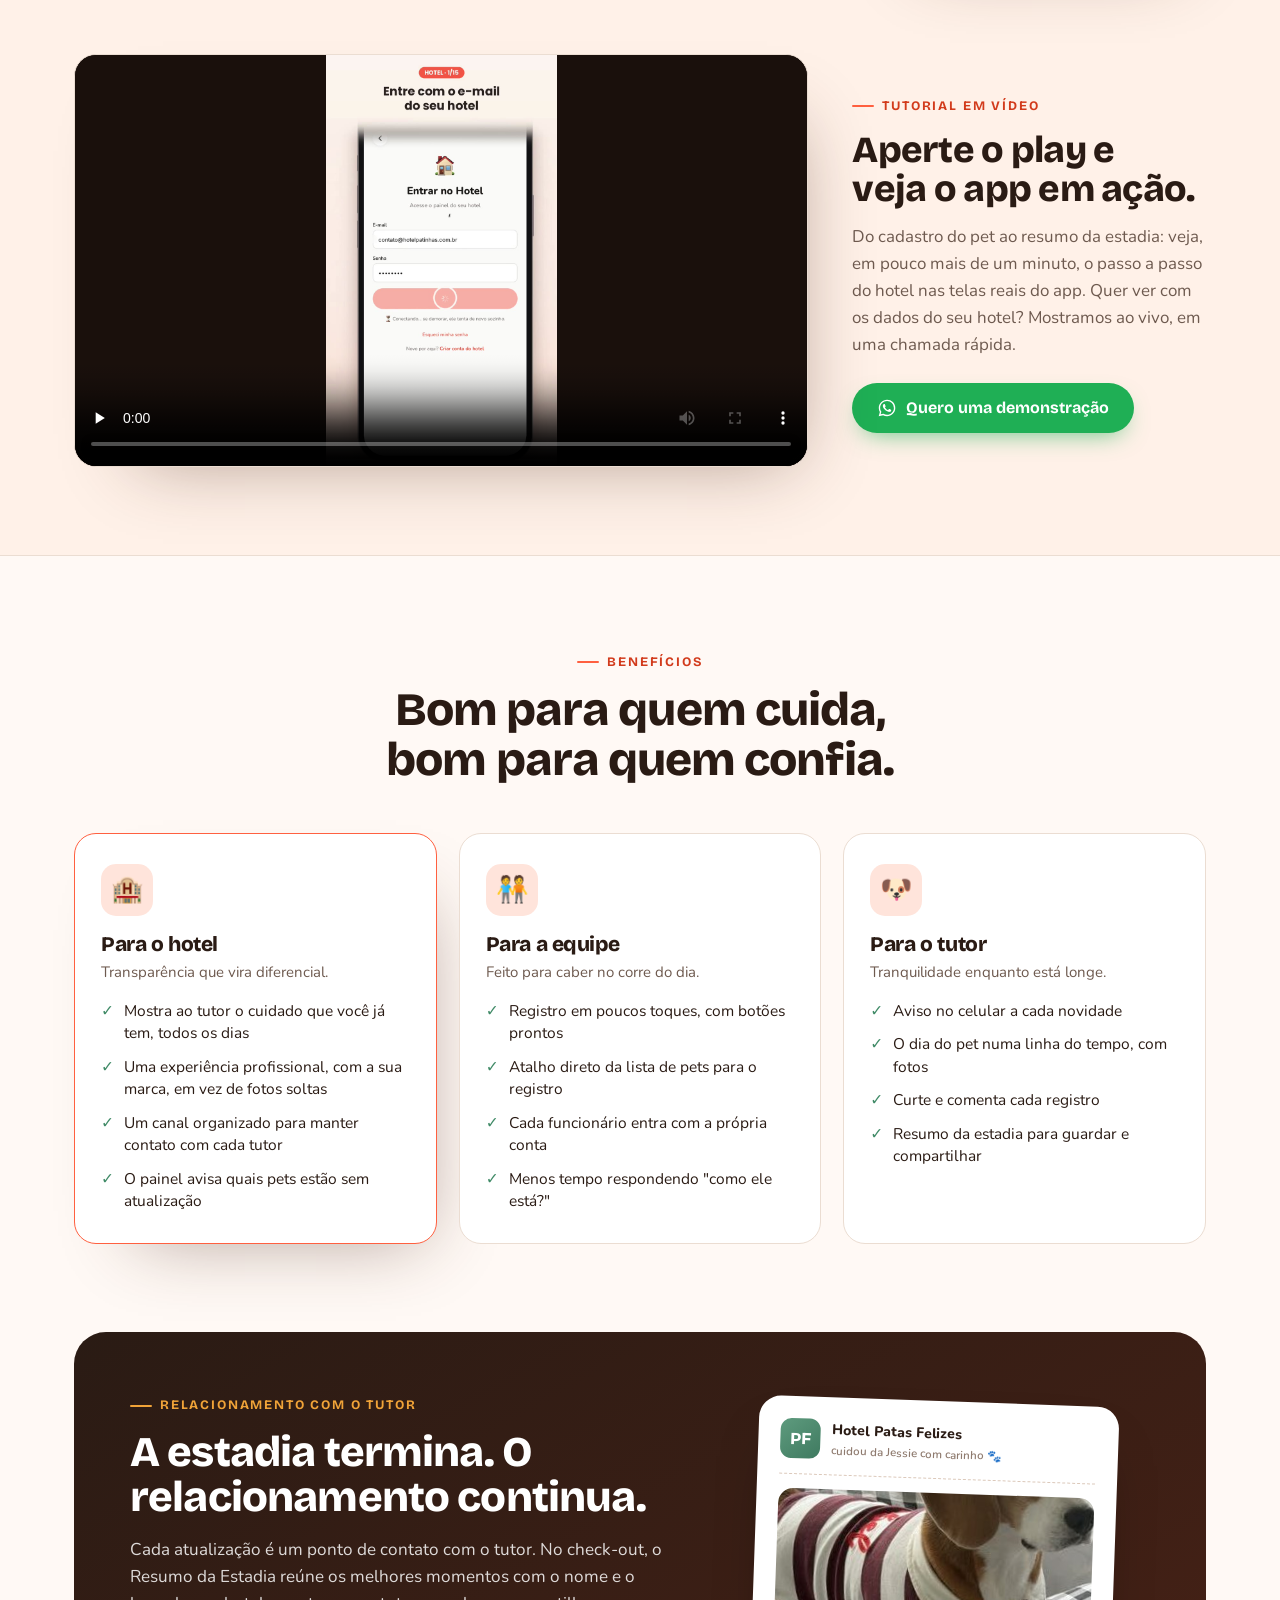
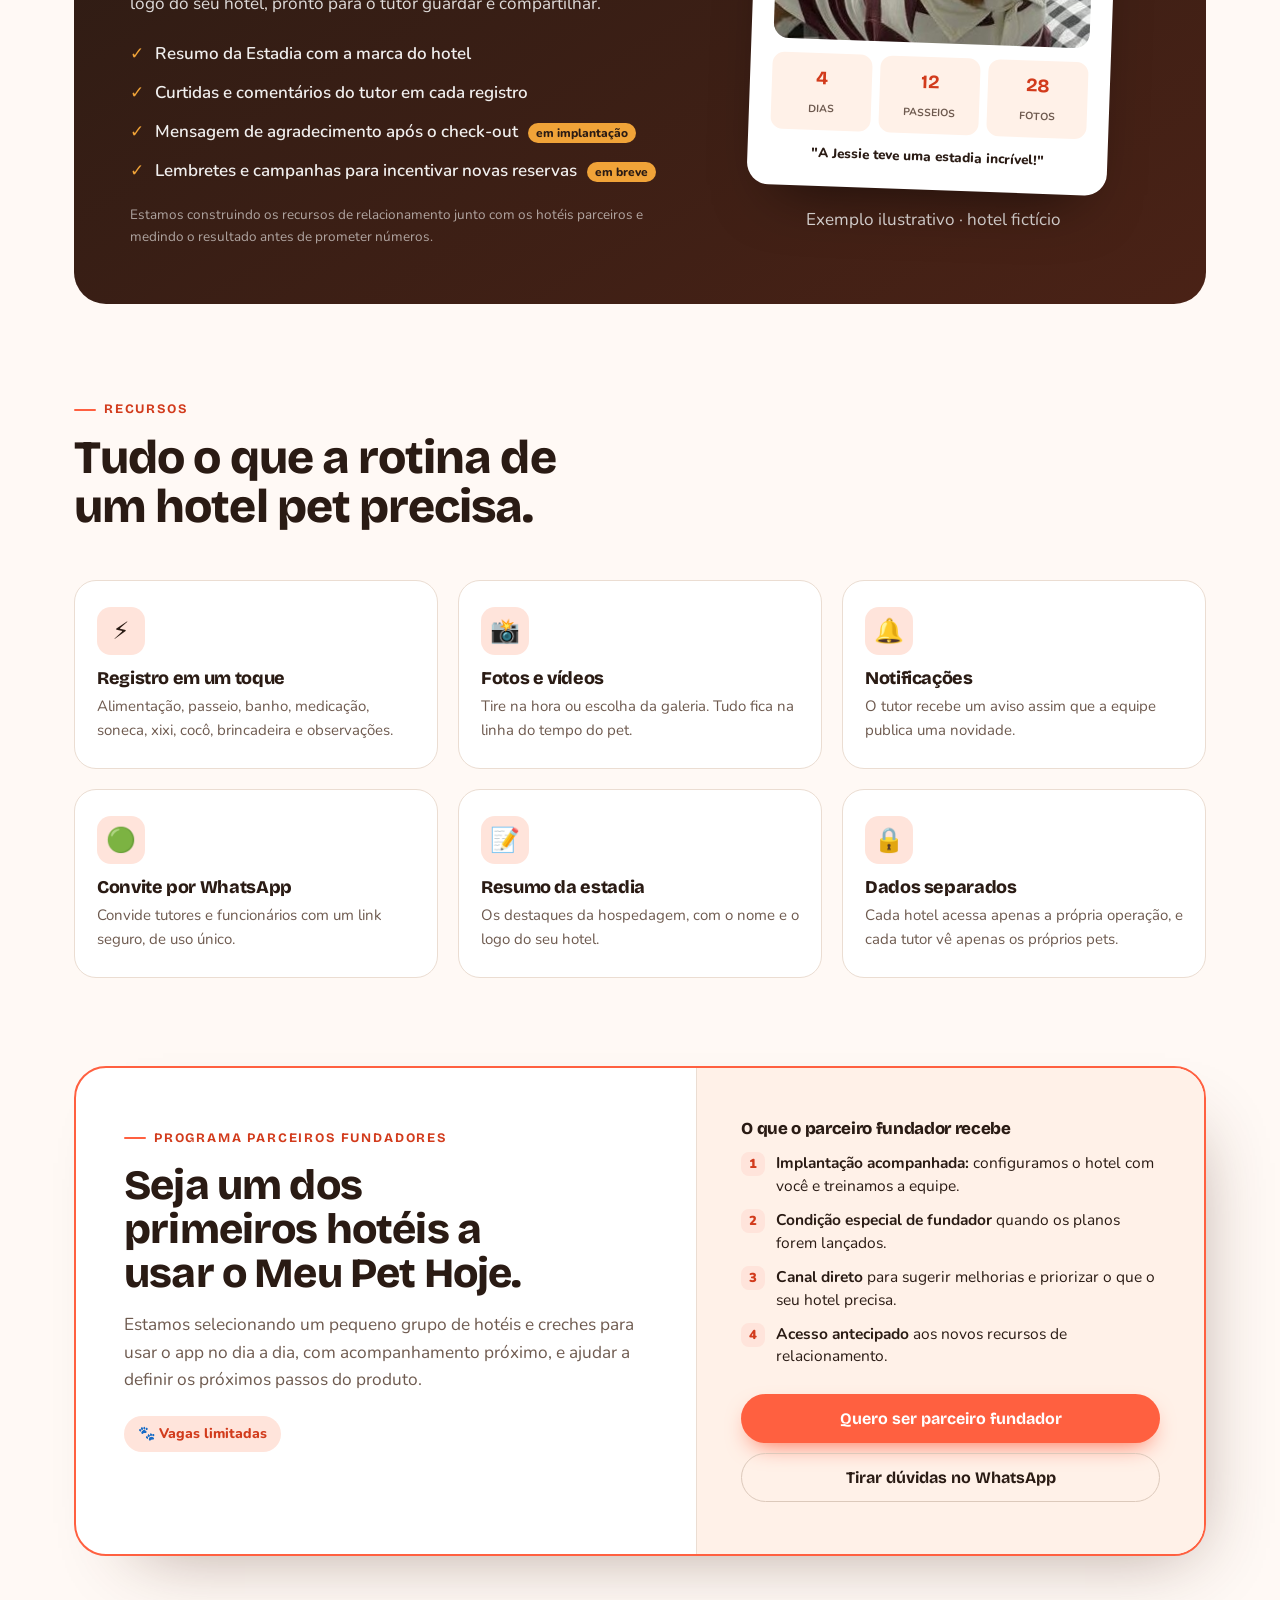
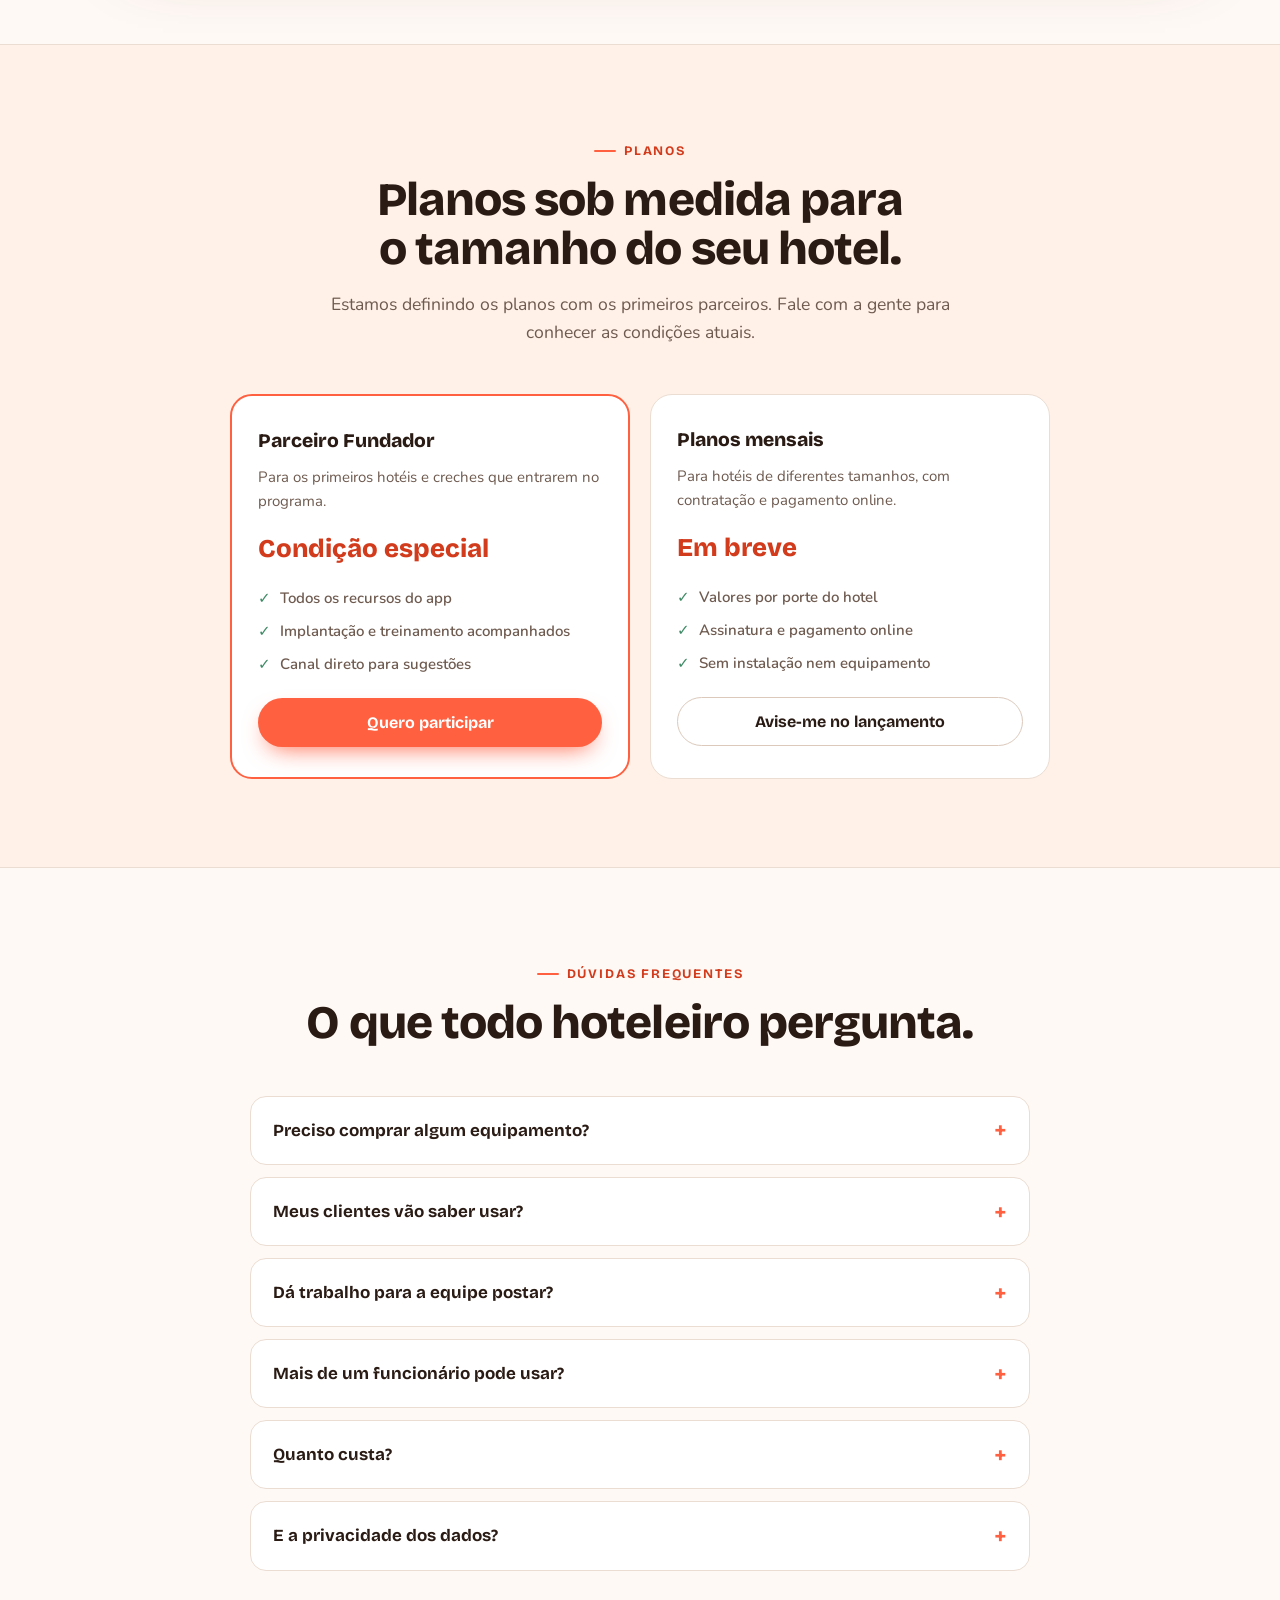
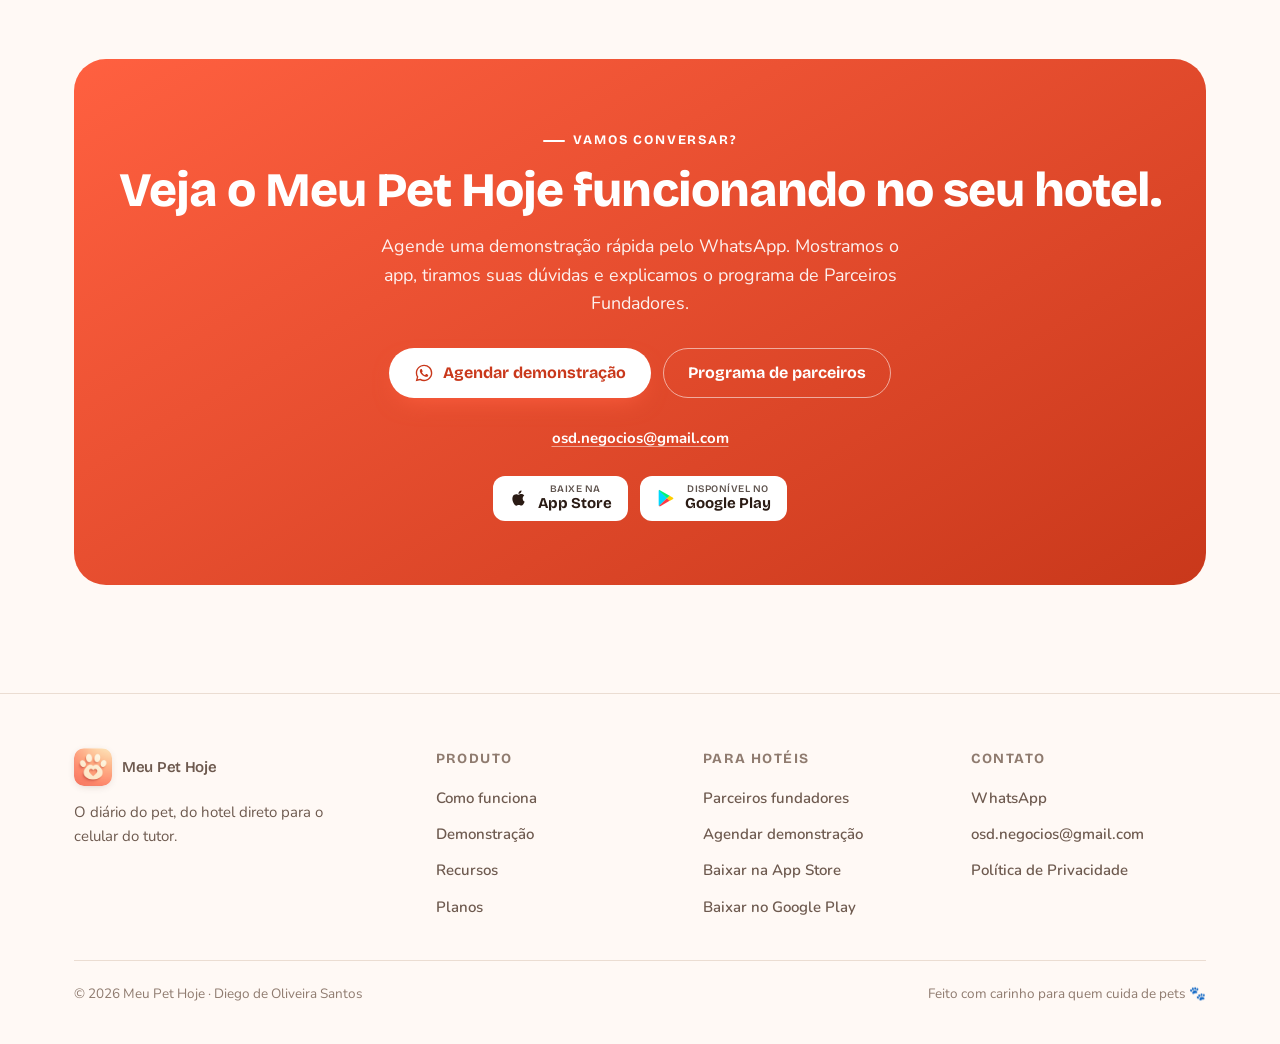
==== commit 67726da3: "Add files via upload" ====
--- a/index.html
+++ b/index.html
@@ -24,14 +24,16 @@
 <link rel="manifest" href="/site.webmanifest" />
 <link rel="preload" href="/assets/fonts/bricolage-grotesque-latin-800-normal.woff2" as="font" type="font/woff2" crossorigin />
 <link rel="preload" href="/assets/fonts/nunito-latin-400-normal.woff2" as="font" type="font/woff2" crossorigin />
-<link rel="stylesheet" href="/assets/css/site.css?v=2" />
-<link rel="stylesheet" href="/assets/css/home.css?v=5" />
+<link rel="stylesheet" href="/assets/css/site.css?v=4" />
+<link rel="stylesheet" href="/assets/css/home.css?v=6" />
 </head>
 <body>
 <svg width="0" height="0" style="position:absolute" aria-hidden="true">
   <symbol id="i-wa" viewBox="0 0 24 24"><path fill="currentColor" d="M12.04 2C6.58 2 2.13 6.45 2.13 11.91c0 1.75.46 3.45 1.32 4.95L2.05 22l5.25-1.38a9.9 9.9 0 0 0 4.74 1.21h.01c5.46 0 9.91-4.45 9.91-9.91 0-2.65-1.03-5.14-2.9-7.01A9.82 9.82 0 0 0 12.04 2Zm0 18.15h-.01a8.23 8.23 0 0 1-4.2-1.15l-.3-.18-3.12.82.83-3.04-.2-.31a8.2 8.2 0 0 1-1.26-4.38c0-4.54 3.7-8.24 8.25-8.24 2.2 0 4.27.86 5.83 2.42a8.18 8.18 0 0 1 2.41 5.83c0 4.54-3.7 8.23-8.23 8.23Zm4.52-6.16c-.25-.12-1.47-.72-1.69-.81-.23-.08-.39-.12-.56.13-.16.25-.64.81-.78.97-.14.17-.29.19-.54.06-.25-.12-1.05-.39-1.99-1.23-.74-.66-1.23-1.47-1.38-1.72-.14-.25-.02-.38.11-.51.11-.11.25-.29.37-.43.13-.15.17-.25.25-.42.08-.17.04-.31-.02-.43-.06-.13-.56-1.34-.76-1.84-.2-.48-.41-.42-.56-.43h-.48c-.17 0-.43.06-.66.31-.22.25-.86.85-.86 2.07 0 1.22.89 2.4 1.01 2.56.12.17 1.75 2.67 4.23 3.74.59.26 1.05.41 1.41.52.59.19 1.13.16 1.56.1.48-.07 1.47-.6 1.67-1.18.21-.58.21-1.07.14-1.18-.06-.1-.22-.16-.47-.29Z"/></symbol>
+  <symbol id="i-gplay" viewBox="0 0 24 24"><path fill="#00D7FE" d="M3.6 2.3c-.3.3-.4.7-.4 1.3v16.8c0 .6.1 1 .4 1.3l.1.1 9.4-9.4v-.2L3.7 2.2z"/><path fill="#FFCE00" d="M16.2 15.5l-3.1-3.1v-.2l3.1-3.1.1.1 3.7 2.1c1.1.6 1.1 1.6 0 2.2l-3.7 2.1z"/><path fill="#FF3A44" d="M16.3 15.4L13.1 12.3l-9.5 9.4c.4.4.9.4 1.6.1l11.1-6.4"/><path fill="#00F076" d="M16.3 9.2L5.2 2.9c-.7-.4-1.2-.3-1.6.1l9.5 9.3z"/></symbol>
   <symbol id="i-apple" viewBox="0 0 24 24"><path fill="currentColor" d="M16.37 12.6c-.02-2.3 1.88-3.4 1.96-3.46-1.07-1.56-2.73-1.77-3.32-1.8-1.41-.14-2.76.83-3.48.83-.72 0-1.83-.81-3-.79-1.55.02-2.97.9-3.77 2.28-1.6 2.79-.41 6.92 1.16 9.18.76 1.11 1.67 2.35 2.87 2.31 1.15-.05 1.58-.75 2.97-.75 1.39 0 1.78.75 3 .72 1.24-.02 2.02-1.13 2.78-2.24.87-1.28 1.23-2.52 1.25-2.59-.03-.01-2.4-.92-2.42-3.69ZM14.1 5.82c.64-.77 1.07-1.85.95-2.92-.92.04-2.03.61-2.69 1.38-.59.68-1.1 1.77-.96 2.82 1.02.08 2.06-.52 2.7-1.28Z"/></symbol>
   <symbol id="i-menu" viewBox="0 0 24 24"><path fill="none" stroke="currentColor" stroke-width="2" stroke-linecap="round" d="M4 7h16M4 12h16M4 17h16"/></symbol>
+  <symbol id="i-sun" viewBox="0 0 24 24"><g fill="none" stroke="currentColor" stroke-width="2" stroke-linecap="round"><circle cx="12" cy="12" r="4.2"/><path d="M12 2.5v2.2M12 19.3v2.2M2.5 12h2.2M19.3 12h2.2M5.3 5.3l1.6 1.6M17.1 17.1l1.6 1.6M5.3 18.7l1.6-1.6M17.1 6.9l1.6-1.6"/></g></symbol>
   <symbol id="i-moon" viewBox="0 0 24 24"><path fill="none" stroke="currentColor" stroke-width="2" stroke-linejoin="round" d="M20 14.5A8 8 0 0 1 9.5 4a8 8 0 1 0 10.5 10.5Z"/></symbol>
   <symbol id="i-mail" viewBox="0 0 24 24"><path fill="none" stroke="currentColor" stroke-width="2" stroke-linejoin="round" d="M3 6h18v12H3zM3 7l9 6 9-6"/></symbol>
 </svg>
@@ -76,7 +78,8 @@
         </div>
         <div class="hero-store">
           <a class="store-pill" data-appstore href="https://apps.apple.com/br/app/meu-pet-hoje/id6774032771"><svg><use href="#i-apple"/></svg><span><small>BAIXE NA</small>App Store</span></a>
-          <span>Já disponível para iPhone</span>
+          <a class="store-pill" data-playstore href="https://play.google.com/store/apps/details?id=com.meupethoje.app"><svg><use href="#i-gplay"/></svg><span><small>DISPONÍVEL NO</small>Google Play</span></a>
+          <span>Disponível para iPhone e Android</span>
         </div>
         <ul class="ticks">
           <li><span class="tk">✓</span> Funciona no celular da equipe</li>
@@ -356,7 +359,10 @@
         <div class="contacts">
           <a data-email="Quero conhecer o Meu Pet Hoje" href="mailto:osd.negocios@gmail.com">osd.negocios@gmail.com</a>
         </div>
-        <a class="store-pill" data-appstore href="https://apps.apple.com/br/app/meu-pet-hoje/id6774032771"><svg><use href="#i-apple"/></svg><span><small>BAIXE NA</small>App Store</span></a>
+        <div class="store-row">
+          <a class="store-pill" data-appstore href="https://apps.apple.com/br/app/meu-pet-hoje/id6774032771"><svg><use href="#i-apple"/></svg><span><small>BAIXE NA</small>App Store</span></a>
+          <a class="store-pill" data-playstore href="https://play.google.com/store/apps/details?id=com.meupethoje.app"><svg><use href="#i-gplay"/></svg><span><small>DISPONÍVEL NO</small>Google Play</span></a>
+        </div>
       </div>
     </div>
   </section>
@@ -383,6 +389,7 @@
           <li><a href="/parceiros.html">Parceiros fundadores</a></li>
           <li><a data-wa="demo" href="https://wa.me/13129897348">Agendar demonstração</a></li>
           <li><a data-appstore href="https://apps.apple.com/br/app/meu-pet-hoje/id6774032771">Baixar na App Store</a></li>
+          <li><a data-playstore href="https://play.google.com/store/apps/details?id=com.meupethoje.app">Baixar no Google Play</a></li>
         </ul>
       </div>
       <div>
@@ -398,6 +405,6 @@
   </div>
 </footer>
 <a class="wa-fab" data-wa="demo" href="https://wa.me/13129897348" aria-label="Falar no WhatsApp"><svg><use href="#i-wa"/></svg><span class="t">Fale com a gente</span></a>
-<script src="/assets/js/site.js?v=4"></script>
+<script src="/assets/js/site.js?v=6"></script>
 </body>
 </html>
--- a/assets/css/site.css
+++ b/assets/css/site.css
@@ -112,7 +112,7 @@
 }
 header.nav.scrolled { border-bottom-color: var(--line); }
 .nav-inner { display: flex; align-items: center; justify-content: space-between; height: 70px; gap: 16px; }
-.brand { display: flex; align-items: center; gap: 10px; font-family: var(--display); font-weight: 800; font-size: 19px; letter-spacing: -.02em; white-space: nowrap; }
+.brand { display: flex; align-items: center; gap: 10px; font-family: var(--display); font-weight: 800; font-size: 19px; letter-spacing: -.02em; white-space: nowrap; flex-shrink: 0; }
 .brand img { width: 38px; height: 38px; border-radius: 10px; box-shadow: var(--shadow-sm); }
 .nav-links { display: flex; align-items: center; gap: 26px; }
 .nav-links a { font-weight: 700; font-size: 15px; color: var(--ink-soft); transition: color .15s; }
@@ -125,12 +125,15 @@
 }
 .icon-btn:hover { border-color: var(--accent); }
 .icon-btn svg { width: 20px; height: 20px; }
+@keyframes mph-spin { from { transform: rotate(-90deg) scale(.6); opacity: .2; } to { transform: none; opacity: 1; } }
+#themeBtn.spin svg { animation: mph-spin .45s cubic-bezier(.2,.8,.2,1); }
+@media (prefers-reduced-motion: reduce) { #themeBtn.spin svg { animation: none; } }
 .menu-btn { display: none; }
 @media (max-width: 960px) {
   .nav-links { display: none; }
   .menu-btn { display: grid; }
 }
-@media (max-width: 420px) { .nav-right .btn { display: none; } }
+@media (max-width: 600px) { .nav-right .btn { display: none; } }
 .drawer {
   position: fixed; inset: 70px 0 auto 0; z-index: 59; background: var(--bg);
   border-bottom: 1px solid var(--line); box-shadow: var(--shadow);
@@ -180,7 +183,7 @@
 .wa-fab svg { width: 22px; height: 22px; }
 @media (max-width: 640px) { .wa-fab .t { display: none; } .wa-fab { padding: 15px; } }
 
-/* ---------- App Store badge ---------- */
+/* ---------- Badges das lojas (App Store / Google Play) ---------- */
 .store-pill {
   display: inline-flex; align-items: center; gap: 9px;
   background: var(--ink); color: var(--bg); border-radius: 12px;
@@ -188,7 +191,7 @@
   transition: transform .18s ease;
 }
 .store-pill:hover { transform: translateY(-2px); }
-.store-pill svg { width: 20px; height: 20px; }
+.store-pill svg { width: 20px; height: 20px; flex-shrink: 0; }
 .store-pill small { display: block; font-weight: 600; font-size: 10px; opacity: .75; letter-spacing: .05em; }
 
 /* ---------- Forms ---------- */
--- a/assets/css/home.css
+++ b/assets/css/home.css
@@ -214,5 +214,6 @@
 .final-card .btn-ghost:hover { border-color: #fff; color: #fff; background: rgba(255,255,255,.12); }
 .contacts { display: flex; justify-content: center; gap: 12px 28px; flex-wrap: wrap; margin-top: 28px; font-weight: 700; font-size: 15px; }
 .contacts a { color: #fff; text-decoration: underline; text-underline-offset: 3px; text-decoration-color: rgba(255,255,255,.5); }
-.final-card .store-pill { background: #fff; color: #2A1B14; margin-top: 26px; }
+.store-row { display: flex; justify-content: center; gap: 12px; flex-wrap: wrap; margin-top: 26px; }
+.final-card .store-pill { background: #fff; color: #2A1B14; }
 @media (max-width: 480px) { .final-card { padding: 46px 18px; } .final-card .hero-cta .btn { width: 100%; } }
